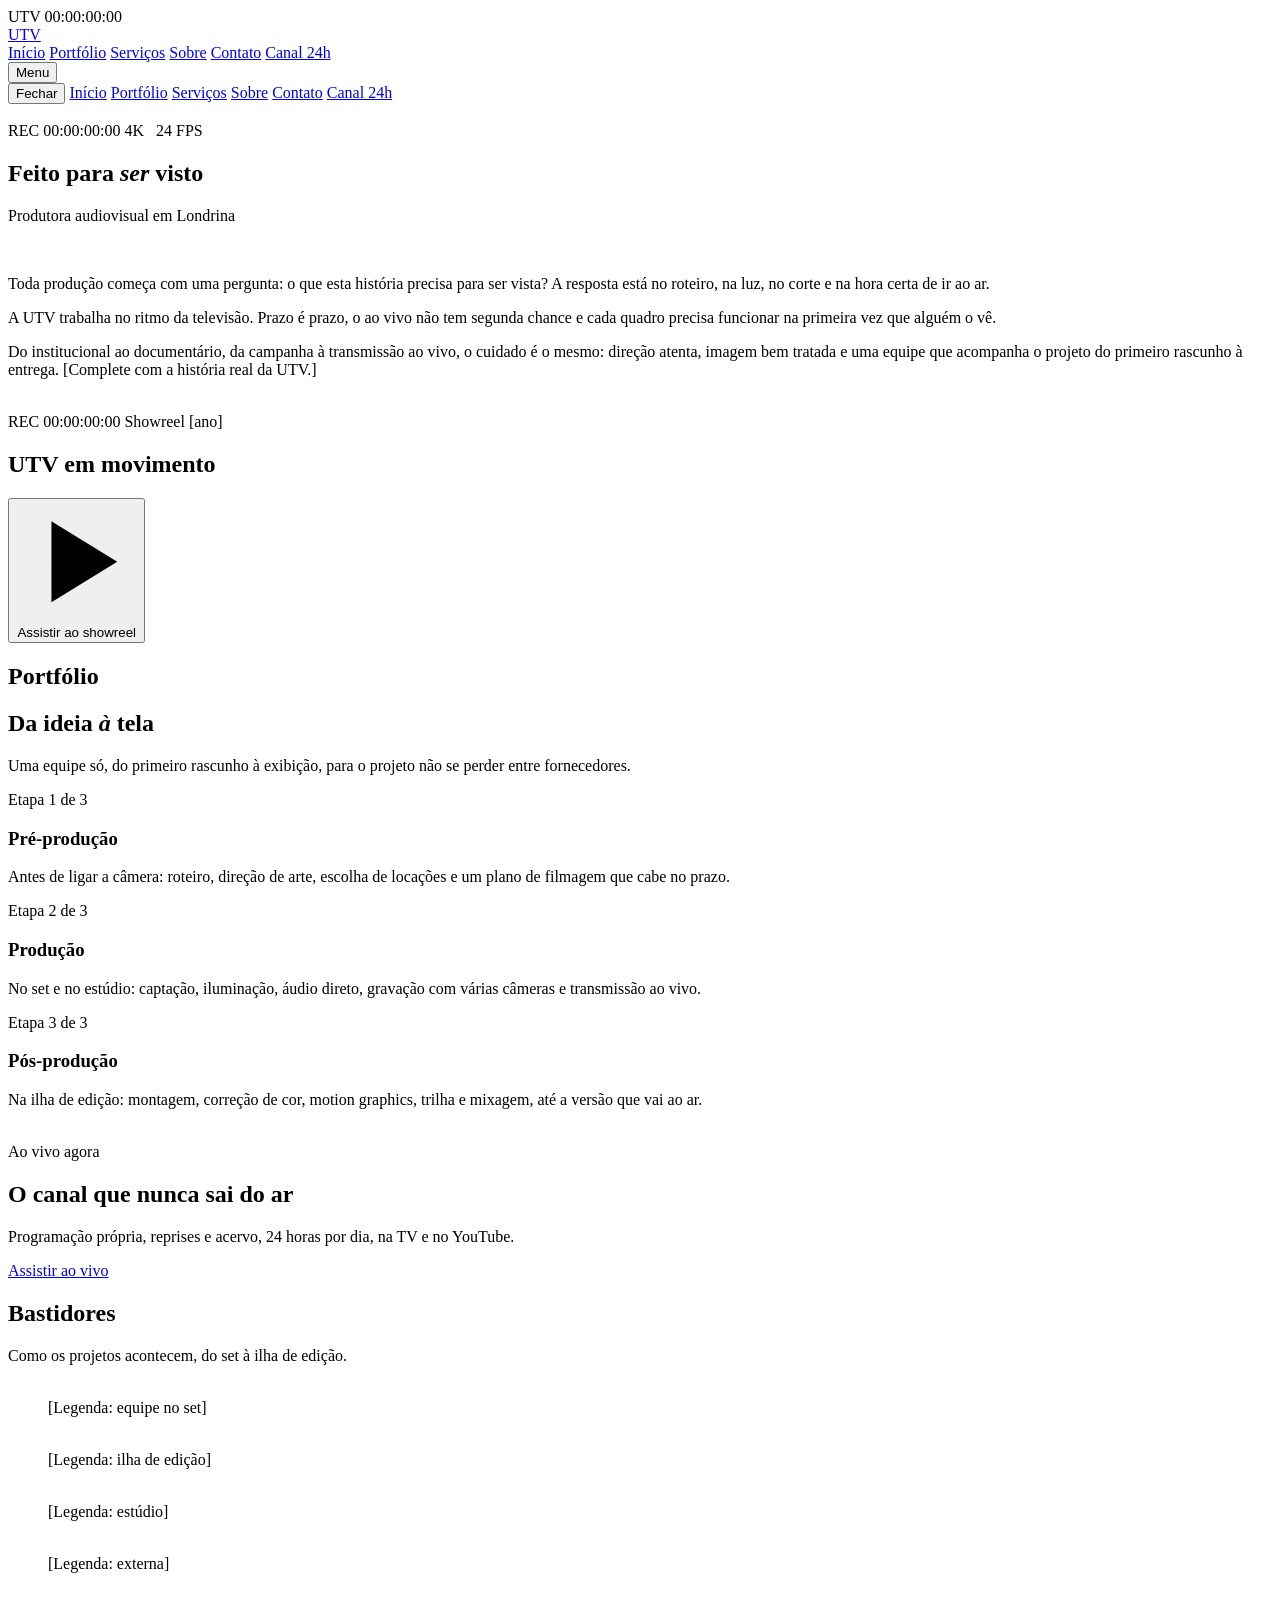
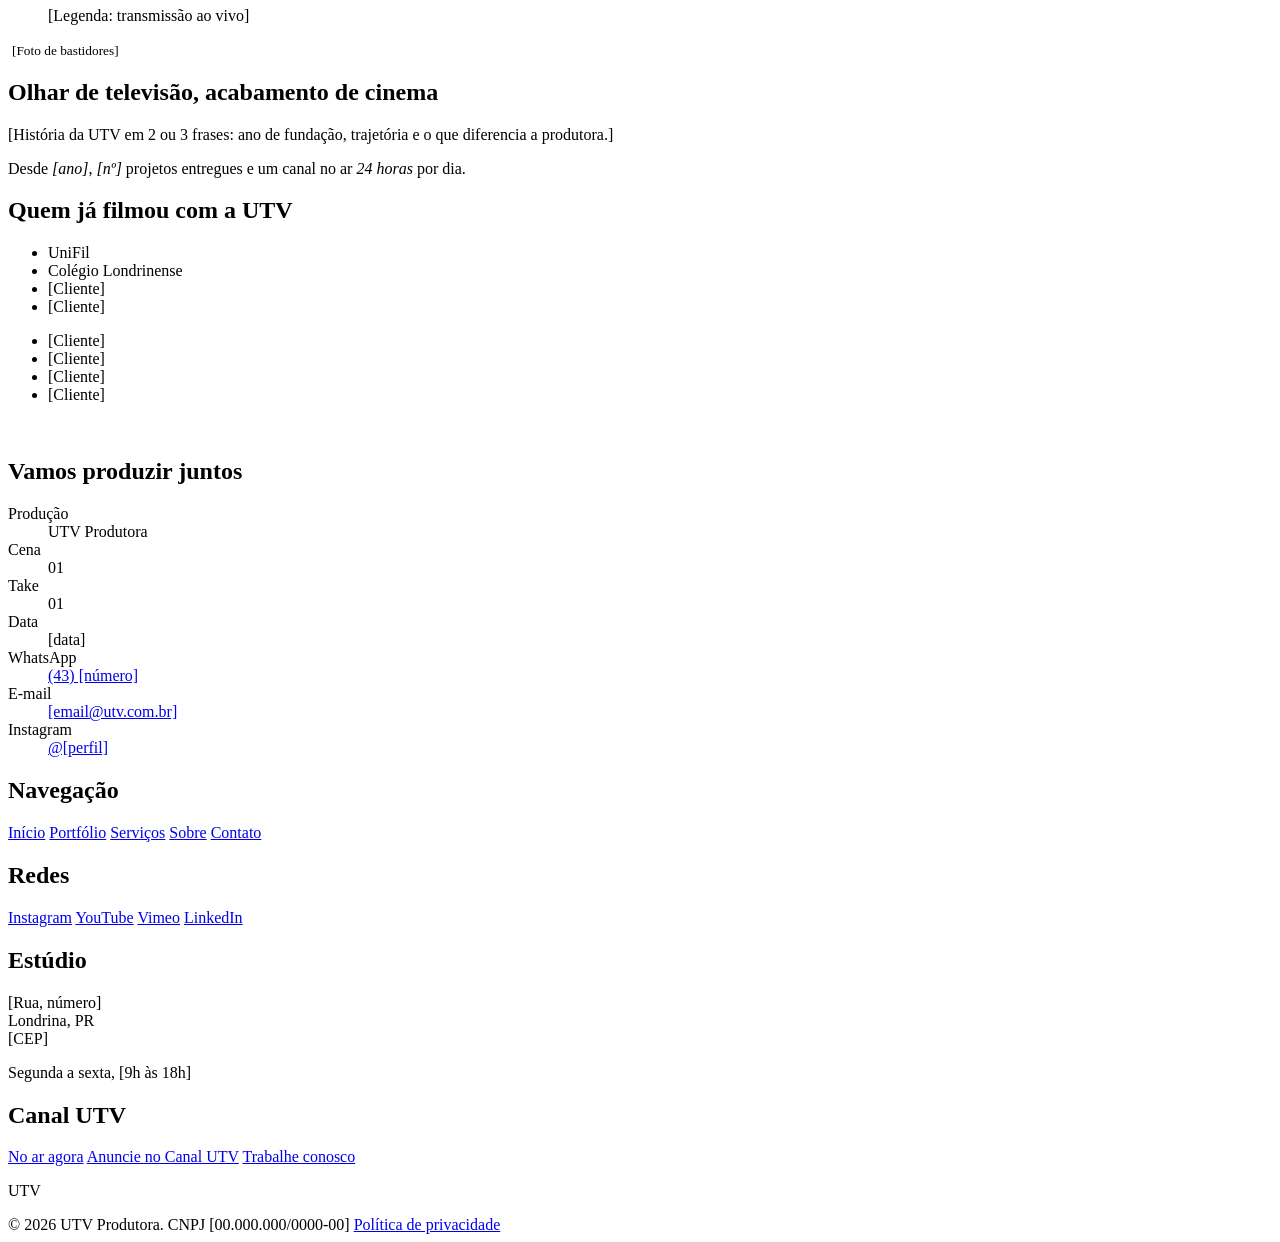
==== index.html @ 9a6ab613 "Add files via upload" ====
<!doctype html>
<html lang="pt-BR">
<head>
<meta charset="utf-8">
<meta name="viewport" content="width=device-width, initial-scale=1, viewport-fit=cover">
<title>UTV Produtora</title>
<meta name="claude:viewport-fit-sides" content="cover">
<meta name="description" content="UTV, produtora audiovisual de Londrina com canal próprio no ar 24 horas.">
<link rel="preconnect" href="https://fonts.googleapis.com">
<link rel="preconnect" href="https://fonts.gstatic.com" crossorigin>
<link rel="stylesheet" href="https://fonts.googleapis.com/css2?family=DM+Serif+Display:ital@0;1&amp;family=Instrument+Sans:wght@400;500;600&amp;display=swap">
<link rel="stylesheet" href="assets/css/site.css">
<script>document.documentElement.classList.add('js')</script>
</head>
<body class="page-home">

<div class="progress" aria-hidden="true"></div>

<div class="intro" aria-hidden="true">
  <span class="intro__logo">UTV</span>
  <span class="intro__tc">00:00:00:00</span>
</div>

<header class="nav">
  <div class="wrap nav__inner">
    <a class="nav__logo" href="#topo" aria-label="UTV, início">UTV</a>
    <nav class="nav__links" aria-label="Principal">
      <a href="#topo">Início</a>
      <a href="#portfolio">Portfólio</a>
      <a href="#servicos">Serviços</a>
      <a href="#sobre">Sobre</a>
      <a href="#contato">Contato</a>
      <a href="canal.html"><span class="live-dot"></span>Canal 24h</a>
    </nav>
    <button class="nav__toggle" type="button" aria-expanded="false" aria-controls="menu">Menu</button>
  </div>
</header>

<div class="menu" id="menu" aria-label="Menu">
  <button class="nav__toggle menu__close cta" type="button" style="display:inline-flex">Fechar</button>
  <a href="#topo">Início</a>
      <a href="#portfolio">Portfólio</a>
  <a href="#servicos">Serviços</a>
  <a href="#sobre">Sobre</a>
  <a href="#contato">Contato</a>
  <a href="canal.html">Canal 24h</a>
</div>

<main>

  <section id="topo" class="scene hero" data-nav="dark">
    <div class="scene__media" data-hero-media><img src="assets/img/contraluz.jpg" alt=""></div>
    <div class="scene__shade"></div>
    <div class="vf" aria-hidden="true">
      <span class="vf__tl"><span class="live-dot"></span>REC <span data-tc>00:00:00:00</span></span>
      <span class="vf__tr">4K &#160; 24 FPS</span>
    </div>
    <div class="hero__content" data-hero-content>
      <h1 class="display d-xl" data-hero-title>Feito para <em>ser</em> visto</h1>
      <span class="hero__rule" data-hero-rule aria-hidden="true"></span>
      <p class="hero__sub" data-intro-item>Produtora audiovisual em Londrina</p>
    </div>
  </section>

  <section id="manifesto" class="scene manifesto" data-nav="dark" aria-label="Manifesto">
    <div class="scene__media" data-parallax><img src="assets/img/estudio.jpg" alt=""></div>
    <div class="scene__shade"></div>
    <div class="wrap manifesto__grid">
      <p class="manifesto__lead" data-lines>Toda produção começa com uma pergunta: o que esta história precisa para ser vista? A resposta está no roteiro, na luz, no corte e na hora certa de ir ao ar.</p>
      <div class="manifesto__text">
        <span class="bar" data-bar aria-hidden="true"></span>
        <p data-lines>A UTV trabalha no ritmo da televisão. Prazo é prazo, o ao vivo não tem segunda chance e cada quadro precisa funcionar na primeira vez que alguém o vê.</p>
        <p data-lines>Do institucional ao documentário, da campanha à transmissão ao vivo, o cuidado é o mesmo: direção atenta, imagem bem tratada e uma equipe que acompanha o projeto do primeiro rascunho à entrega. [Complete com a história real da UTV.]</p>
      </div>
    </div>
  </section>

  <section id="showreel" class="scene reel" data-nav="dark" aria-label="Showreel">
    <div class="reel__frame" data-reel-frame><img src="assets/img/luz-quente.jpg" alt="" data-reel-img>
    <div class="vf" aria-hidden="true">
      <span class="vf__tl"><span class="live-dot"></span>REC <span data-tc>00:00:00:00</span></span>
      <span class="vf__tr">Showreel [ano]</span>
    </div>
    </div>
    <div class="reel__content" data-reel-content>
      <h2 class="wide"><b>UTV</b> <span data-reel-word>em movimento</span></h2>
      <button class="cta ul" type="button" data-video="showreel" data-title="Showreel UTV">
        <svg viewBox="0 0 24 24" aria-hidden="true"><path d="M7 4v16l13-8z" fill="currentColor"/></svg>
        Assistir ao showreel
      </button>
    </div>
  </section>

  <section id="portfolio" class="section" data-nav="light">
    <div class="wrap">
      <div class="portfolio__head">
        <h2 class="display d-l" data-chars>Portfólio</h2>
        <div class="filters" role="group" aria-label="Filtrar por categoria" data-filters></div>
      </div>
      <div class="works" data-works></div>
    </div>
  </section>

  <section id="servicos" class="section" data-nav="light">
    <div class="wrap services">
      <div class="services__intro">
        <h2 class="display d-m" data-lines>Da ideia <em>à</em> tela</h2>
        <p class="lede">Uma equipe só, do primeiro rascunho à exibição, para o projeto não se perder entre fornecedores.</p>
      </div>
      <div class="services__list" data-services>
        <span class="services__track" aria-hidden="true"><span class="services__fill" data-services-fill></span></span>
        <div data-service>
          <span class="step__count">Etapa 1 de 3</span>
          <h3>Pré-produção</h3>
          <p>Antes de ligar a câmera: roteiro, direção de arte, escolha de locações e um plano de filmagem que cabe no prazo.</p>
        </div>
        <div data-service>
          <span class="step__count">Etapa 2 de 3</span>
          <h3>Produção</h3>
          <p>No set e no estúdio: captação, iluminação, áudio direto, gravação com várias câmeras e transmissão ao vivo.</p>
        </div>
        <div data-service>
          <span class="step__count">Etapa 3 de 3</span>
          <h3>Pós-produção</h3>
          <p>Na ilha de edição: montagem, correção de cor, motion graphics, trilha e mixagem, até a versão que vai ao ar.</p>
        </div>
      </div>
    </div>
  </section>

  <section class="scene channel" data-nav="dark" aria-label="Canal UTV">
    <div class="scene__media" data-parallax><img src="assets/img/palco.jpg" alt=""></div>
    <div class="scene__shade"></div>
    <div class="wrap channel__content">
      <span class="status"><span class="live-dot"></span>Ao vivo agora</span>
      <h2 class="display d-l" data-lines>O canal que nunca sai do ar</h2>
      <p class="lede" data-fade>Programação própria, reprises e acervo, 24 horas por dia, na TV e no YouTube.</p>
      <a class="cta ul" href="canal.html" data-fade>Assistir ao vivo</a>
    </div>
  </section>

  <section class="backstage" data-nav="light" aria-labelledby="bastidores" data-backstage>
    <div class="backstage__viewport">
      <div class="backstage__track" data-backstage-track>
        <div class="backstage__intro">
          <h2 id="bastidores" class="display d-m">Bastidores</h2>
          <p class="lede">Como os projetos acontecem, do set à ilha de edição.</p>
        </div>
        <figure class="shot shot--a"><div class="shot__media"><img src="assets/img/janela.jpg" alt="" data-shot-img></div><figcaption>[Legenda: equipe no set]</figcaption></figure>
        <figure class="shot shot--b"><div class="shot__media"><img src="assets/img/ilha.jpg" alt="" data-shot-img></div><figcaption>[Legenda: ilha de edição]</figcaption></figure>
        <figure class="shot shot--c"><div class="shot__media"><img src="assets/img/palco.jpg" alt="" data-shot-img></div><figcaption>[Legenda: estúdio]</figcaption></figure>
        <figure class="shot shot--b"><div class="shot__media"><img src="assets/img/crepusculo.jpg" alt="" data-shot-img></div><figcaption>[Legenda: externa]</figcaption></figure>
        <figure class="shot shot--a"><div class="shot__media"><img src="assets/img/cidade.jpg" alt="" data-shot-img></div><figcaption>[Legenda: transmissão ao vivo]</figcaption></figure>
      </div>
    </div>
  </section>

  <section id="sobre" class="section" data-nav="light">
    <div class="wrap about">
      <div class="about__media" data-clip>
        <img src="assets/img/janela.jpg" alt="" data-inner-parallax>
        <small>[Foto de bastidores]</small>
      </div>
      <div class="about__text">
        <h2 class="display d-s" data-lines>Olhar de televisão, acabamento de cinema</h2>
        <p class="lede">[História da UTV em 2 ou 3 frases: ano de fundação, trajetória e o que diferencia a produtora.]</p>
        <p class="about__claim" data-lines>Desde <em>[ano]</em>, <em>[nº]</em> projetos entregues e um canal no ar <em>24 horas</em> por dia.</p>
      </div>
    </div>
  </section>

  <section class="clients" data-nav="light" aria-labelledby="clientes">
    <h2 id="clientes" class="wrap">Quem já filmou com a UTV</h2>
    <div class="marquee" data-marquee>
      <ul class="marquee__row" data-dir="-1">
        <li>UniFil</li><li>Colégio Londrinense</li><li class="tbd">[Cliente]</li><li class="tbd">[Cliente]</li>
      </ul>
      <ul class="marquee__row" data-dir="1">
        <li class="tbd">[Cliente]</li><li class="tbd">[Cliente]</li><li class="tbd">[Cliente]</li><li class="tbd">[Cliente]</li>
      </ul>
    </div>
  </section>

  <section id="contato" class="scene contact" data-nav="dark">
    <div class="scene__media" data-parallax><img src="assets/img/cidade.jpg" alt=""></div>
    <div class="scene__shade"></div>
    <div class="contact__content">
      <h2 class="wide"><b>Vamos</b> <span data-track>produzir juntos</span></h2>
      <div class="slate" data-slate>
        <div class="slate__sticks" aria-hidden="true">
          <span class="slate__stick slate__stick--top" data-slate-stick></span>
          <span class="slate__stick"></span>
        </div>
        <dl class="slate__grid">
          <div class="slate__cell slate__cell--full"><dt>Produção</dt><dd>UTV Produtora</dd></div>
          <div class="slate__cell"><dt>Cena</dt><dd>01</dd></div>
          <div class="slate__cell"><dt>Take</dt><dd>01</dd></div>
          <div class="slate__cell"><dt>Data</dt><dd data-today>[data]</dd></div>
          <div class="slate__cell slate__cell--full"><dt>WhatsApp</dt><dd><a class="ul" href="https://wa.me/5543000000000">(43) [número]</a></dd></div>
          <div class="slate__cell slate__cell--half"><dt>E-mail</dt><dd><a class="ul" href="mailto:contato@utv.com.br">[email@utv.com.br]</a></dd></div>
          <div class="slate__cell slate__cell--half"><dt>Instagram</dt><dd><a class="ul" href="https://instagram.com/">@[perfil]</a></dd></div>
        </dl>
      </div>
    </div>
  </section>

</main>

<footer class="footer" data-nav="dark">
  <div class="steps" aria-hidden="true"></div>
  <div class="wrap">
    <div class="footer__cols">
      <div class="footer__col">
        <h2>Navegação</h2>
        <a href="#topo">Início</a>
        <a href="#portfolio">Portfólio</a>
        <a href="#servicos">Serviços</a>
        <a href="#sobre">Sobre</a>
        <a href="#contato">Contato</a>
      </div>
      <div class="footer__col">
        <h2>Redes</h2>
        <a href="https://instagram.com/">Instagram</a>
        <a href="https://www.youtube.com/">YouTube</a>
        <a href="https://vimeo.com/">Vimeo</a>
        <a href="https://www.linkedin.com/">LinkedIn</a>
      </div>
      <div class="footer__col">
        <h2>Estúdio</h2>
        <p>[Rua, número]<br>Londrina, PR<br>[CEP]</p>
        <p>Segunda a sexta, [9h às 18h]</p>
      </div>
      <div class="footer__col">
        <h2>Canal UTV</h2>
        <a class="footer__air" href="canal.html"><span class="live-dot"></span>No ar agora</a>
        <a href="canal.html#onde">Anuncie no Canal UTV</a>
        <a href="#contato">Trabalhe conosco</a>
      </div>
    </div>
    <p class="footer__mark" aria-hidden="true">UTV</p>
    <div class="footer__base">
      <span>© 2026 UTV Produtora. CNPJ [00.000.000/0000-00]</span>
      <a class="ul" href="#">Política de privacidade</a>
    </div>
  </div>
</footer>

<dialog class="lightbox" data-lightbox aria-labelledby="lightbox-title">
  <div class="lightbox__inner">
    <div class="lightbox__head">
      <h2 class="lightbox__title" id="lightbox-title"></h2>
      <button class="cta ul" type="button" data-close>Fechar</button>
    </div>
    <div class="lightbox__screen" data-screen></div>
  </div>
</dialog>

<script src="assets/vendor/gsap.min.js"></script>
<script src="assets/vendor/ScrollTrigger.min.js"></script>
<script src="assets/vendor/SplitText.min.js"></script>
<script src="assets/vendor/Flip.min.js"></script>
<script src="assets/vendor/lenis.min.js"></script>
<script src="assets/js/conteudo.js"></script>
<script src="assets/js/site.js"></script>
</body>
</html>
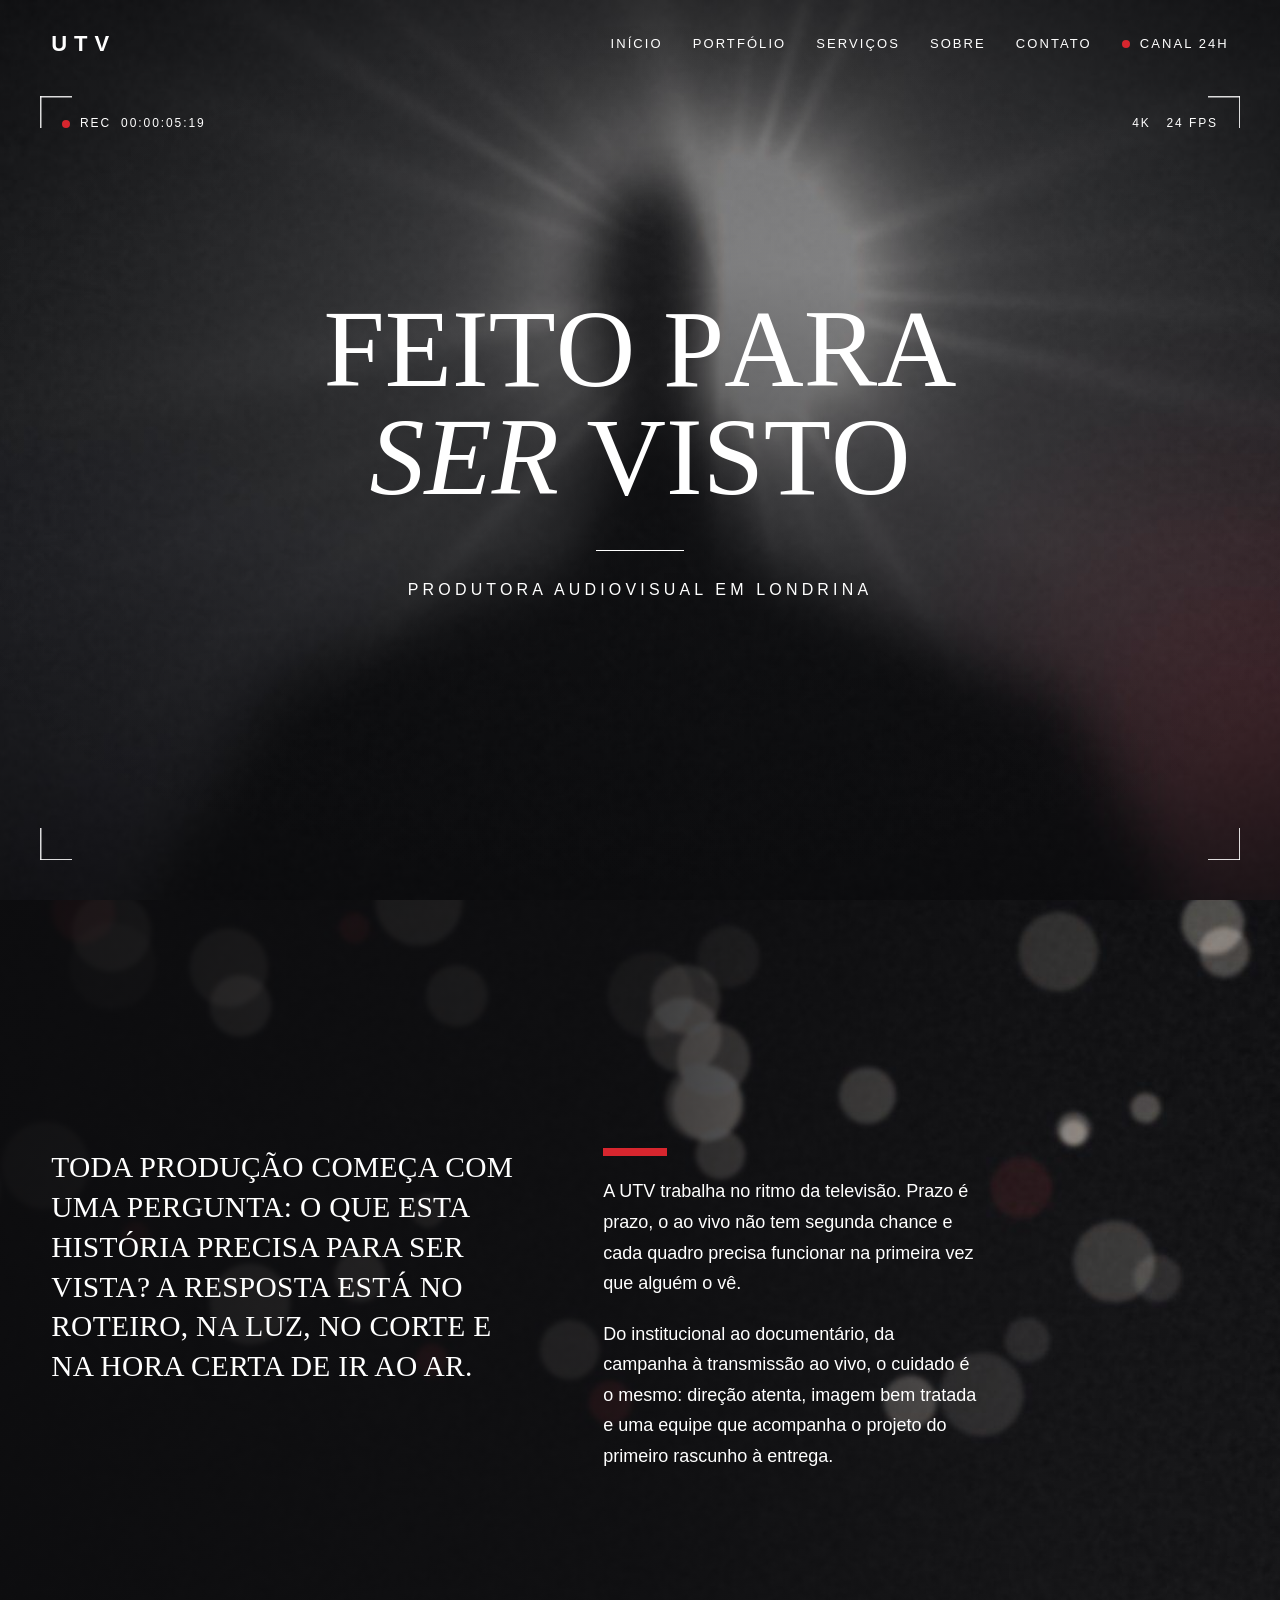
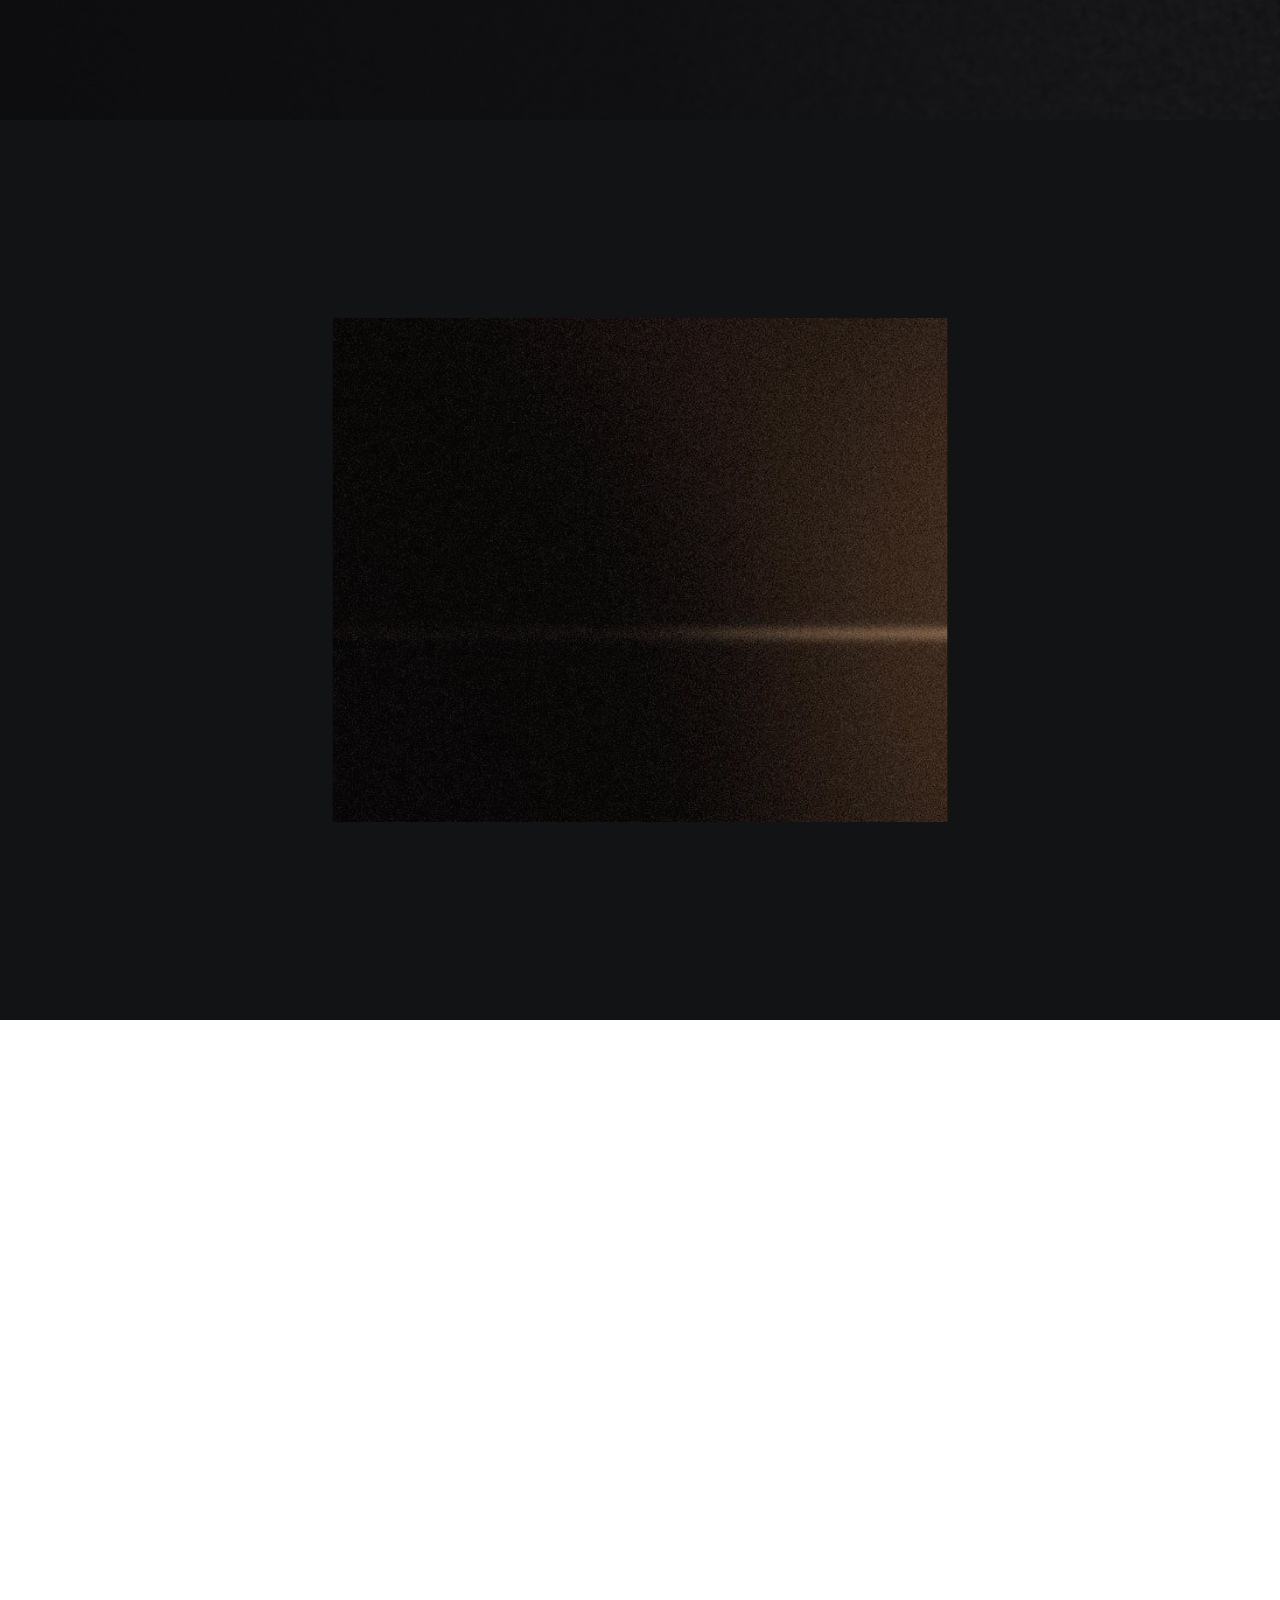
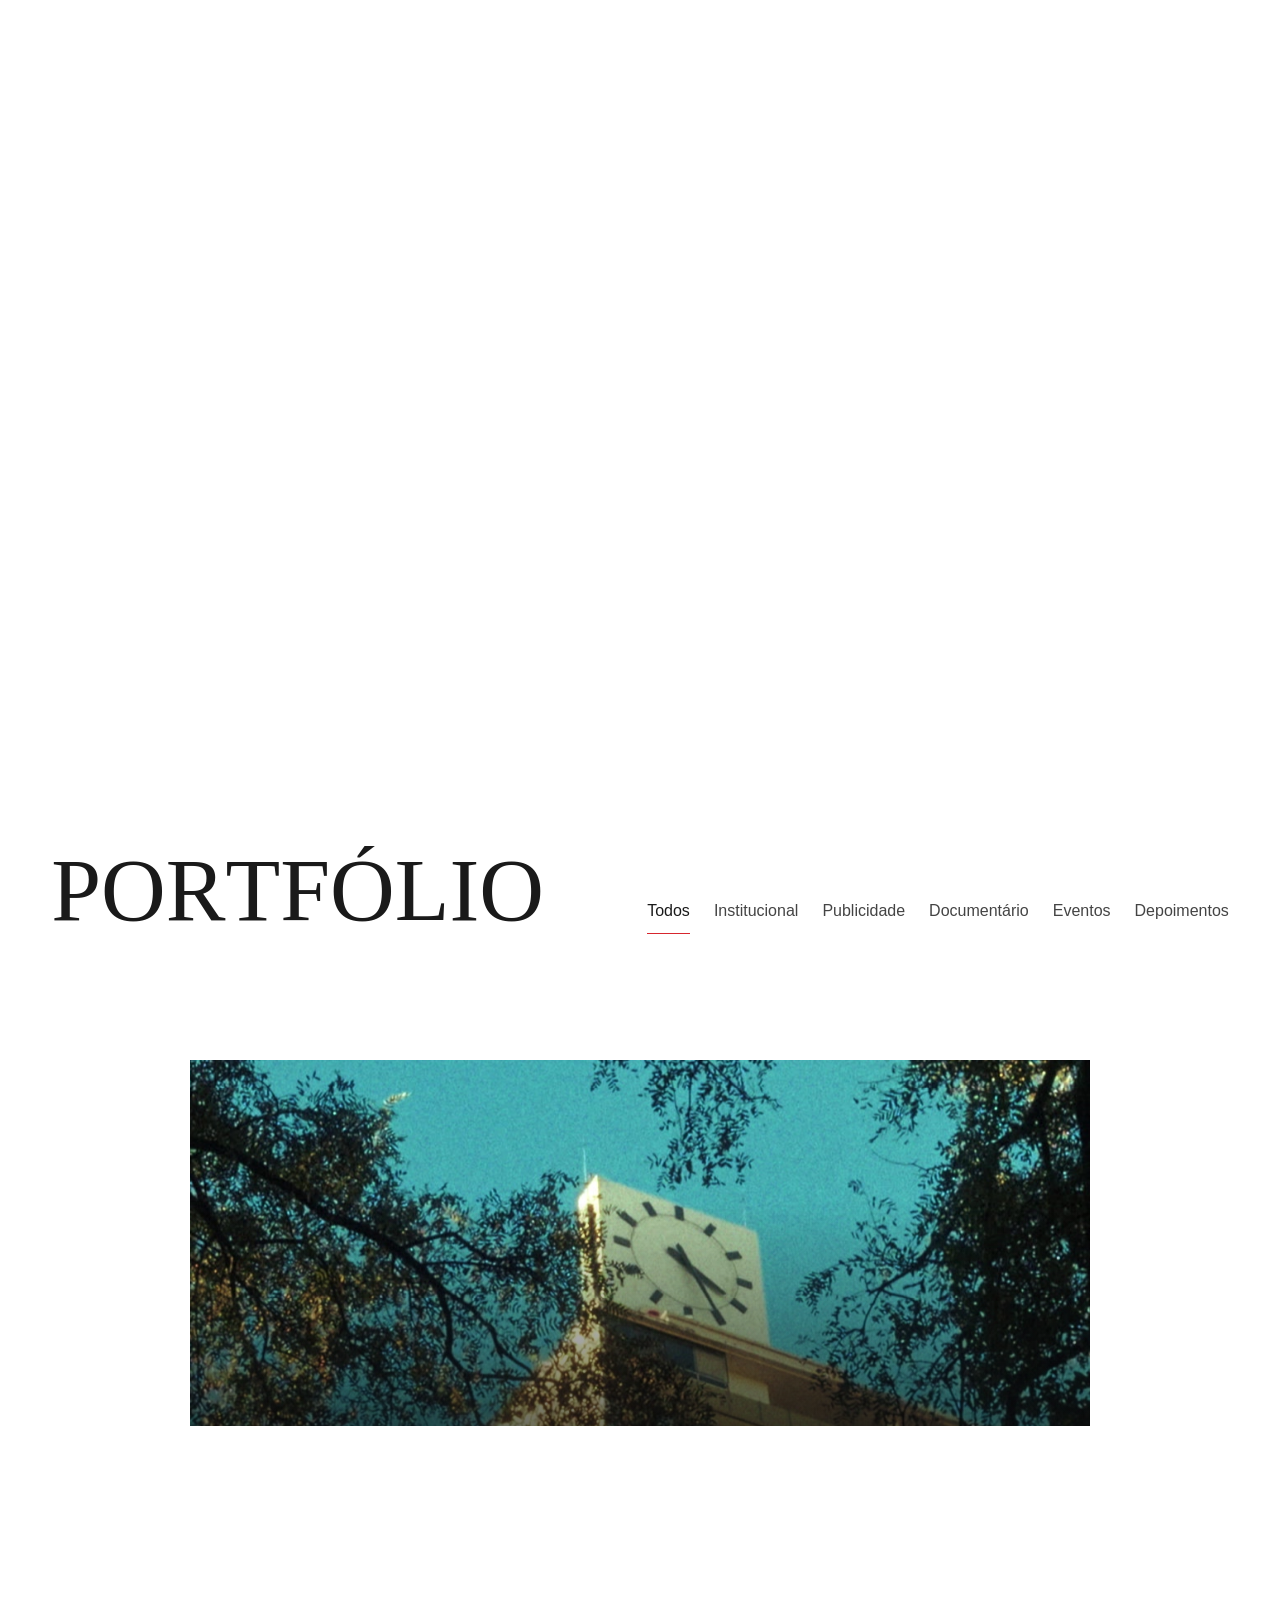
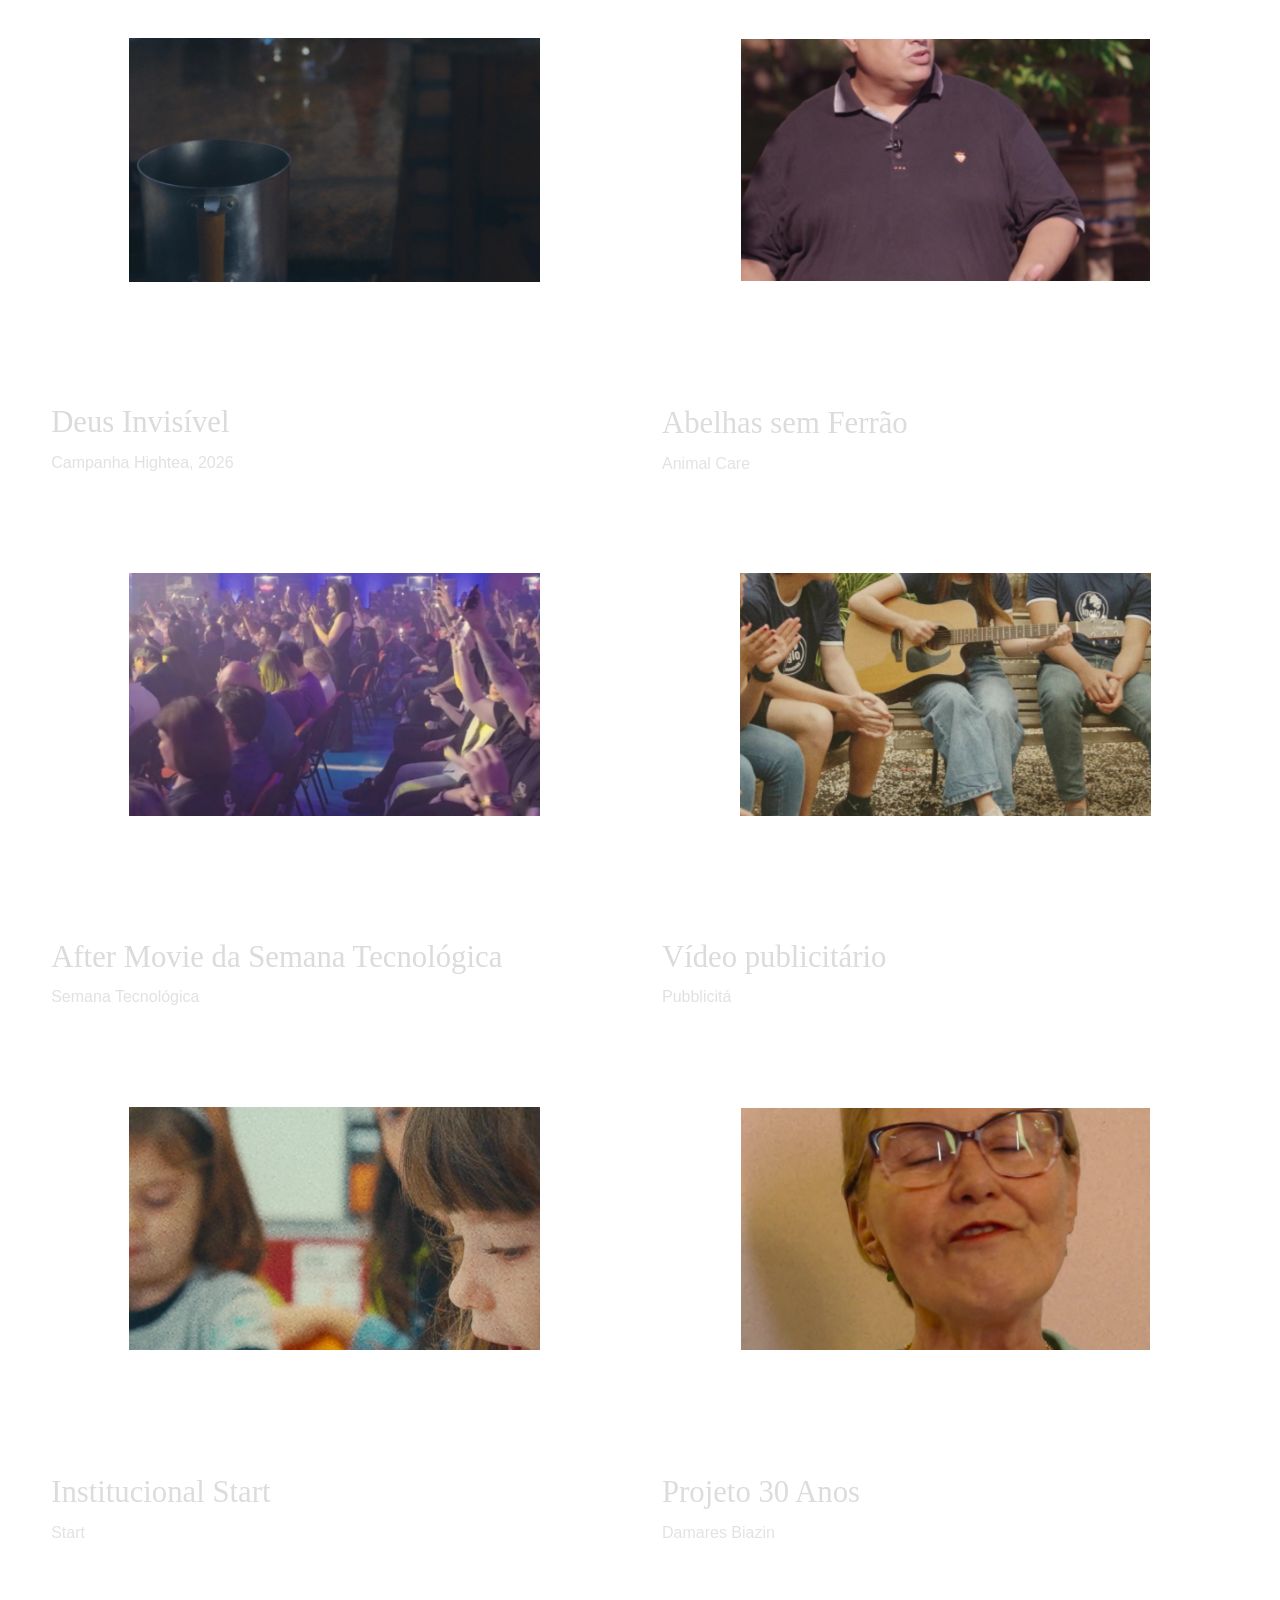
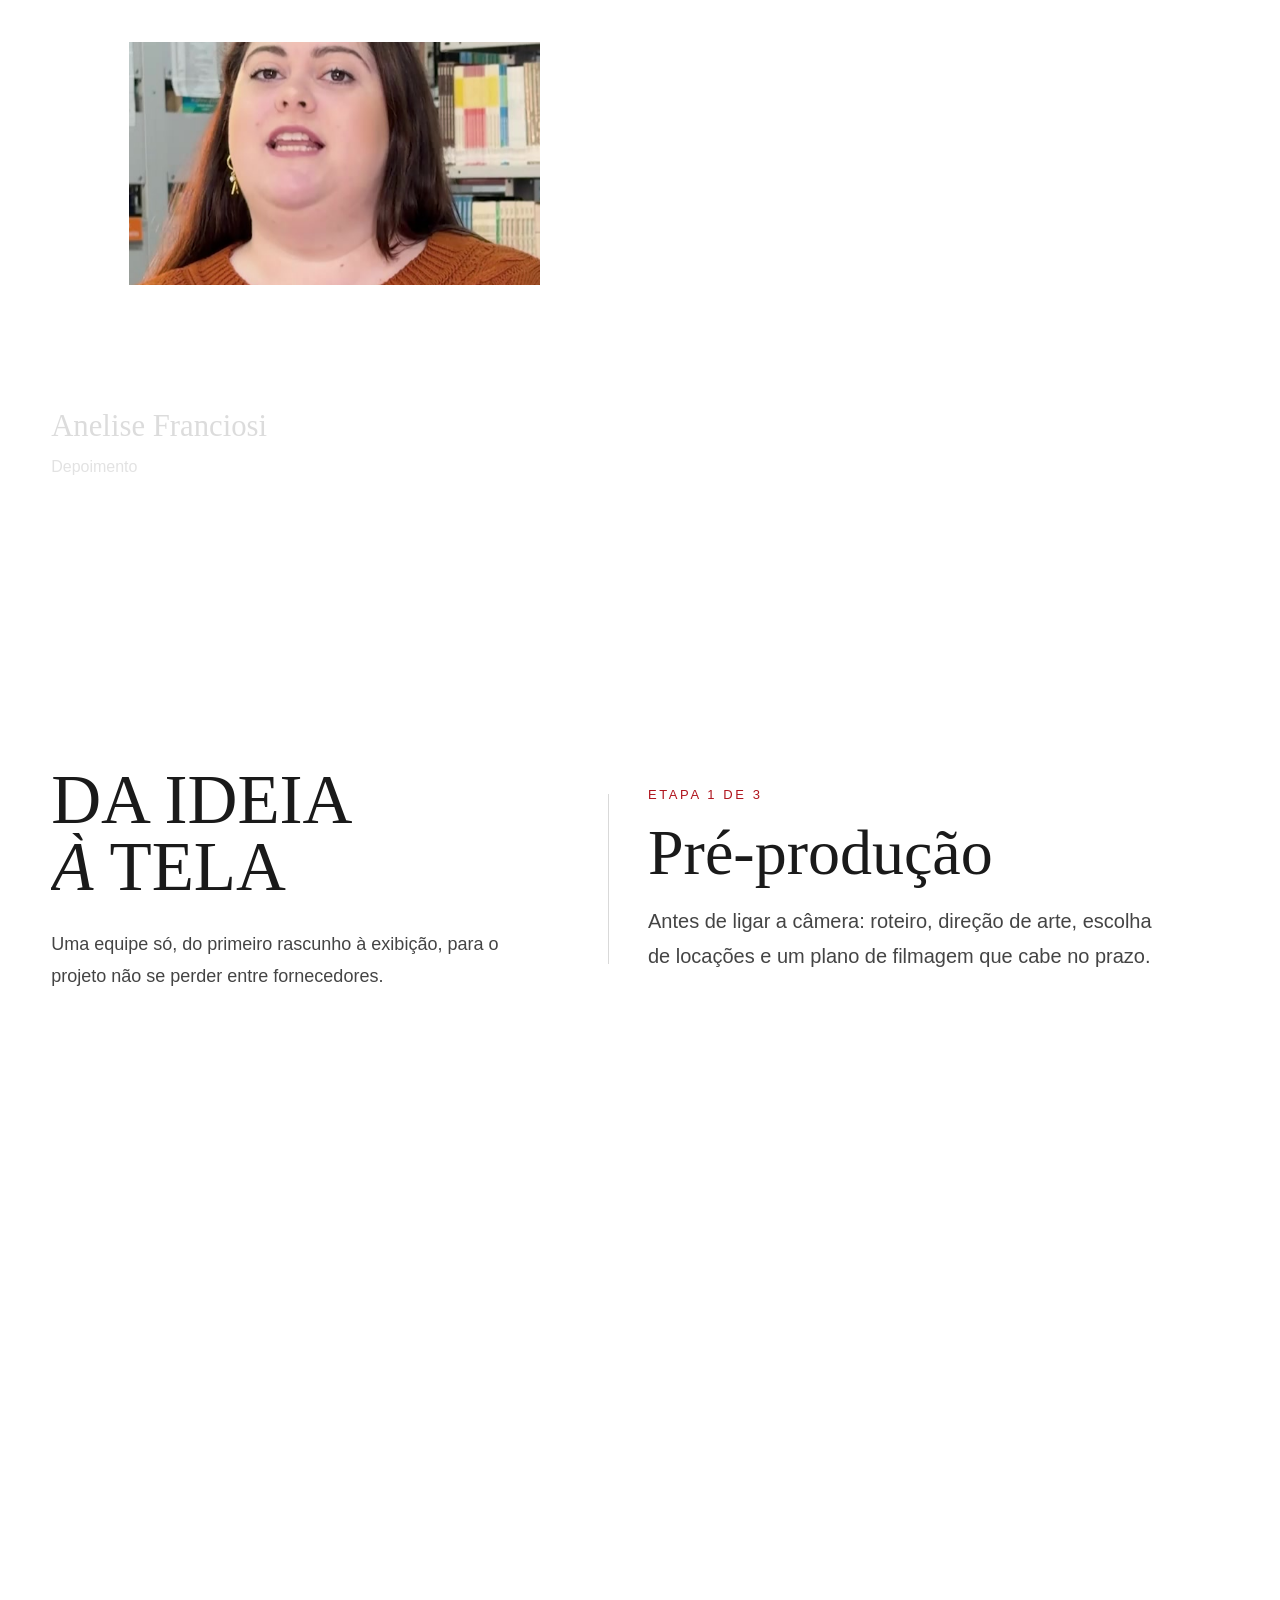
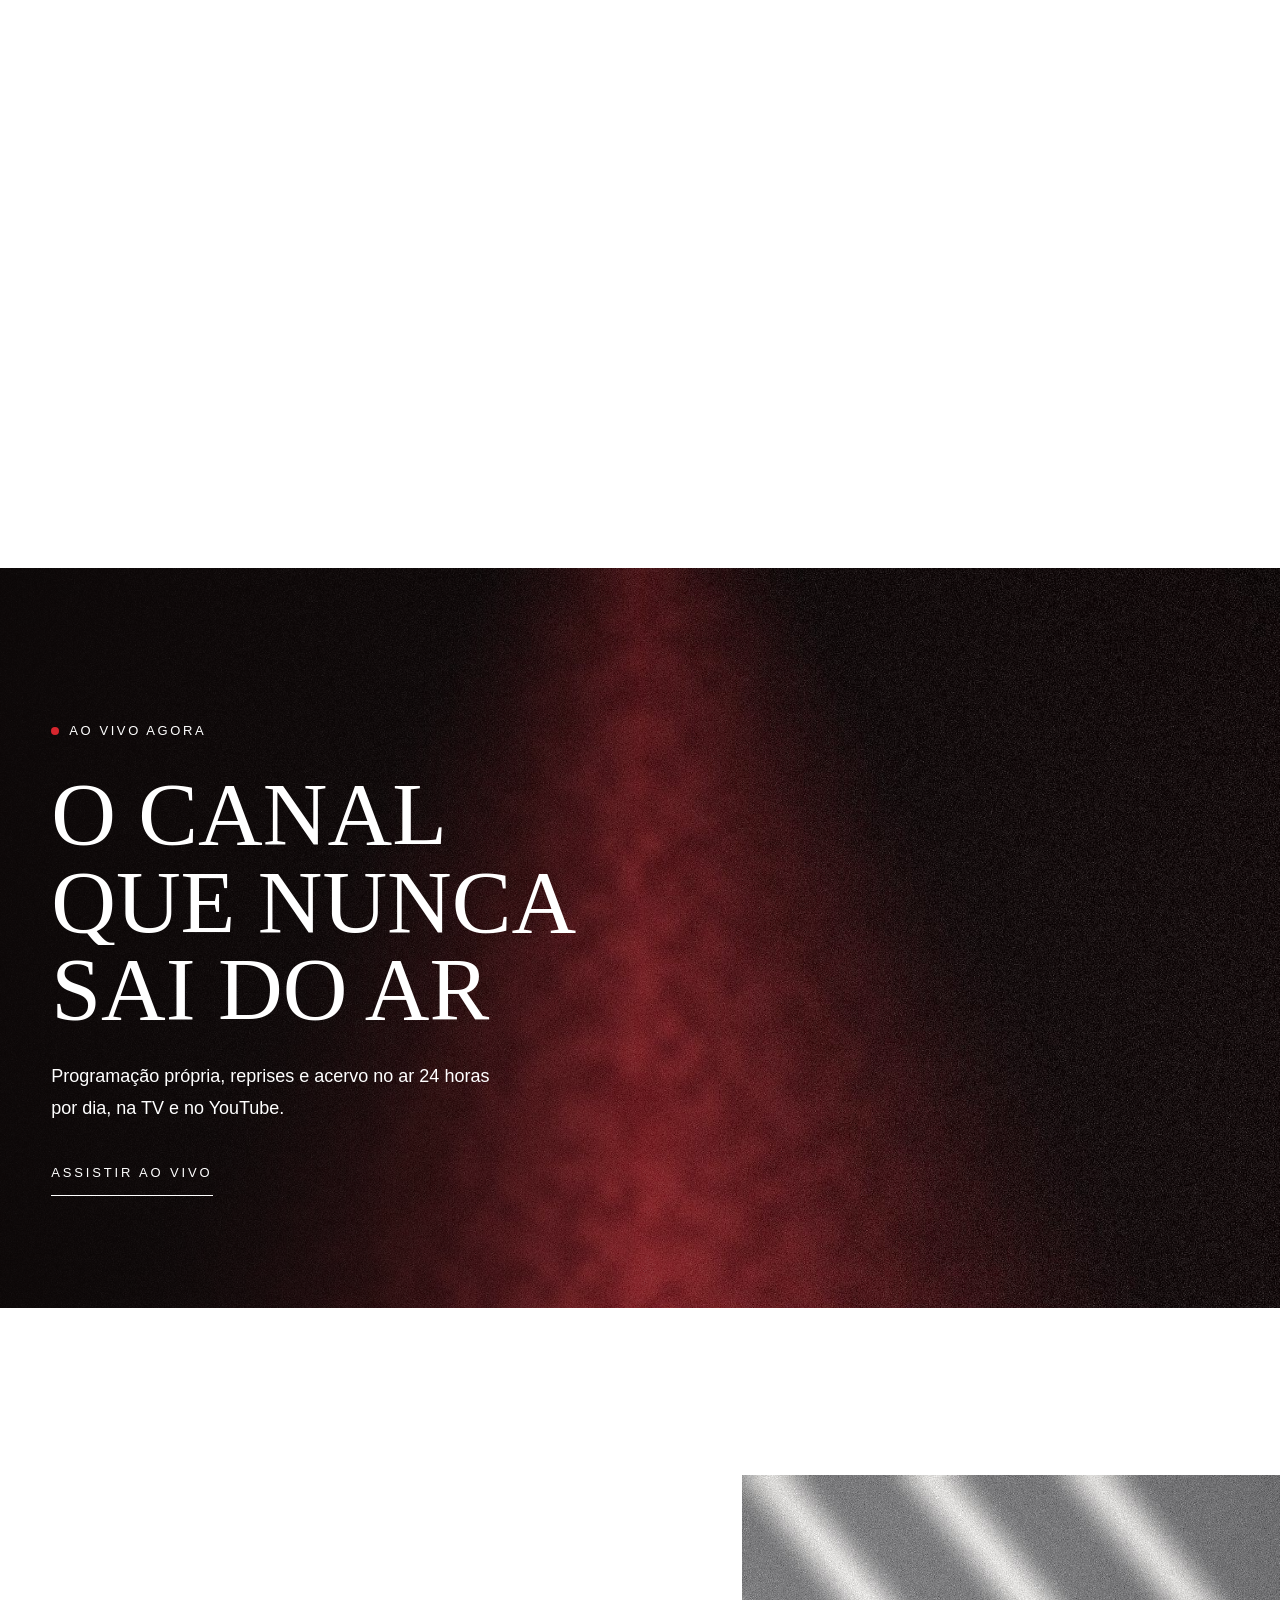
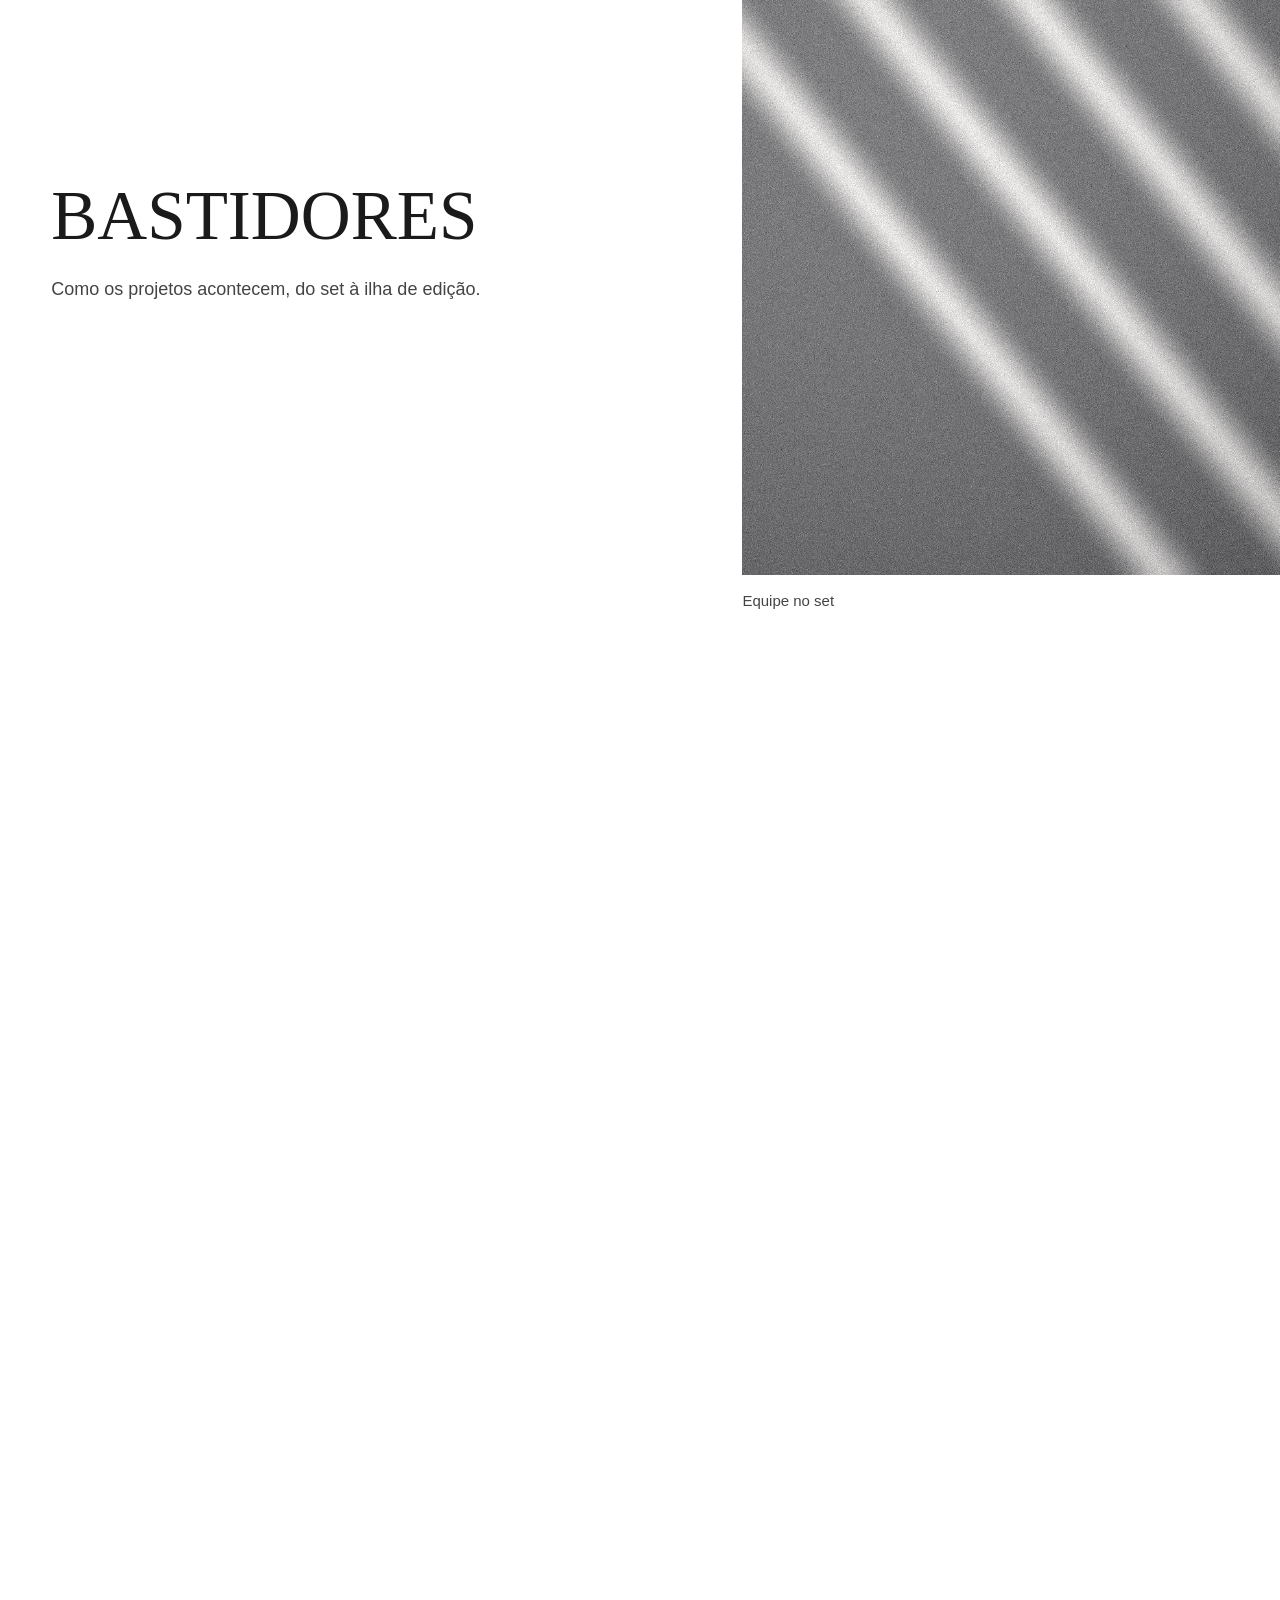
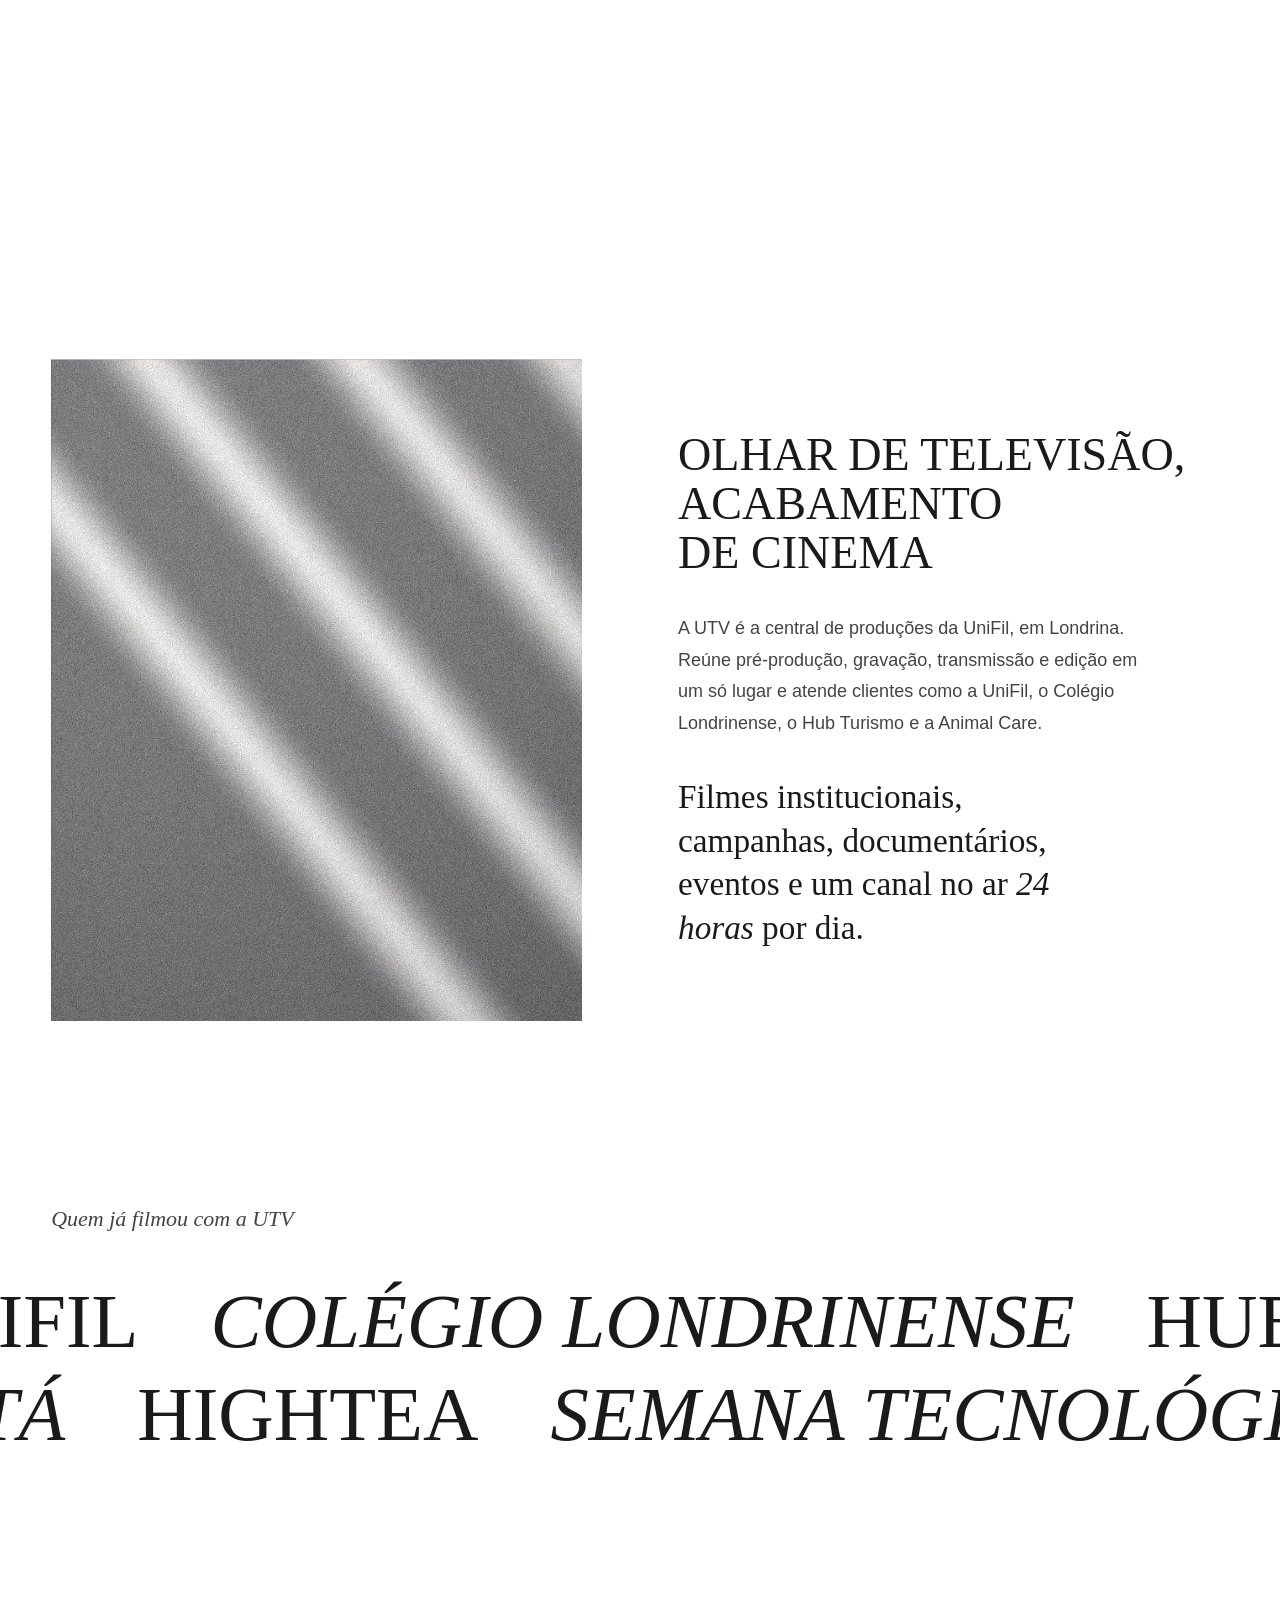
==== commit 6c2daedd: "Preenche conteúdo real da UTV, revisa textos e adiciona mídias do portfólio Portfólio com os trabalh" ====
--- a/index.html
+++ b/index.html
@@ -70,7 +70,7 @@
       <div class="manifesto__text">
         <span class="bar" data-bar aria-hidden="true"></span>
         <p data-lines>A UTV trabalha no ritmo da televisão. Prazo é prazo, o ao vivo não tem segunda chance e cada quadro precisa funcionar na primeira vez que alguém o vê.</p>
-        <p data-lines>Do institucional ao documentário, da campanha à transmissão ao vivo, o cuidado é o mesmo: direção atenta, imagem bem tratada e uma equipe que acompanha o projeto do primeiro rascunho à entrega. [Complete com a história real da UTV.]</p>
+        <p data-lines>Do institucional ao documentário, da campanha à transmissão ao vivo, o cuidado é o mesmo: direção atenta, imagem bem tratada e uma equipe que acompanha o projeto do primeiro rascunho à entrega.</p>
       </div>
     </div>
   </section>
@@ -79,7 +79,7 @@
     <div class="reel__frame" data-reel-frame><img src="assets/img/luz-quente.jpg" alt="" data-reel-img>
     <div class="vf" aria-hidden="true">
       <span class="vf__tl"><span class="live-dot"></span>REC <span data-tc>00:00:00:00</span></span>
-      <span class="vf__tr">Showreel [ano]</span>
+      <span class="vf__tr">Showreel UTV</span>
     </div>
     </div>
     <div class="reel__content" data-reel-content>
@@ -134,7 +134,7 @@
     <div class="wrap channel__content">
       <span class="status"><span class="live-dot"></span>Ao vivo agora</span>
       <h2 class="display d-l" data-lines>O canal que nunca sai do ar</h2>
-      <p class="lede" data-fade>Programação própria, reprises e acervo, 24 horas por dia, na TV e no YouTube.</p>
+      <p class="lede" data-fade>Programação própria, reprises e acervo no ar 24 horas por dia, na TV e no YouTube.</p>
       <a class="cta ul" href="canal.html" data-fade>Assistir ao vivo</a>
     </div>
   </section>
@@ -146,11 +146,11 @@
           <h2 id="bastidores" class="display d-m">Bastidores</h2>
           <p class="lede">Como os projetos acontecem, do set à ilha de edição.</p>
         </div>
-        <figure class="shot shot--a"><div class="shot__media"><img src="assets/img/janela.jpg" alt="" data-shot-img></div><figcaption>[Legenda: equipe no set]</figcaption></figure>
-        <figure class="shot shot--b"><div class="shot__media"><img src="assets/img/ilha.jpg" alt="" data-shot-img></div><figcaption>[Legenda: ilha de edição]</figcaption></figure>
-        <figure class="shot shot--c"><div class="shot__media"><img src="assets/img/palco.jpg" alt="" data-shot-img></div><figcaption>[Legenda: estúdio]</figcaption></figure>
-        <figure class="shot shot--b"><div class="shot__media"><img src="assets/img/crepusculo.jpg" alt="" data-shot-img></div><figcaption>[Legenda: externa]</figcaption></figure>
-        <figure class="shot shot--a"><div class="shot__media"><img src="assets/img/cidade.jpg" alt="" data-shot-img></div><figcaption>[Legenda: transmissão ao vivo]</figcaption></figure>
+        <figure class="shot shot--a"><div class="shot__media"><img src="assets/img/janela.jpg" alt="" data-shot-img></div><figcaption>Equipe no set</figcaption></figure>
+        <figure class="shot shot--b"><div class="shot__media"><img src="assets/img/ilha.jpg" alt="" data-shot-img></div><figcaption>Ilha de edição</figcaption></figure>
+        <figure class="shot shot--c"><div class="shot__media"><img src="assets/img/palco.jpg" alt="" data-shot-img></div><figcaption>Estúdio</figcaption></figure>
+        <figure class="shot shot--b"><div class="shot__media"><img src="assets/img/crepusculo.jpg" alt="" data-shot-img></div><figcaption>Externa</figcaption></figure>
+        <figure class="shot shot--a"><div class="shot__media"><img src="assets/img/cidade.jpg" alt="" data-shot-img></div><figcaption>Transmissão ao vivo</figcaption></figure>
       </div>
     </div>
   </section>
@@ -159,12 +159,11 @@
     <div class="wrap about">
       <div class="about__media" data-clip>
         <img src="assets/img/janela.jpg" alt="" data-inner-parallax>
-        <small>[Foto de bastidores]</small>
       </div>
       <div class="about__text">
         <h2 class="display d-s" data-lines>Olhar de televisão, acabamento de cinema</h2>
-        <p class="lede">[História da UTV em 2 ou 3 frases: ano de fundação, trajetória e o que diferencia a produtora.]</p>
-        <p class="about__claim" data-lines>Desde <em>[ano]</em>, <em>[nº]</em> projetos entregues e um canal no ar <em>24 horas</em> por dia.</p>
+        <p class="lede">A UTV é a central de produções da UniFil, em Londrina. Reúne pré-produção, gravação, transmissão e edição em um só lugar e atende clientes como a UniFil, o Colégio Londrinense, o Hub Turismo e a Animal Care.</p>
+        <p class="about__claim" data-lines>Filmes institucionais, campanhas, documentários, eventos e um canal no ar <em>24 horas</em> por dia.</p>
       </div>
     </div>
   </section>
@@ -173,10 +172,10 @@
     <h2 id="clientes" class="wrap">Quem já filmou com a UTV</h2>
     <div class="marquee" data-marquee>
       <ul class="marquee__row" data-dir="-1">
-        <li>UniFil</li><li>Colégio Londrinense</li><li class="tbd">[Cliente]</li><li class="tbd">[Cliente]</li>
+        <li>UniFil</li><li>Colégio Londrinense</li><li>Hub Turismo</li><li>Animal Care</li>
       </ul>
       <ul class="marquee__row" data-dir="1">
-        <li class="tbd">[Cliente]</li><li class="tbd">[Cliente]</li><li class="tbd">[Cliente]</li><li class="tbd">[Cliente]</li>
+        <li>Hightea</li><li>Semana Tecnológica</li><li>Start</li><li>Pubblicitá</li>
       </ul>
     </div>
   </section>
@@ -196,9 +195,9 @@
           <div class="slate__cell"><dt>Cena</dt><dd>01</dd></div>
           <div class="slate__cell"><dt>Take</dt><dd>01</dd></div>
           <div class="slate__cell"><dt>Data</dt><dd data-today>[data]</dd></div>
-          <div class="slate__cell slate__cell--full"><dt>WhatsApp</dt><dd><a class="ul" href="https://wa.me/5543000000000">(43) [número]</a></dd></div>
-          <div class="slate__cell slate__cell--half"><dt>E-mail</dt><dd><a class="ul" href="mailto:contato@utv.com.br">[email@utv.com.br]</a></dd></div>
-          <div class="slate__cell slate__cell--half"><dt>Instagram</dt><dd><a class="ul" href="https://instagram.com/">@[perfil]</a></dd></div>
+          <div class="slate__cell slate__cell--full"><dt>WhatsApp</dt><dd><a class="ul" href="https://wa.me/5543991267102">(43) 99126-7102</a></dd></div>
+          <div class="slate__cell slate__cell--half"><dt>Telefone</dt><dd><a class="ul" href="tel:+554333757218">(43) 3375-7218</a></dd></div>
+          <div class="slate__cell slate__cell--half"><dt>Site</dt><dd><a class="ul" href="https://www.utv.tv.br">utv.tv.br</a></dd></div>
         </dl>
       </div>
     </div>
@@ -219,16 +218,15 @@
         <a href="#contato">Contato</a>
       </div>
       <div class="footer__col">
-        <h2>Redes</h2>
-        <a href="https://instagram.com/">Instagram</a>
-        <a href="https://www.youtube.com/">YouTube</a>
-        <a href="https://vimeo.com/">Vimeo</a>
-        <a href="https://www.linkedin.com/">LinkedIn</a>
+        <h2>Na web</h2>
+        <a href="https://www.utv.tv.br">utv.tv.br</a>
+        <a href="https://www.unifil.br">unifil.br</a>
+        <a href="https://www.colegiolondrinense.com.br">Colégio Londrinense</a>
       </div>
       <div class="footer__col">
         <h2>Estúdio</h2>
-        <p>[Rua, número]<br>Londrina, PR<br>[CEP]</p>
-        <p>Segunda a sexta, [9h às 18h]</p>
+        <p>Rua Vila Lobos, 260<br>Londrina, PR</p>
+        <p>Gisely Siena Leite<br>Gestora da Central de Produções</p>
       </div>
       <div class="footer__col">
         <h2>Canal UTV</h2>
@@ -239,7 +237,7 @@
     </div>
     <p class="footer__mark" aria-hidden="true">UTV</p>
     <div class="footer__base">
-      <span>© 2026 UTV Produtora. CNPJ [00.000.000/0000-00]</span>
+      <span>© 2026 UTV Produtora, central de produções da UniFil</span>
       <a class="ul" href="#">Política de privacidade</a>
     </div>
   </div>
@@ -255,12 +253,12 @@
   </div>
 </dialog>
 
-<script src="assets/vendor/gsap.min.js"></script>
-<script src="assets/vendor/ScrollTrigger.min.js"></script>
-<script src="assets/vendor/SplitText.min.js"></script>
-<script src="assets/vendor/Flip.min.js"></script>
-<script src="assets/vendor/lenis.min.js"></script>
-<script src="assets/js/conteudo.js"></script>
-<script src="assets/js/site.js"></script>
+<script src="assets/vendor/gsap.min.js" defer></script>
+<script src="assets/vendor/ScrollTrigger.min.js" defer></script>
+<script src="assets/vendor/SplitText.min.js" defer></script>
+<script src="assets/vendor/Flip.min.js" defer></script>
+<script src="assets/vendor/lenis.min.js" defer></script>
+<script src="assets/js/conteudo.js" defer></script>
+<script src="assets/js/site.js" defer></script>
 </body>
 </html>
--- a/assets/css/site.css
+++ b/assets/css/site.css
@@ -0,0 +1,479 @@
+/* UTV Produtora
+   Layout: páginas de cinema em tela cheia (imagem escura, texto branco) alternadas com
+   páginas brancas editoriais. Serifada DM Serif Display em caixa-alta para títulos, Instrument Sans para texto.
+   Para trocar a paleta, mude só as variáveis abaixo. */
+:root {
+  --paper: #FFFFFF;
+  --ink: #1A1A1A;
+  --stone: #444444;
+  --mist: #C9C9C9;
+  --line: #D9D9D9;
+  --night: #121315;
+  --on-dark: #FFFFFF;
+  --red: #D7262E;
+  --red-text: #B0141D;
+
+  --serif: 'DM Serif Display', 'Bodoni 72', Didot, Georgia, serif;
+  --sans: 'Instrument Sans', 'Helvetica Neue', Arial, system-ui, sans-serif;
+
+  --gutter: max(20px, 4vw);
+  --ease: cubic-bezier(.2, .7, .1, 1);
+  color-scheme: light;
+}
+
+*, *::before, *::after { box-sizing: border-box; }
+html { -webkit-font-smoothing: antialiased; -moz-osx-font-smoothing: grayscale; }
+html.lenis, html.lenis body { height: auto; }
+.lenis.lenis-smooth { scroll-behavior: auto !important; }
+.lenis.lenis-stopped { overflow: hidden; }
+/* Sem barra de rolagem: a linha vermelha do topo mostra o progresso */
+html, body, * { scrollbar-width: none; -ms-overflow-style: none; }
+html::-webkit-scrollbar, body::-webkit-scrollbar, *::-webkit-scrollbar { display: none; width: 0; height: 0; }
+body {
+  margin: 0;
+  background: var(--paper);
+  color: var(--ink);
+  font-family: var(--sans);
+  font-size: 18px;
+  font-weight: 400;
+  line-height: 1.65;
+  overflow-x: hidden;
+}
+img { display: block; max-width: 100%; }
+a { color: inherit; text-decoration: none; }
+button { font: inherit; color: inherit; }
+h1, h2, h3 { text-wrap: balance; }
+p { text-wrap: pretty; }
+:focus-visible { outline: 2px solid var(--red); outline-offset: 4px; }
+.sr-only { position: absolute; width: 1px; height: 1px; overflow: hidden; clip: rect(0 0 0 0); white-space: nowrap; }
+
+.wrap {
+  width: 100%;
+  max-width: 1360px;
+  margin-inline: auto;
+  padding-left: max(var(--gutter), env(safe-area-inset-left, 0px));
+  padding-right: max(var(--gutter), env(safe-area-inset-right, 0px));
+}
+
+/* Tipografia */
+.display {
+  margin: 0;
+  font-family: var(--serif);
+  font-weight: 400;
+  line-height: .98;
+  letter-spacing: 0;
+  text-transform: uppercase;
+}
+.display em, .soft { font-weight: 400; font-style: italic; }
+.d-xl { font-size: clamp(46px, 8.6vw, 132px); }
+.d-l { font-size: clamp(46px, 7vw, 104px); }
+.d-m { font-size: clamp(38px, 5.4vw, 84px); }
+.d-s { font-size: clamp(32px, 3.6vw, 54px); line-height: 1.06; }
+.wide {
+  margin: 0;
+  display: flex; flex-wrap: wrap; align-items: baseline; justify-content: center;
+  gap: 6px 22px;
+  text-transform: uppercase;
+}
+.wide b {
+  font-weight: 600; font-size: clamp(34px, 5vw, 76px); line-height: 1.05; letter-spacing: .06em;
+  padding-bottom: 6px; border-bottom: 7px solid var(--red);
+}
+.wide span { font-weight: 400; font-size: clamp(34px, 5vw, 76px); line-height: 1.05; letter-spacing: .12em; }
+.lede { margin: 0; max-width: 46ch; font-size: 18px; line-height: 1.75; color: var(--stone); }
+.scene .lede { color: #FFFFFF; }
+.bar { display: block; width: 64px; height: 8px; background: var(--red); transform-origin: 0 50%; }
+
+/* Links com fio que se apaga ao passar o mouse */
+.ul {
+  background-image: linear-gradient(currentColor, currentColor);
+  background-repeat: no-repeat; background-position: 0 100%; background-size: 100% 1px;
+  transition: background-size .6s var(--ease);
+  padding-bottom: 3px;
+}
+.ul:hover { background-size: 0 1px; background-position: 100% 100%; }
+.cta {
+  display: inline-flex; align-items: center; gap: 12px; min-height: 44px;
+  border: 0; background-color: transparent; cursor: pointer;
+  font-size: 13px; font-weight: 500; letter-spacing: .22em; text-transform: uppercase;
+}
+.cta svg { width: 11px; height: 11px; flex: none; }
+.live-dot { width: 8px; height: 8px; border-radius: 50%; background: var(--red); flex: none; animation: pulse 1.6s ease-in-out infinite; }
+@keyframes pulse { 50% { opacity: .3; } }
+
+/* Barra de progresso */
+.progress {
+  position: fixed; top: 0; left: 0; right: 0; z-index: 50; height: 2px;
+  background: var(--red); transform-origin: 0 50%; transform: scaleX(0);
+}
+
+/* Abertura */
+.intro { display: none; }
+.js .intro {
+  position: fixed; inset: 0; z-index: 70; background: var(--night); color: var(--on-dark);
+  display: flex; flex-direction: column; align-items: center; justify-content: center; gap: 22px;
+  animation: introFail 0s 4s forwards;
+}
+.intro__logo { font-size: clamp(40px, 7vw, 72px); font-weight: 600; letter-spacing: .4em; padding-left: .4em; }
+.intro__tc { font-size: 13px; letter-spacing: .3em; font-variant-numeric: tabular-nums; }
+@keyframes introFail { to { visibility: hidden; opacity: 0; } }
+
+/* Navegação */
+.nav {
+  position: fixed; top: 0; left: 0; right: 0; z-index: 40;
+  color: var(--on-dark);
+  transition: transform .7s var(--ease), color .35s ease;
+}
+.nav.is-hidden { transform: translateY(-110%); }
+.nav.on-light { color: var(--ink); }
+/* Fundo desfocado quando o menu aparece sobre o conteúdo */
+.nav::before {
+  content: ""; position: absolute; inset: 0; pointer-events: none; opacity: 0;
+  background: rgba(18, 19, 21, .58);
+  -webkit-backdrop-filter: blur(18px) saturate(140%); backdrop-filter: blur(18px) saturate(140%);
+  border-bottom: 1px solid rgba(255, 255, 255, .1);
+  transition: opacity .45s ease, background-color .35s ease, border-color .35s ease;
+}
+.nav.is-scrolled::before { opacity: 1; }
+.nav.on-light::before { background: rgba(255, 255, 255, .78); border-bottom-color: rgba(26, 26, 26, .08); }
+@supports not ((backdrop-filter: blur(1px)) or (-webkit-backdrop-filter: blur(1px))) {
+  .nav::before { background: rgba(18, 19, 21, .92); }
+  .nav.on-light::before { background: rgba(255, 255, 255, .96); }
+}
+.nav__inner { position: relative; }
+.nav__inner {
+  display: flex; align-items: center; justify-content: space-between; gap: 12px 32px;
+  padding-top: calc(16px + env(safe-area-inset-top, 0px)); padding-bottom: 16px;
+}
+.nav__logo { font-weight: 600; font-size: 22px; letter-spacing: .32em; padding: 10px 0; }
+.nav__links { display: flex; align-items: center; gap: 0 30px; font-size: 13px; font-weight: 500; letter-spacing: .16em; text-transform: uppercase; }
+.nav__links a { display: inline-flex; align-items: center; gap: 10px; padding: 14px 0; }
+.nav__links a[aria-current="page"] { background-image: linear-gradient(currentColor, currentColor); background-repeat: no-repeat; background-position: 0 calc(100% - 10px); background-size: 100% 1px; }
+.nav__toggle {
+  display: none; min-height: 44px; padding: 0; border: 0; background: none; cursor: pointer;
+  font-size: 13px; font-weight: 500; letter-spacing: .16em; text-transform: uppercase;
+}
+.menu {
+  position: fixed; inset: 0; z-index: 45; background: var(--night); color: var(--on-dark);
+  display: flex; flex-direction: column; justify-content: center; gap: 8px;
+  padding: 96px max(var(--gutter), env(safe-area-inset-left, 0px)) 48px;
+  visibility: hidden; clip-path: inset(0 0 100% 0);
+  transition: clip-path .8s var(--ease), visibility 0s .8s;
+}
+.menu.is-open { visibility: visible; clip-path: inset(0 0 0 0); transition: clip-path .8s var(--ease), visibility 0s; }
+.menu a {
+  font-family: var(--serif); font-weight: 400; font-size: clamp(36px, 11vw, 64px); line-height: 1.15; text-transform: uppercase;
+  opacity: 0; transform: translateY(30px); transition: opacity .6s ease, transform .8s var(--ease);
+}
+.menu.is-open a { opacity: 1; transform: none; }
+.menu.is-open a:nth-child(2) { transition-delay: .06s; }
+.menu.is-open a:nth-child(3) { transition-delay: .12s; }
+.menu.is-open a:nth-child(4) { transition-delay: .18s; }
+.menu.is-open a:nth-child(5) { transition-delay: .24s; }
+.menu.is-open a:nth-child(6) { transition-delay: .30s; }
+.menu.is-open a:nth-child(7) { transition-delay: .36s; }
+.menu__close { position: absolute; top: calc(16px + env(safe-area-inset-top, 0px)); right: max(var(--gutter), env(safe-area-inset-right, 0px)); }
+@media (max-width: 860px) {
+  .nav__links { display: none; }
+  .nav__toggle { display: inline-flex; align-items: center; }
+}
+
+/* Seções de cinema */
+.scene { position: relative; overflow: hidden; background: var(--night); color: var(--on-dark); }
+.scene__media { position: absolute; inset: -12% 0; }
+.scene__media img { width: 100%; height: 100%; object-fit: cover; }
+.scene__shade { position: absolute; inset: 0; pointer-events: none; }
+
+/* Abertura da home */
+.hero { min-height: max(640px, 100svh); display: flex; flex-direction: column; }
+.hero .scene__media { inset: 0; }
+.hero .scene__media img { object-position: 55% 30%; }
+.hero .scene__shade { background: radial-gradient(ellipse 60% 50% at 50% 52%, rgba(10,10,12,.55) 0%, rgba(10,10,12,0) 100%), linear-gradient(180deg, rgba(10,10,12,.6) 0%, rgba(10,10,12,.3) 30%, rgba(10,10,12,.3) 60%, rgba(10,10,12,.75) 100%); }
+.hero__content {
+  position: relative; z-index: 2; flex: 1 1 auto;
+  display: flex; flex-direction: column; align-items: center; justify-content: center; text-align: center;
+  padding: 140px max(24px, env(safe-area-inset-left, 0px)) 140px;
+}
+.hero__content .display { max-width: 12ch; }
+.hero__rule { display: block; width: 88px; height: 1px; margin: 38px 0 26px; background: currentColor; }
+.hero__sub { margin: 0; font-size: clamp(13px, 1.3vw, 16px); font-weight: 500; letter-spacing: .26em; text-transform: uppercase; }
+
+/* Manifesto */
+.manifesto { min-height: 820px; display: flex; align-items: center; }
+.manifesto .scene__media img { object-position: 70% 40%; }
+.manifesto .scene__shade { background: linear-gradient(90deg, rgba(12,12,14,.93) 0%, rgba(12,12,14,.8) 50%, rgba(12,12,14,.2) 100%); }
+.manifesto__grid { position: relative; z-index: 2; display: flex; flex-wrap: wrap; gap: 44px 72px; align-items: flex-start; padding-block: clamp(96px, 11vw, 150px); }
+.manifesto__lead {
+  flex: 1 1 340px; max-width: 480px; margin: 0;
+  font-family: var(--serif); font-weight: 400; font-size: clamp(24px, 2.3vw, 32px); line-height: 1.35; letter-spacing: .01em; text-transform: uppercase;
+}
+.manifesto__text { flex: 1 1 300px; max-width: 380px; display: flex; flex-direction: column; gap: 20px; }
+.manifesto__text p { margin: 0; font-size: 18px; line-height: 1.7; }
+
+/* Showreel (fixado durante a rolagem) */
+.reel { height: max(560px, 100svh); }
+.reel__frame { position: absolute; inset: 0; overflow: hidden; }
+.reel__frame img { position: absolute; inset: 0; width: 100%; height: 100%; object-fit: cover; }
+.reel__frame::after { content: ""; position: absolute; inset: 0; background: rgba(10,8,8,.45); }
+.reel__content { position: absolute; inset: 0; z-index: 2; display: flex; flex-direction: column; align-items: center; justify-content: center; gap: 48px; padding: 24px; text-align: center; }
+
+/* Portfólio */
+.section { padding-block: clamp(112px, 13vw, 200px) 0; }
+.portfolio__head { display: flex; flex-wrap: wrap; justify-content: space-between; align-items: flex-end; gap: 28px 40px; margin-bottom: 56px; }
+.filters { display: flex; flex-wrap: wrap; gap: 0 24px; }
+.filters button {
+  min-height: 44px; padding: 0; border: 0; border-bottom: 1px solid transparent; background: none; cursor: pointer;
+  font-size: 16px; font-weight: 400; color: var(--stone); transition: color .3s ease, border-color .3s ease;
+}
+.filters button[aria-pressed="true"] { color: var(--ink); border-bottom-color: var(--red); }
+.works { display: grid; grid-template-columns: repeat(2, minmax(0, 1fr)); gap: 88px 44px; }
+.work {
+  display: flex; flex-direction: column; gap: 22px; padding: 0; border: 0; background: none; text-align: left; cursor: pointer; min-width: 0;
+}
+.work[hidden] { display: none !important; }
+/* Cartões que entram num filtro: sobem com fade, um depois do outro */
+@keyframes work-in { from { opacity: 0; transform: translateY(40px); } to { opacity: 1; transform: none; } }
+.work.is-entering { animation: work-in .8s var(--ease) both; animation-delay: var(--d, 0s); }
+.work__media { position: relative; display: block; width: 100%; aspect-ratio: 16 / 10; overflow: hidden; background: var(--night); }
+.work__media img { position: absolute; inset: 0; width: 100%; height: 100%; object-fit: cover; transition: filter .6s ease; }
+.work:hover .work__media img { filter: brightness(.75); }
+.work__title { font-family: var(--serif); font-weight: 400; font-size: clamp(26px, 2.4vw, 34px); line-height: 1.1; }
+.work__info { margin-top: -12px; font-size: 16px; color: var(--stone); }
+.work.is-feature { grid-column: 1 / -1; position: relative; color: var(--on-dark); }
+.work.is-feature .work__media { aspect-ratio: 21 / 9; min-height: 340px; }
+.work.is-feature .work__media::after { content: ""; position: absolute; inset: 0; background: linear-gradient(0deg, rgba(10,10,12,.78) 0%, rgba(10,10,12,0) 58%); }
+.work.is-feature .work__meta { position: absolute; left: clamp(20px, 4vw, 48px); right: clamp(20px, 4vw, 48px); bottom: clamp(20px, 4vw, 44px); z-index: 1; display: flex; flex-direction: column; gap: 10px; }
+.work.is-feature .work__title { font-weight: 400; font-size: clamp(30px, 4vw, 60px); line-height: 1; text-transform: uppercase; }
+.work.is-feature .work__info { margin: 0; color: #FFFFFF; font-size: 17px; }
+.work__meta { display: flex; flex-direction: column; gap: 22px; }
+@media (max-width: 760px) { .works { grid-template-columns: minmax(0, 1fr); gap: 64px; } }
+
+/* Serviços */
+.services { display: flex; flex-wrap: wrap; align-items: flex-start; gap: 56px 96px; }
+.services__intro { flex: 1 1 360px; display: flex; flex-direction: column; gap: 28px; }
+.services__list { flex: 1 1 520px; position: relative; display: flex; flex-direction: column; gap: clamp(80px, 9vw, 136px); padding-left: 40px; }
+.services__track { position: absolute; left: 0; top: 10px; bottom: 10px; width: 1px; background: var(--line); }
+.services__fill { position: absolute; inset: 0; background: var(--red); transform-origin: 50% 0; transform: scaleY(0); }
+.services__list h3 { margin: 0 0 18px; font-family: var(--serif); font-weight: 400; font-size: clamp(34px, 3.4vw, 50px); line-height: 1.05; }
+.services__list p { margin: 0; max-width: 46ch; font-size: 18px; line-height: 1.75; color: var(--stone); }
+.no-motion .services__fill { transform: scaleY(1); }
+.step__count { display: block; margin-bottom: 14px; font-size: 13px; font-weight: 500; letter-spacing: .2em; text-transform: uppercase; color: var(--red-text); }
+/* Com animação: as etapas ocupam o mesmo lugar e trocam uma por vez durante a rolagem */
+.services.is-staged { align-items: center; min-height: min(560px, 80svh); }
+.services__list.is-staged { display: grid; gap: 0; }
+.services__list.is-staged > [data-service] { grid-area: 1 / 1; }
+.services__list.is-staged h3 { font-size: clamp(44px, 5vw, 76px); }
+.services__list.is-staged p { font-size: 20px; }
+
+/* Canal (faixa da home) */
+.channel { min-height: 740px; margin-top: clamp(136px, 14vw, 220px); display: flex; align-items: flex-end; }
+.channel .scene__media img { object-position: 50% 30%; }
+.channel .scene__shade { background: linear-gradient(90deg, rgba(12,8,8,.86) 0%, rgba(12,8,8,.35) 62%, rgba(12,8,8,.1) 100%); }
+.channel__content { position: relative; z-index: 2; display: flex; flex-direction: column; gap: 28px; padding-block: 120px clamp(72px, 9vw, 112px); }
+.channel__content .display { max-width: 13ch; }
+.channel__content .cta { align-self: flex-start; }
+.status { display: inline-flex; align-items: center; gap: 10px; font-size: 13px; font-weight: 500; letter-spacing: .2em; text-transform: uppercase; }
+
+/* Bastidores (rolagem horizontal) */
+.backstage { padding-block: clamp(120px, 13vw, 200px) 0; }
+.backstage__viewport { overflow-x: auto; }
+.backstage.is-pinned .backstage__viewport { overflow: hidden; }
+.backstage__track {
+  display: flex; align-items: flex-end; gap: clamp(28px, 4vw, 56px); width: max-content;
+  padding-left: max(var(--gutter), env(safe-area-inset-left, 0px)); padding-right: max(var(--gutter), env(safe-area-inset-right, 0px));
+}
+.backstage__intro { width: min(86vw, 640px); display: flex; flex-direction: column; gap: 24px; align-self: center; }
+.shot { margin: 0; display: flex; flex-direction: column; gap: 14px; }
+.shot__media { position: relative; overflow: hidden; background: var(--night); }
+.shot__media img { width: 120%; max-width: none; height: 100%; object-fit: cover; margin-left: -10%; }
+.shot figcaption { font-size: 15px; color: var(--stone); }
+.shot--a .shot__media { width: min(82vw, 560px); aspect-ratio: 4 / 5; }
+.shot--b .shot__media { width: min(86vw, 760px); aspect-ratio: 16 / 10; }
+.shot--c .shot__media { width: min(70vw, 420px); aspect-ratio: 3 / 4; }
+
+/* Sobre */
+.about { display: flex; flex-wrap: wrap; gap: 56px 96px; align-items: center; }
+.about__media { flex: 1 1 420px; position: relative; aspect-ratio: 4 / 5; max-height: 760px; overflow: hidden; background: var(--night); max-width: 100%; }
+.about__media img { position: absolute; left: 0; top: -10%; width: 100%; height: 120%; object-fit: cover; }
+.about__media small { position: absolute; left: 20px; bottom: 18px; font-size: 13px; color: #FFFFFF; }
+.about__text { flex: 1 1 440px; display: flex; flex-direction: column; gap: 36px; min-width: 0; }
+.about__claim { margin: 0; max-width: 24ch; font-family: var(--serif); font-weight: 400; font-size: clamp(26px, 2.6vw, 38px); line-height: 1.3; }
+
+/* Clientes */
+.clients { padding-block: clamp(136px, 14vw, 220px) clamp(120px, 13vw, 200px); overflow: hidden; }
+.clients h2 { margin: 0 0 44px; font-family: var(--serif); font-weight: 400; font-style: italic; font-size: 22px; color: var(--stone); }
+.marquee { display: flex; flex-direction: column; gap: 10px; }
+.marquee__row {
+  display: flex; flex-wrap: wrap; gap: 10px 72px; margin: 0; padding: 0 max(var(--gutter), env(safe-area-inset-left, 0px)); list-style: none;
+  font-family: var(--serif); font-weight: 400; font-size: clamp(40px, 6vw, 96px); line-height: 1.08; text-transform: uppercase; white-space: nowrap;
+}
+.is-moving .marquee__row { flex-wrap: nowrap; width: max-content; padding: 0; }
+.marquee__row li:nth-child(even) { font-weight: 400; font-style: italic; }
+.marquee__row .tbd { color: #8A8A8A; }
+
+/* Contato */
+.contact { min-height: 900px; display: flex; flex-direction: column; }
+.contact .scene__media img { object-position: 50% 80%; }
+.contact .scene__shade { background: linear-gradient(180deg, rgba(14,15,18,.82) 0%, rgba(14,15,18,.45) 60%, rgba(14,15,18,.78) 100%); }
+.contact__content { position: relative; z-index: 2; flex: 1 1 auto; display: flex; flex-direction: column; align-items: center; justify-content: center; gap: 56px; padding: 140px 24px 88px; text-align: center; }
+.contact__links { display: flex; flex-direction: column; align-items: center; gap: 18px; font-size: clamp(20px, 2vw, 26px); }
+.contact__links a { padding: 6px 0; }
+/* Rodapé completo */
+.footer { position: relative; background: var(--night); color: var(--on-dark); overflow: hidden; }
+.footer > .wrap { padding-top: clamp(72px, 8vw, 112px); }
+.footer__cols { display: grid; grid-template-columns: repeat(auto-fit, minmax(min(100%, 200px), 1fr)); gap: 40px; }
+.footer__col { display: flex; flex-direction: column; align-items: flex-start; min-width: 0; }
+.footer__col h2 { margin: 0 0 14px; font-family: var(--sans); font-size: 12px; font-weight: 500; letter-spacing: .18em; text-transform: uppercase; color: #BDBDBD; }
+.footer__col a { padding: 6px 0; font-size: 17px; transition: color .25s ease; }
+.footer__col a:hover { color: #FF6A70; }
+.footer__col p { margin: 6px 0 10px; font-size: 17px; line-height: 1.6; color: #E6E6E6; }
+.footer__air { display: inline-flex; align-items: center; gap: 10px; }
+.footer__mark { margin: clamp(56px, 7vw, 96px) 0 0; font-family: var(--serif); font-weight: 400; font-size: clamp(140px, 32vw, 500px); line-height: .78; letter-spacing: -.02em; color: #26272B; user-select: none; }
+.footer__base { display: flex; flex-wrap: wrap; justify-content: space-between; gap: 12px 24px; padding-block: 22px calc(22px + env(safe-area-inset-bottom, 0px)); border-top: 1px solid rgba(255,255,255,.14); font-size: 14px; color: #D9D9D9; }
+
+/* Janela de vídeo */
+.lightbox { width: 100%; max-width: none; height: 100%; max-height: none; margin: 0; padding: 0; border: 0; background: rgba(12,12,14,.96); color: var(--on-dark); }
+.lightbox::backdrop { background: transparent; }
+.lightbox[open] { display: flex; align-items: center; justify-content: center; }
+.lightbox__inner { width: min(1120px, calc(100% - 40px)); display: flex; flex-direction: column; gap: 20px; }
+.lightbox__head { display: flex; justify-content: space-between; align-items: center; gap: 16px; }
+.lightbox__title { margin: 0; font-family: var(--serif); font-weight: 400; font-size: clamp(20px, 2.4vw, 28px); text-transform: uppercase; }
+.lightbox__screen { position: relative; aspect-ratio: 16 / 9; background: #000000; display: flex; align-items: center; justify-content: center; max-width: 100%; }
+.lightbox__screen iframe, .player iframe { position: absolute; inset: 0; width: 100%; height: 100%; border: 0; }
+.lightbox__screen video { width: 100%; height: 100%; object-fit: contain; background: #000000; }
+.placeholder { padding: 24px; font-size: 15px; color: #C4C4C4; text-align: center; }
+
+/* Visor de câmera: marcas de enquadramento, REC e timecode */
+.vf {
+  --vf-c: rgba(255, 255, 255, .85);
+  position: absolute; z-index: 1; pointer-events: none;
+  inset: calc(96px + env(safe-area-inset-top, 0px)) max(40px, env(safe-area-inset-right, 0px)) 40px max(40px, env(safe-area-inset-left, 0px));
+  background:
+    linear-gradient(var(--vf-c), var(--vf-c)) top left / 32px 1.5px,
+    linear-gradient(var(--vf-c), var(--vf-c)) top left / 1.5px 32px,
+    linear-gradient(var(--vf-c), var(--vf-c)) top right / 32px 1.5px,
+    linear-gradient(var(--vf-c), var(--vf-c)) top right / 1.5px 32px,
+    linear-gradient(var(--vf-c), var(--vf-c)) bottom left / 32px 1.5px,
+    linear-gradient(var(--vf-c), var(--vf-c)) bottom left / 1.5px 32px,
+    linear-gradient(var(--vf-c), var(--vf-c)) bottom right / 32px 1.5px,
+    linear-gradient(var(--vf-c), var(--vf-c)) bottom right / 1.5px 32px;
+  background-repeat: no-repeat;
+  color: #FFFFFF; font-size: 12px; font-weight: 500; letter-spacing: .16em; text-transform: uppercase;
+  font-variant-numeric: tabular-nums;
+}
+.vf__tl, .vf__tr { position: absolute; top: 18px; display: inline-flex; align-items: center; gap: 10px; }
+.vf__tl { left: 22px; }
+.vf__tr { right: 22px; }
+.player .vf { inset: 20px; }
+@media (max-width: 640px) {
+  .vf { inset: calc(84px + env(safe-area-inset-top, 0px)) 16px 20px; font-size: 11px; }
+  .vf__tl { left: 14px; } .vf__tr { right: 14px; } .vf__tl, .vf__tr { top: 12px; }
+  .player .vf { inset: 10px; }
+}
+
+/* Marcas de enquadramento ao passar o mouse nos trabalhos */
+.work__media::before {
+  content: ""; position: absolute; inset: 16px; z-index: 1; opacity: 0; transform: scale(1.04);
+  transition: opacity .4s ease, transform .6s var(--ease);
+  background:
+    linear-gradient(#FFFFFF, #FFFFFF) top left / 26px 1.5px, linear-gradient(#FFFFFF, #FFFFFF) top left / 1.5px 26px,
+    linear-gradient(#FFFFFF, #FFFFFF) top right / 26px 1.5px, linear-gradient(#FFFFFF, #FFFFFF) top right / 1.5px 26px,
+    linear-gradient(#FFFFFF, #FFFFFF) bottom left / 26px 1.5px, linear-gradient(#FFFFFF, #FFFFFF) bottom left / 1.5px 26px,
+    linear-gradient(#FFFFFF, #FFFFFF) bottom right / 26px 1.5px, linear-gradient(#FFFFFF, #FFFFFF) bottom right / 1.5px 26px;
+  background-repeat: no-repeat;
+}
+.work:hover .work__media::before, .work:focus-visible .work__media::before { opacity: 1; transform: none; }
+
+/* Claquete do contato */
+.slate { width: min(620px, 100%); margin-top: clamp(56px, 7vw, 96px); text-align: left; color: #FFFFFF; filter: drop-shadow(0 30px 60px rgba(0,0,0,.45)); }
+.slate__sticks { position: relative; height: 92px; }
+.slate__stick {
+  position: absolute; left: 0; right: 0; height: 40px;
+  background: repeating-linear-gradient(-60deg, #F2F2F2 0 30px, #161616 30px 60px);
+  border: 2px solid #F2F2F2;
+}
+.slate__stick:not(.slate__stick--top) { bottom: 0; }
+.slate__stick--top { top: 6px; transform-origin: 0 100%; transform: rotate(0deg); }
+.slate__grid {
+  margin: 0; display: grid; grid-template-columns: repeat(6, minmax(0, 1fr));
+  background: #161616; border: 2px solid #F2F2F2; border-top: 0;
+}
+.slate__cell { grid-column: span 2; display: flex; flex-direction: column; gap: 6px; padding: 16px 18px 18px; border-top: 1px solid rgba(242,242,242,.4); border-left: 1px solid rgba(242,242,242,.4); min-width: 0; }
+.slate__cell:first-child, .slate__cell--full { border-left: 0; }
+.slate__cell:nth-child(2) { border-left: 0; }
+.slate__cell--full { grid-column: 1 / -1; }
+.slate__cell--half { grid-column: span 3; }
+.slate__cell--half + .slate__cell--half { border-left: 1px solid rgba(242,242,242,.4); }
+.slate__cell--half:not(.slate__cell--half + .slate__cell--half) { border-left: 0; }
+.slate dt { font-size: 11px; font-weight: 500; letter-spacing: .22em; text-transform: uppercase; color: #BDBDBD; }
+.slate dd { margin: 0; font-family: var(--serif); font-size: clamp(20px, 2vw, 26px); line-height: 1.2; overflow-wrap: anywhere; }
+.slate dd a { font-family: var(--sans); font-size: clamp(16px, 1.5vw, 19px); }
+@media (max-width: 560px) {
+  .slate__cell, .slate__cell--half { grid-column: span 3; }
+  .slate__cell--full { grid-column: 1 / -1; }
+  .slate__cell:nth-child(2), .slate__cell:nth-child(4) { border-left: 0; }
+  .slate__cell--half { grid-column: 1 / -1; border-left: 0 !important; }
+}
+
+/* Escala de cinza de calibração */
+.steps {
+  height: 6px;
+  background: linear-gradient(90deg,
+    #FFFFFF 0 10%, #E3E3E3 10% 20%, #C6C6C6 20% 30%, #AAAAAA 30% 40%, #8E8E8E 40% 50%,
+    #717171 50% 60%, #555555 60% 70%, #393939 70% 80%, #1C1C1C 80% 90%, var(--red) 90% 100%);
+}
+
+/* Página do canal */
+.ch-hero { padding-bottom: clamp(72px, 9vw, 120px); }
+.ch-hero .scene__media img { opacity: .35; }
+.ch-hero .scene__shade { background: linear-gradient(180deg, rgba(14,14,16,.6) 0%, rgba(14,14,16,.9) 70%, rgba(14,14,16,1) 100%); }
+.ch-hero__inner { position: relative; z-index: 2; padding-top: clamp(140px, 16vw, 200px); }
+.ch-hero__head { display: flex; flex-wrap: wrap; justify-content: space-between; align-items: flex-end; gap: 20px 40px; margin-bottom: 40px; }
+.player { position: relative; aspect-ratio: 16 / 9; background: #000000; display: flex; align-items: center; justify-content: center; max-width: 100%; }
+.ch-hero__note { margin: 24px 0 0; font-size: 16px; }
+
+.timeline__scroller { overflow-x: auto; }
+.timeline { position: relative; min-width: 880px; padding-top: 52px; }
+.timeline__scale { position: relative; }
+.timeline__hours { display: grid; grid-template-columns: repeat(4, minmax(0, 1fr)); font-size: 13px; color: var(--stone); padding-bottom: 12px; }
+.timeline__hours span:last-child { display: flex; justify-content: space-between; }
+.timeline__rule { position: relative; height: 1px; background: var(--line); transform-origin: 0 50%; }
+/* Parte do dia que já passou: traço mais grosso em tinta, como a régua de uma ilha de edição */
+.timeline__elapsed { position: absolute; left: 0; top: -1px; width: 0; height: 3px; background: var(--ink); }
+.timeline ol { list-style: none; margin: 0; padding: 0; display: grid; grid-template-columns: repeat(4, minmax(0, 1fr)); gap: 32px; }
+.timeline li { display: flex; flex-direction: column; gap: 12px; padding-top: 32px; }
+.timeline .when { font-family: var(--serif); font-style: italic; font-size: 20px; color: var(--stone); }
+.timeline .what { font-family: var(--serif); font-weight: 400; font-size: 28px; line-height: 1.15; }
+.timeline .more { font-size: 16px; line-height: 1.6; color: var(--stone); }
+/* Cabeçote de reprodução: marca a hora atual só sobre a régua */
+.timeline__now { position: absolute; top: 2px; bottom: -6px; left: 0; width: 0; }
+.timeline__now::before { content: ""; position: absolute; left: -.5px; top: 0; bottom: 6px; width: 1px; background: var(--red); }
+.timeline__now::after {
+  content: ""; position: absolute; left: -6px; bottom: 0; width: 12px; height: 12px; border-radius: 50%;
+  background: var(--red); box-shadow: 0 0 0 5px rgba(215, 38, 46, .16);
+}
+.timeline__tag {
+  position: absolute; bottom: calc(100% + 6px); left: 0; transform: translateX(-50%);
+  padding: 4px 10px; background: var(--red); color: #FFFFFF; white-space: nowrap;
+  font-size: 12px; font-weight: 500; letter-spacing: .12em; text-transform: uppercase; font-variant-numeric: tabular-nums;
+}
+.timeline__tag.is-start { transform: none; }
+.timeline__tag.is-end { transform: translateX(-100%); }
+.timeline li.is-now .when { color: var(--red-text); display: inline-flex; align-items: center; gap: 8px; }
+.timeline li.is-now .when::before { content: ""; width: 7px; height: 7px; border-radius: 50%; background: var(--red); animation: pulse 1.6s ease-in-out infinite; }
+
+.reprise { display: flex; flex-wrap: wrap; gap: 48px 80px; align-items: center; }
+.reprise__text { flex: 1 1 340px; display: flex; flex-direction: column; gap: 26px; min-width: 0; }
+.reprise__screen { flex: 1.6 1 520px; position: relative; aspect-ratio: 16 / 9; overflow: hidden; background: var(--night); color: var(--on-dark); display: flex; align-items: center; justify-content: center; max-width: 100%; }
+.reprise__screen img { position: absolute; inset: 0; width: 100%; height: 100%; object-fit: cover; opacity: .75; }
+.reprise__screen .placeholder { position: relative; color: #FFFFFF; }
+.where h2 { margin: 0 0 32px; font-family: var(--serif); font-weight: 400; font-style: italic; font-size: 22px; color: var(--stone); }
+.where p { margin: 0; max-width: 30ch; font-family: var(--serif); font-weight: 400; font-size: clamp(30px, 3.6vw, 54px); line-height: 1.3; }
+
+/* SplitText: máscaras de linha */
+.line-mask { overflow: clip; padding-bottom: .06em; margin-bottom: -.06em; }
+
+@media (prefers-reduced-motion: reduce) {
+  .live-dot { animation: none; }
+  .js .intro { display: none; }
+}
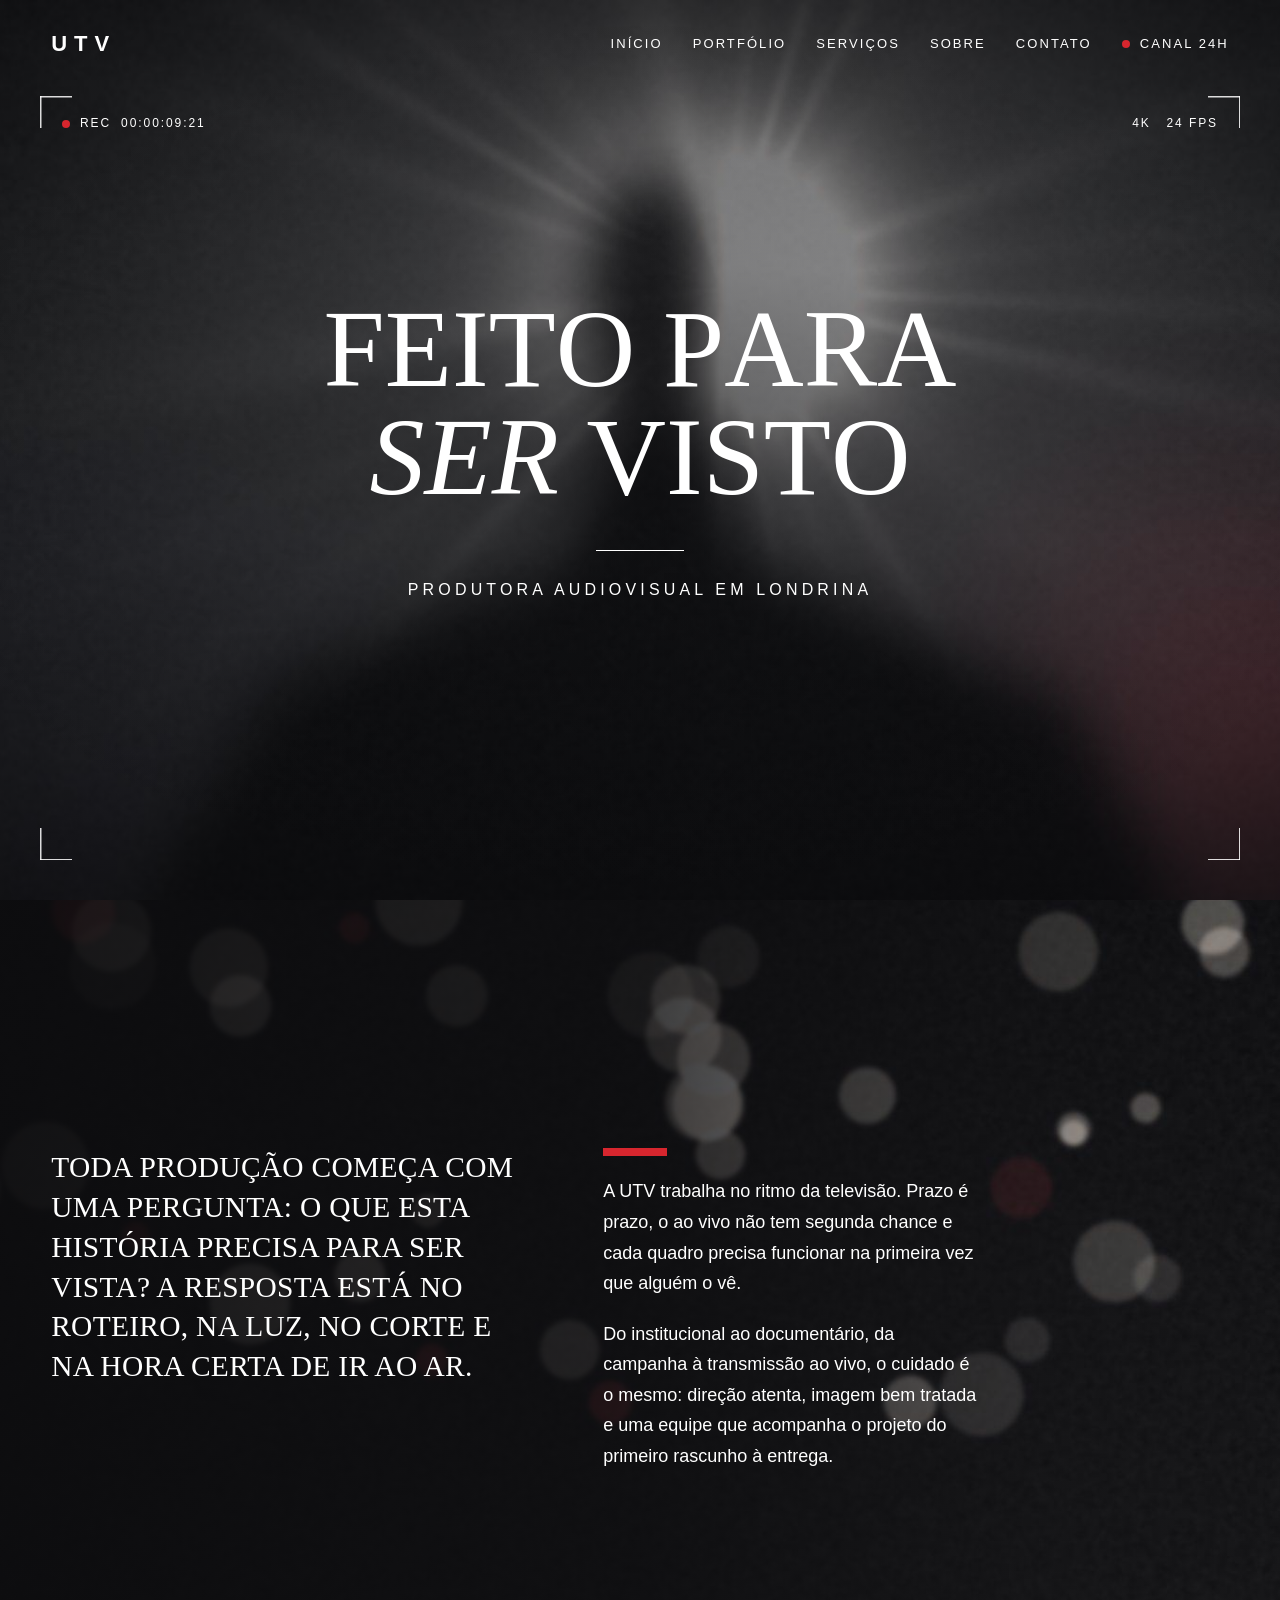
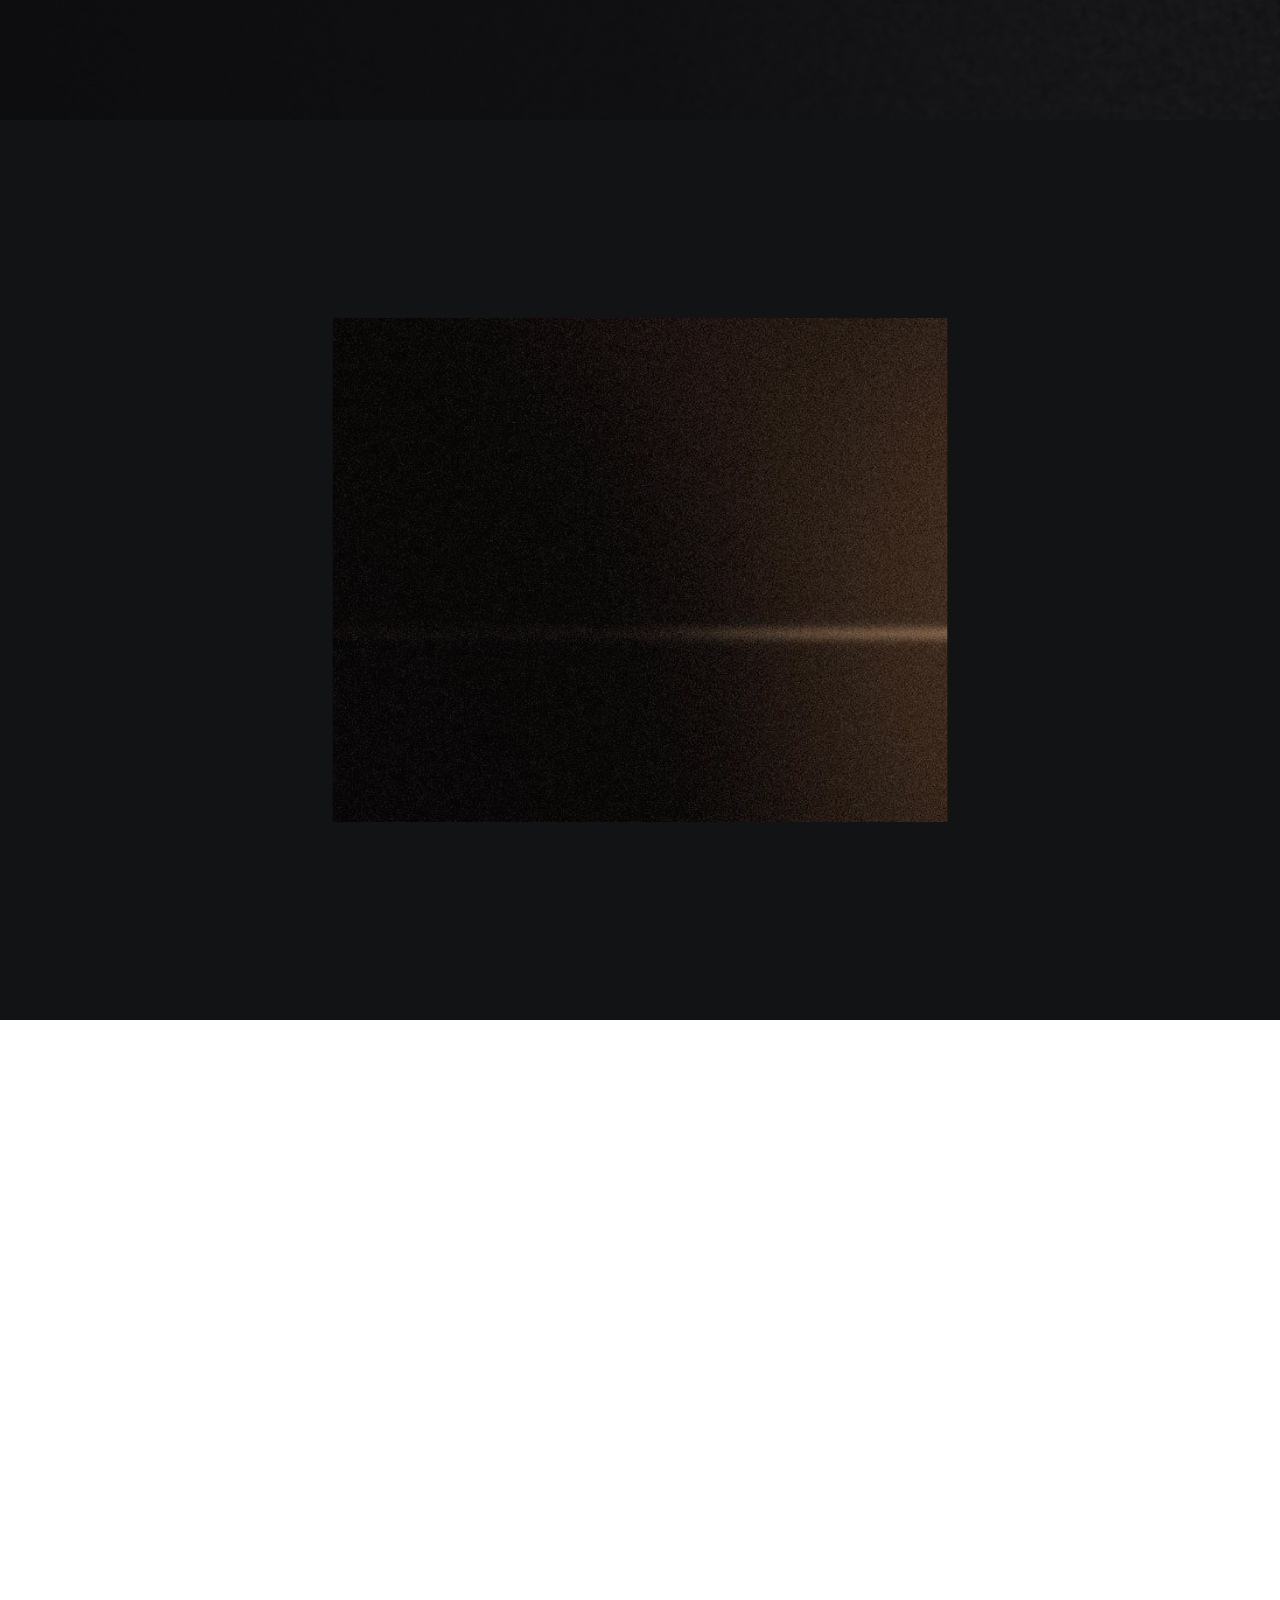
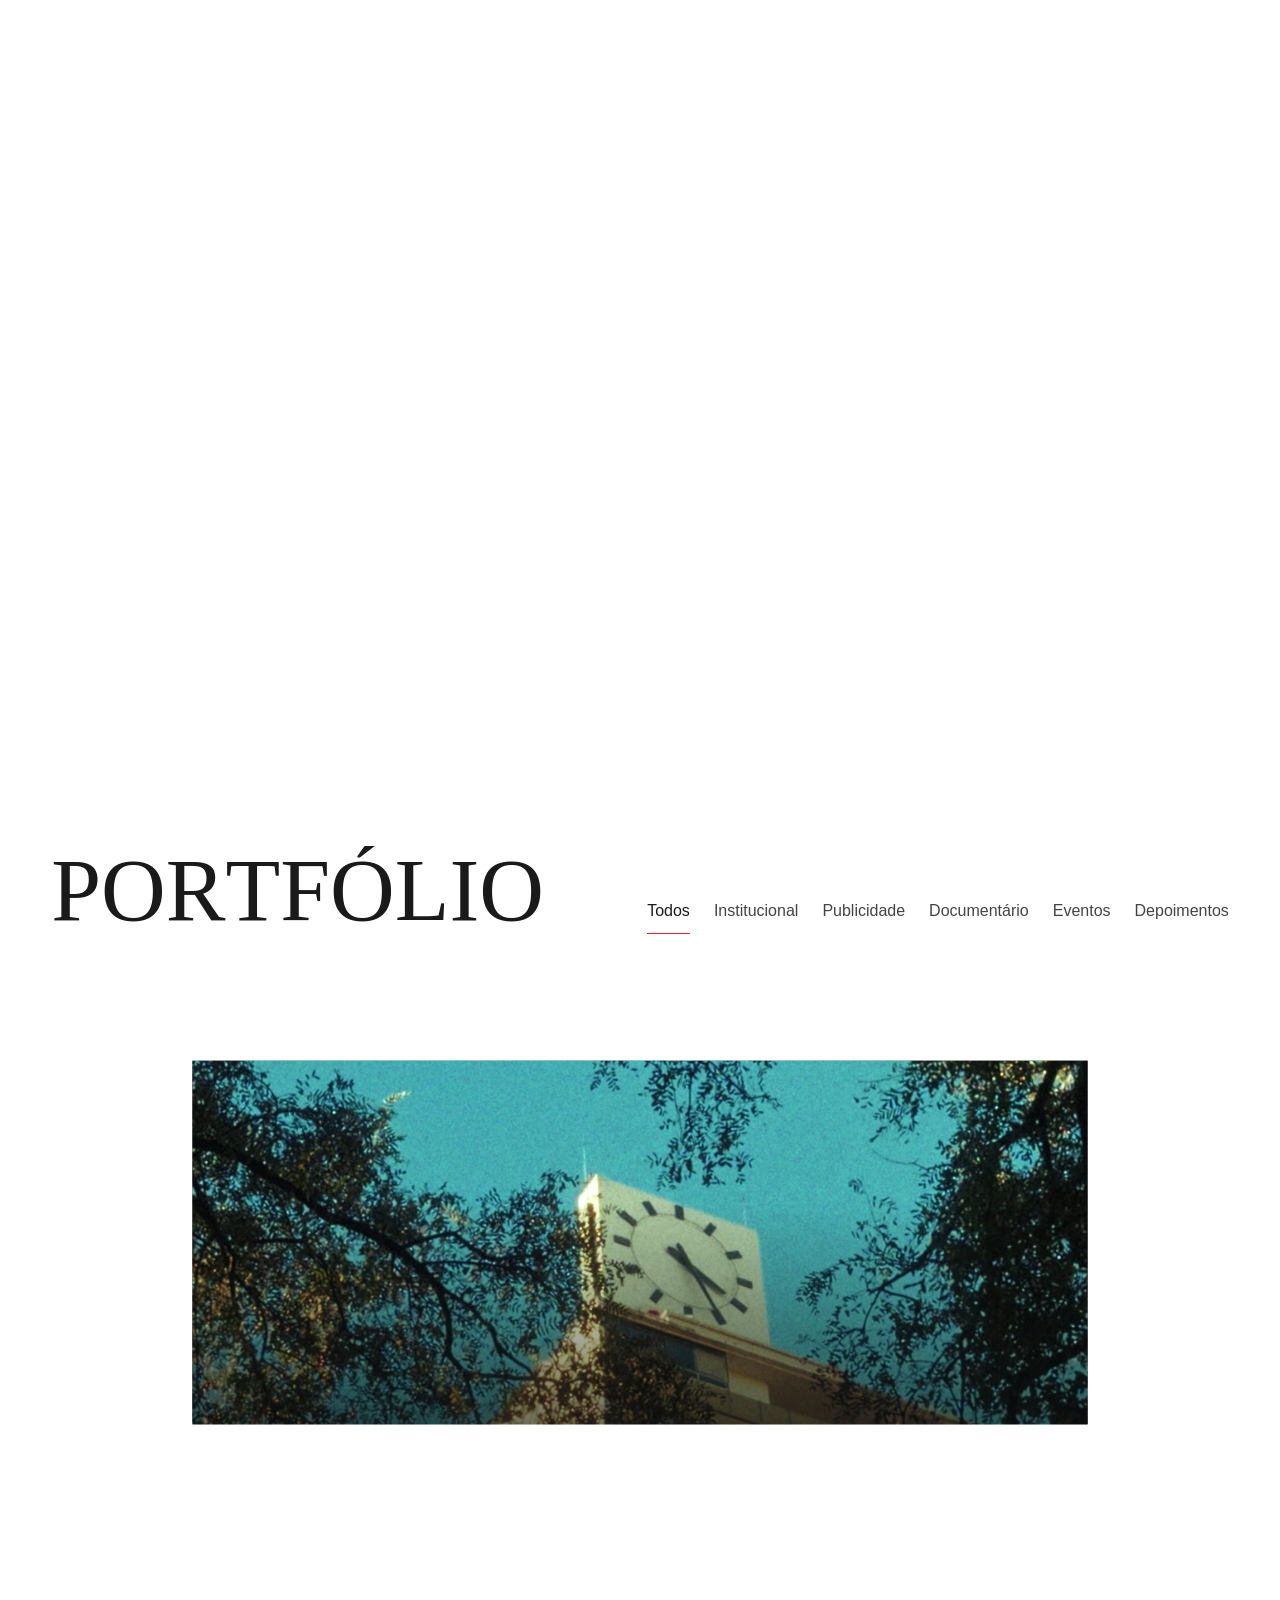
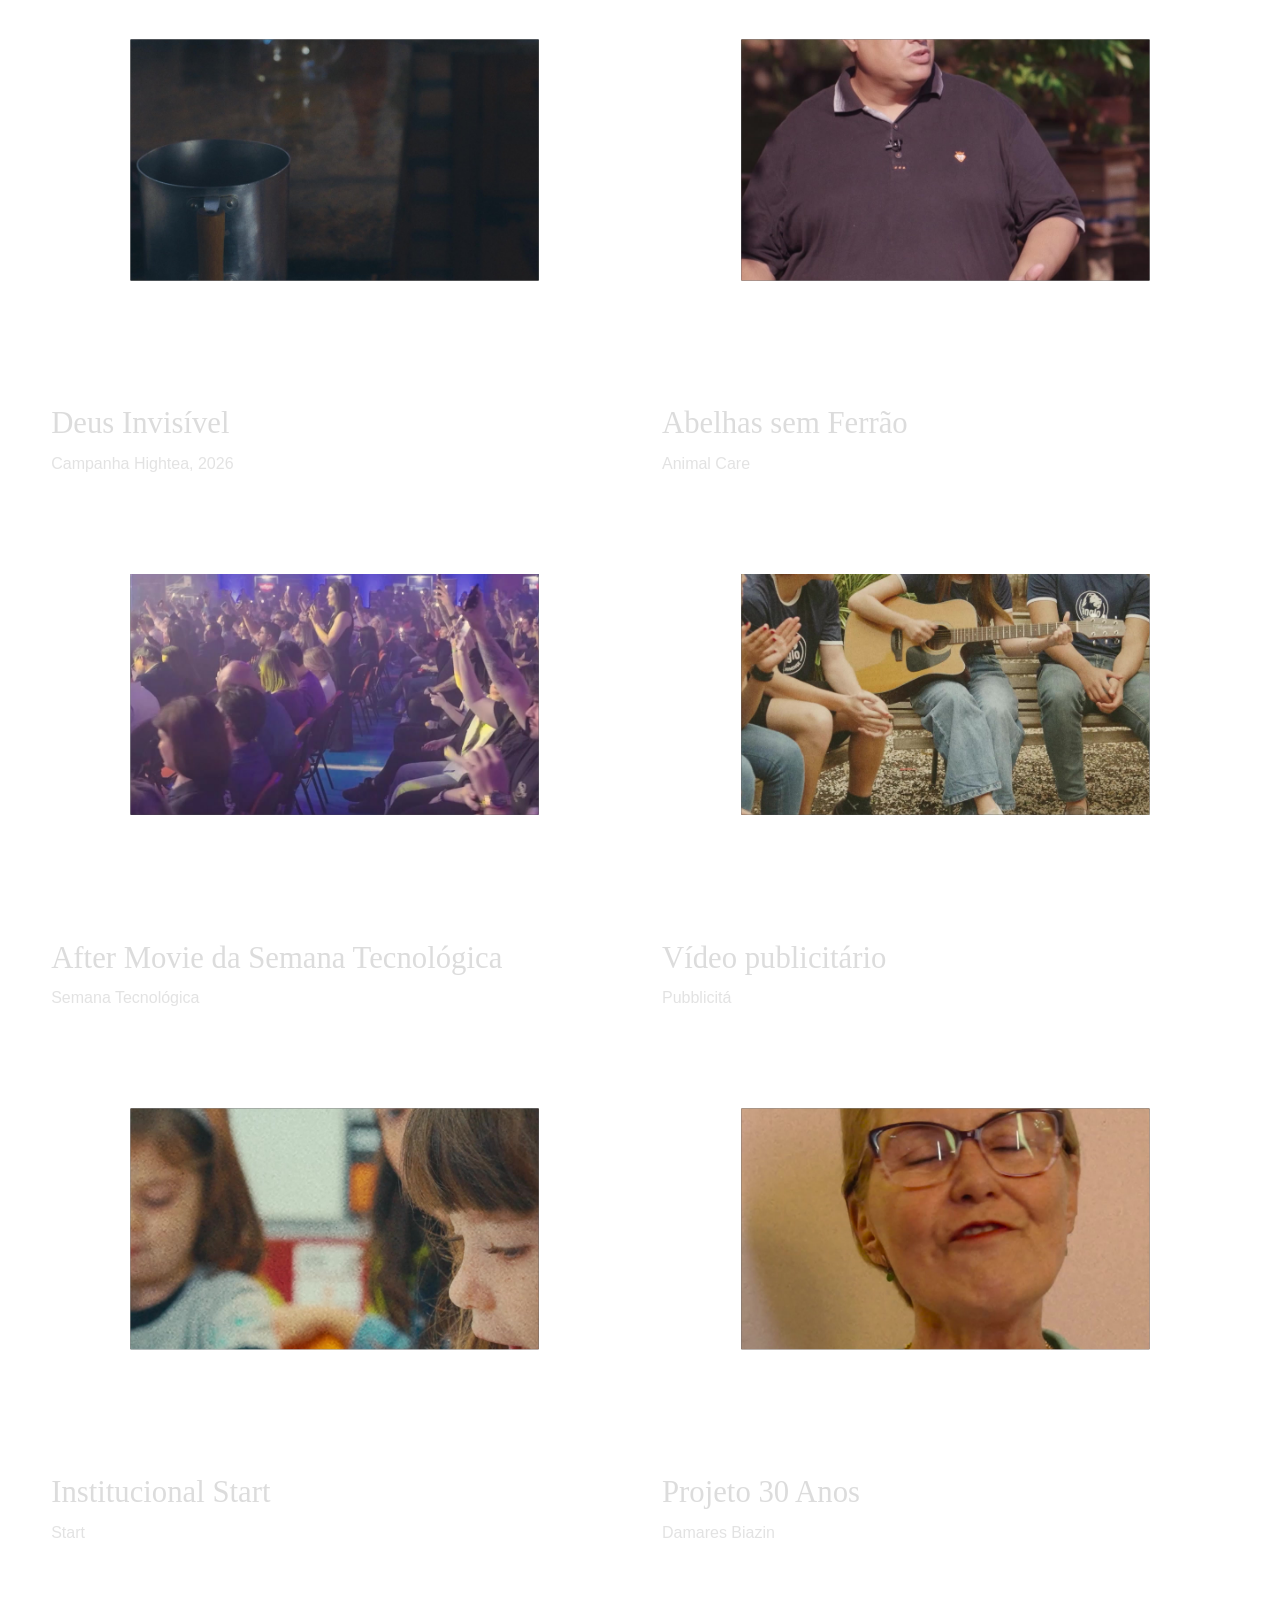
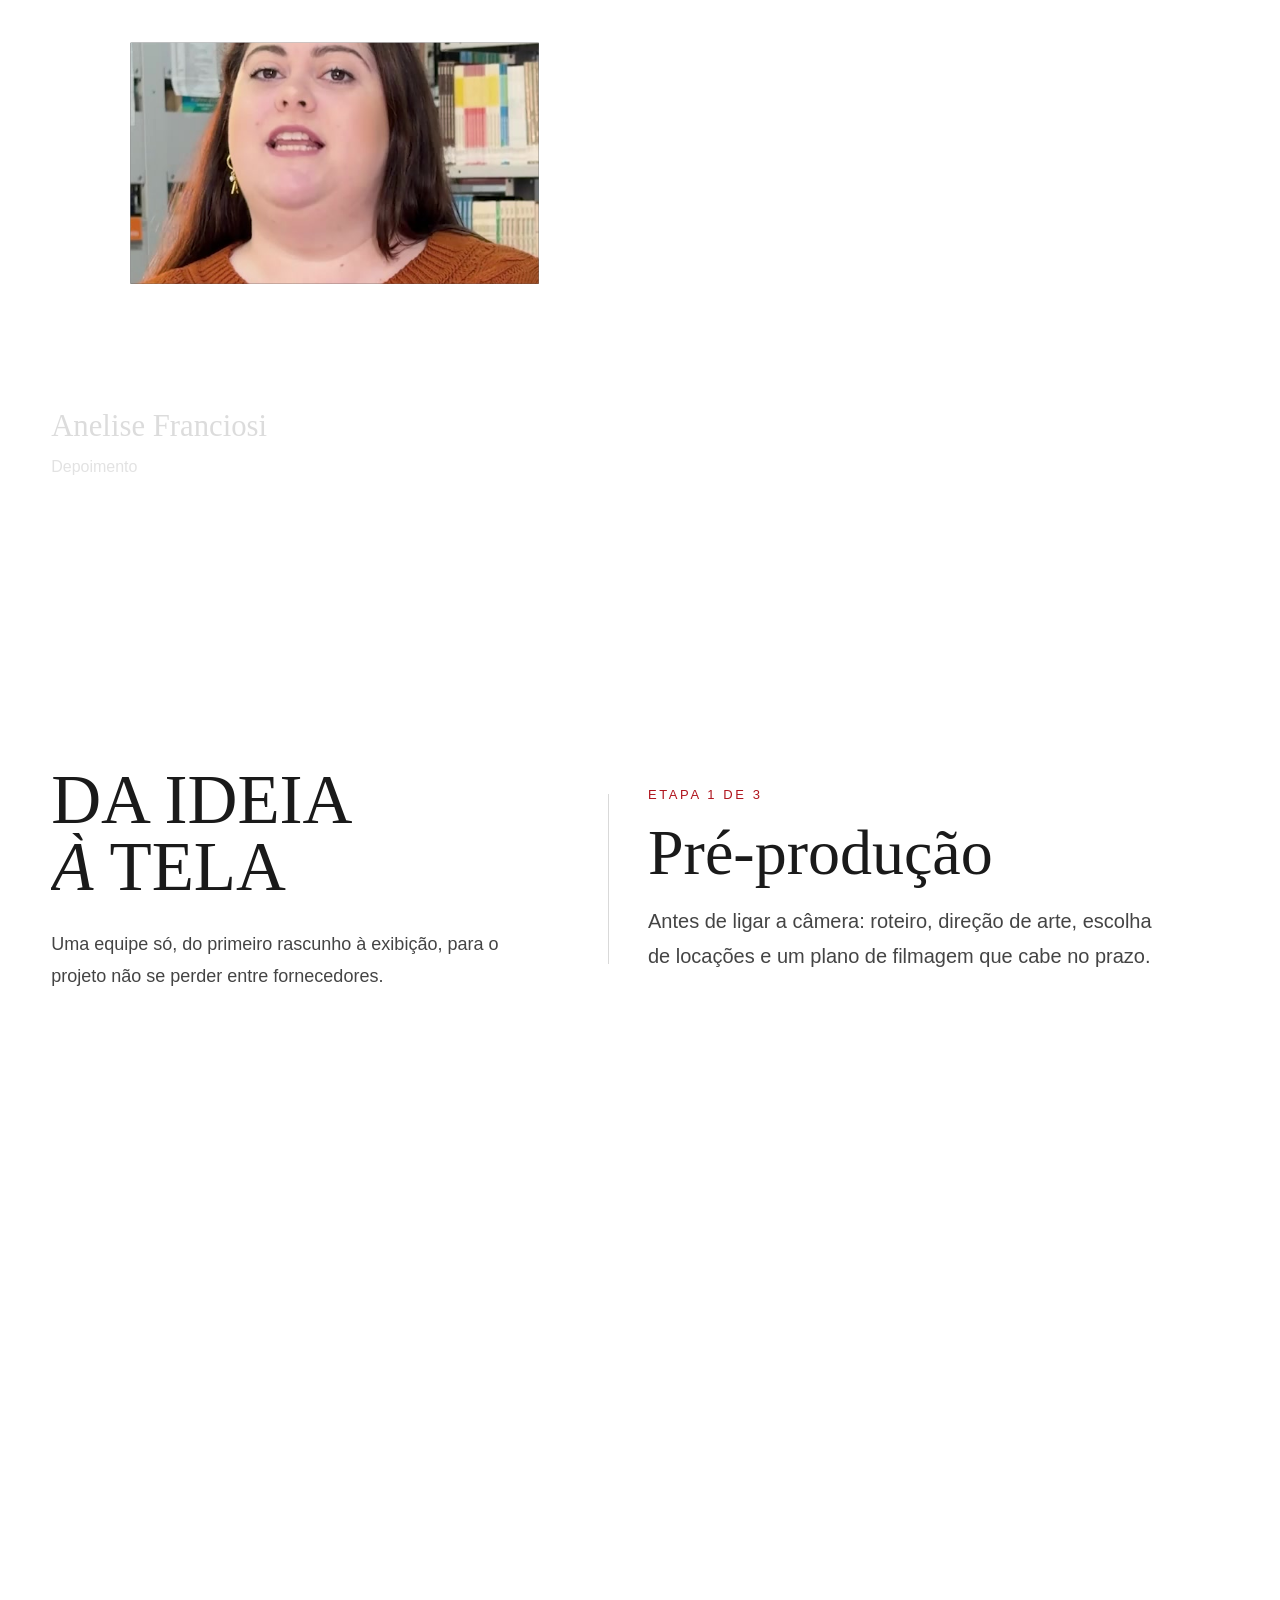
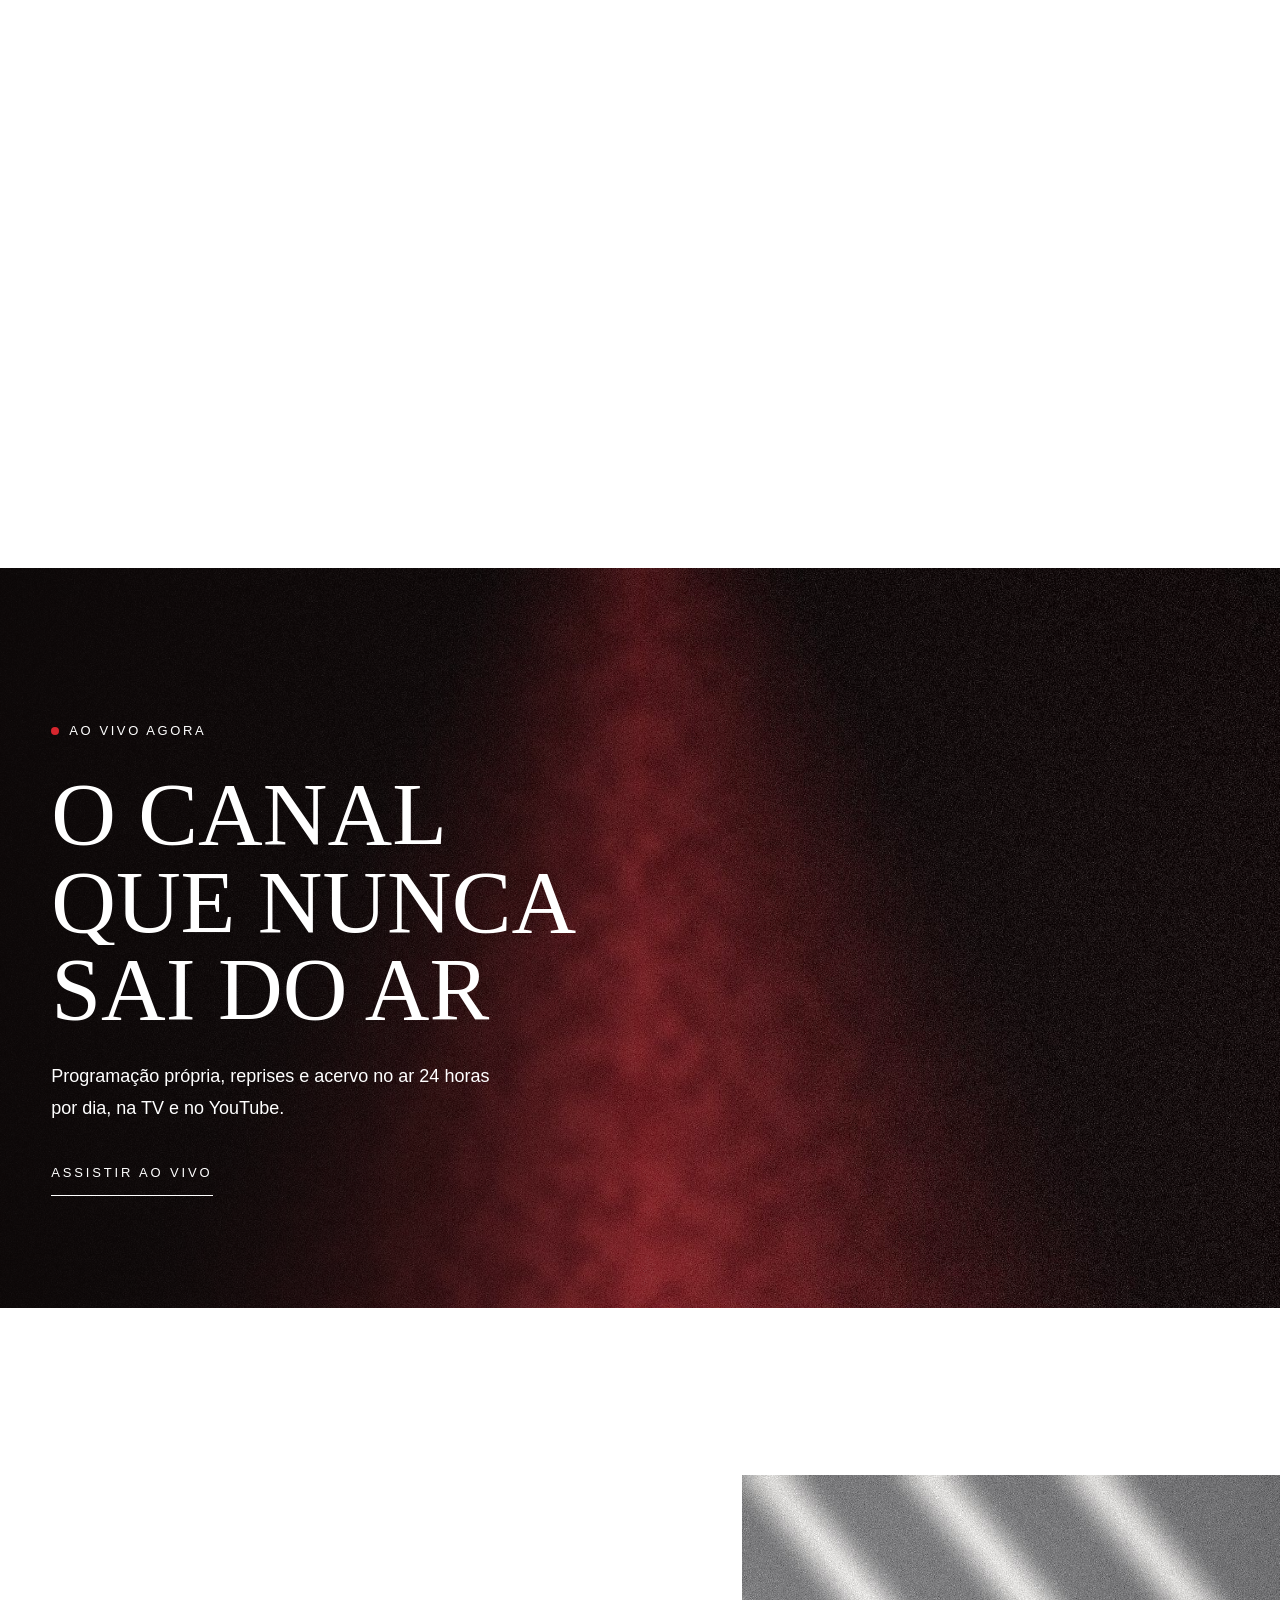
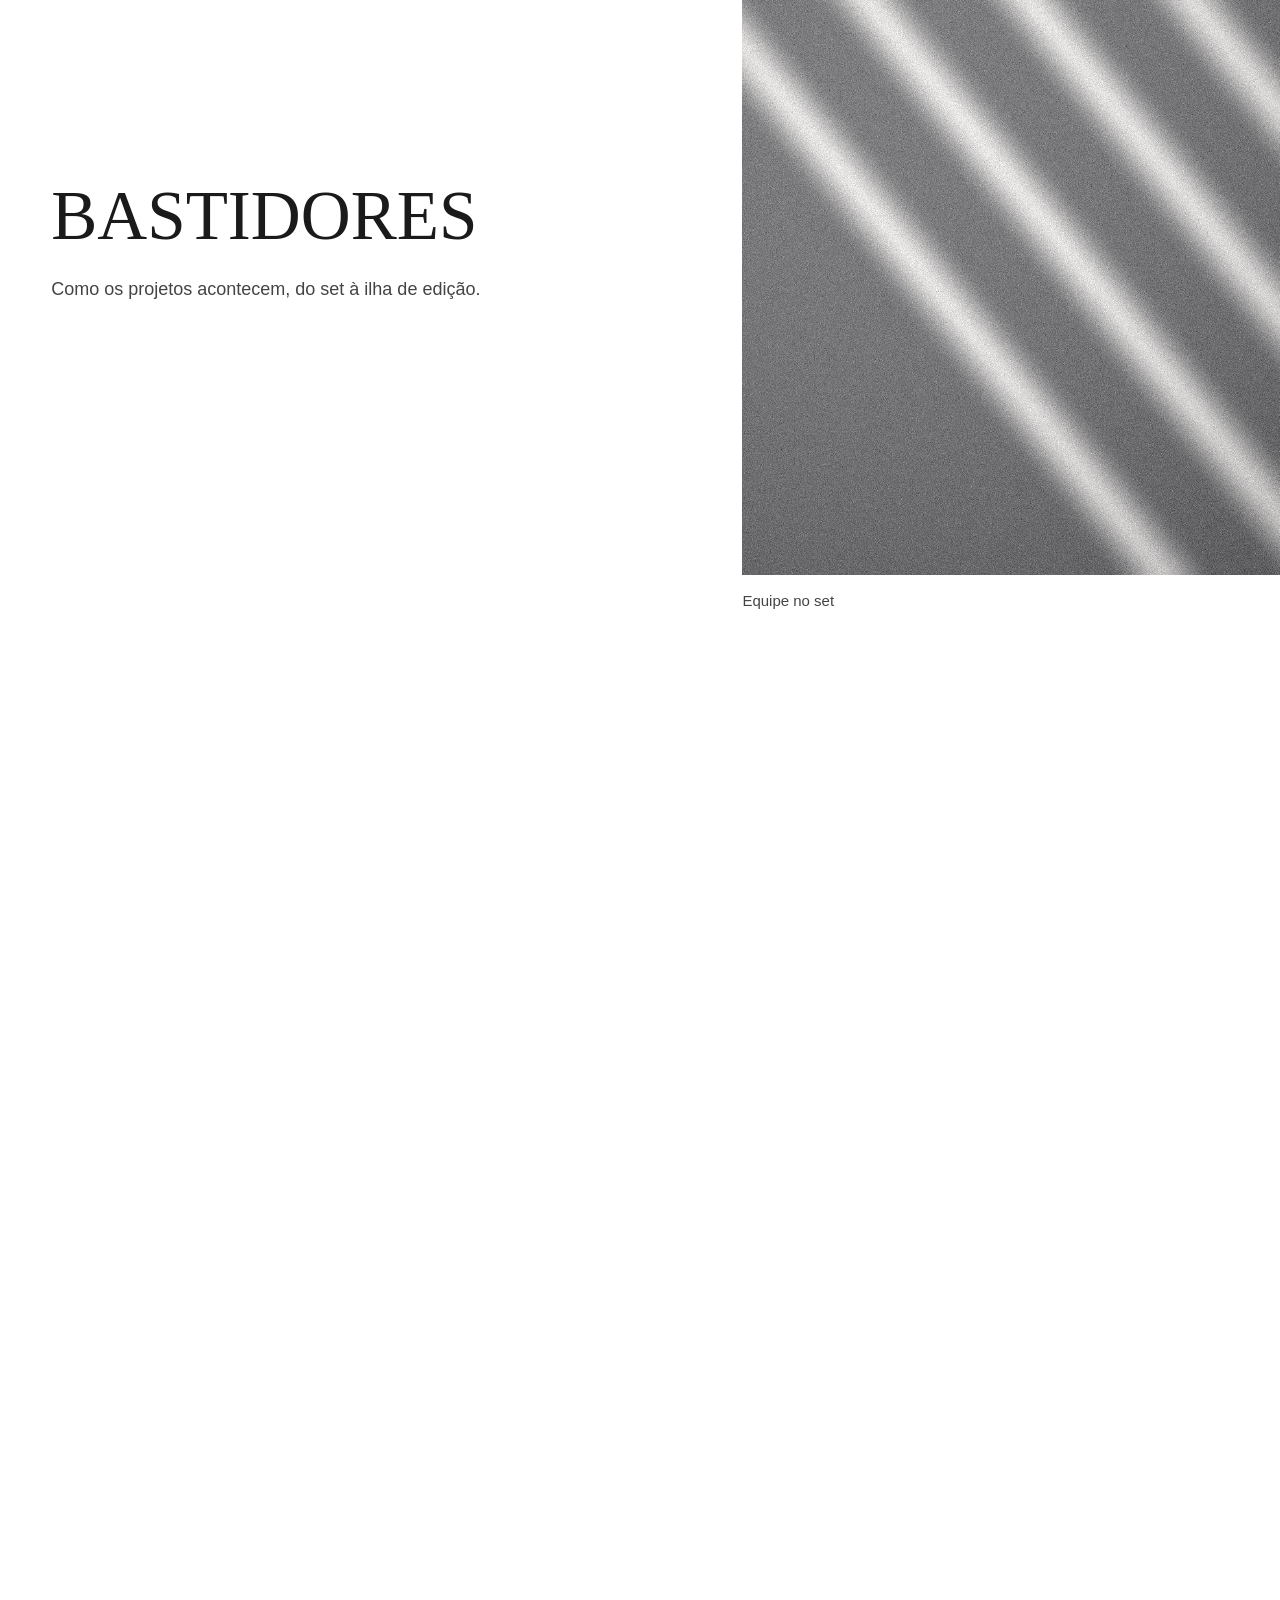
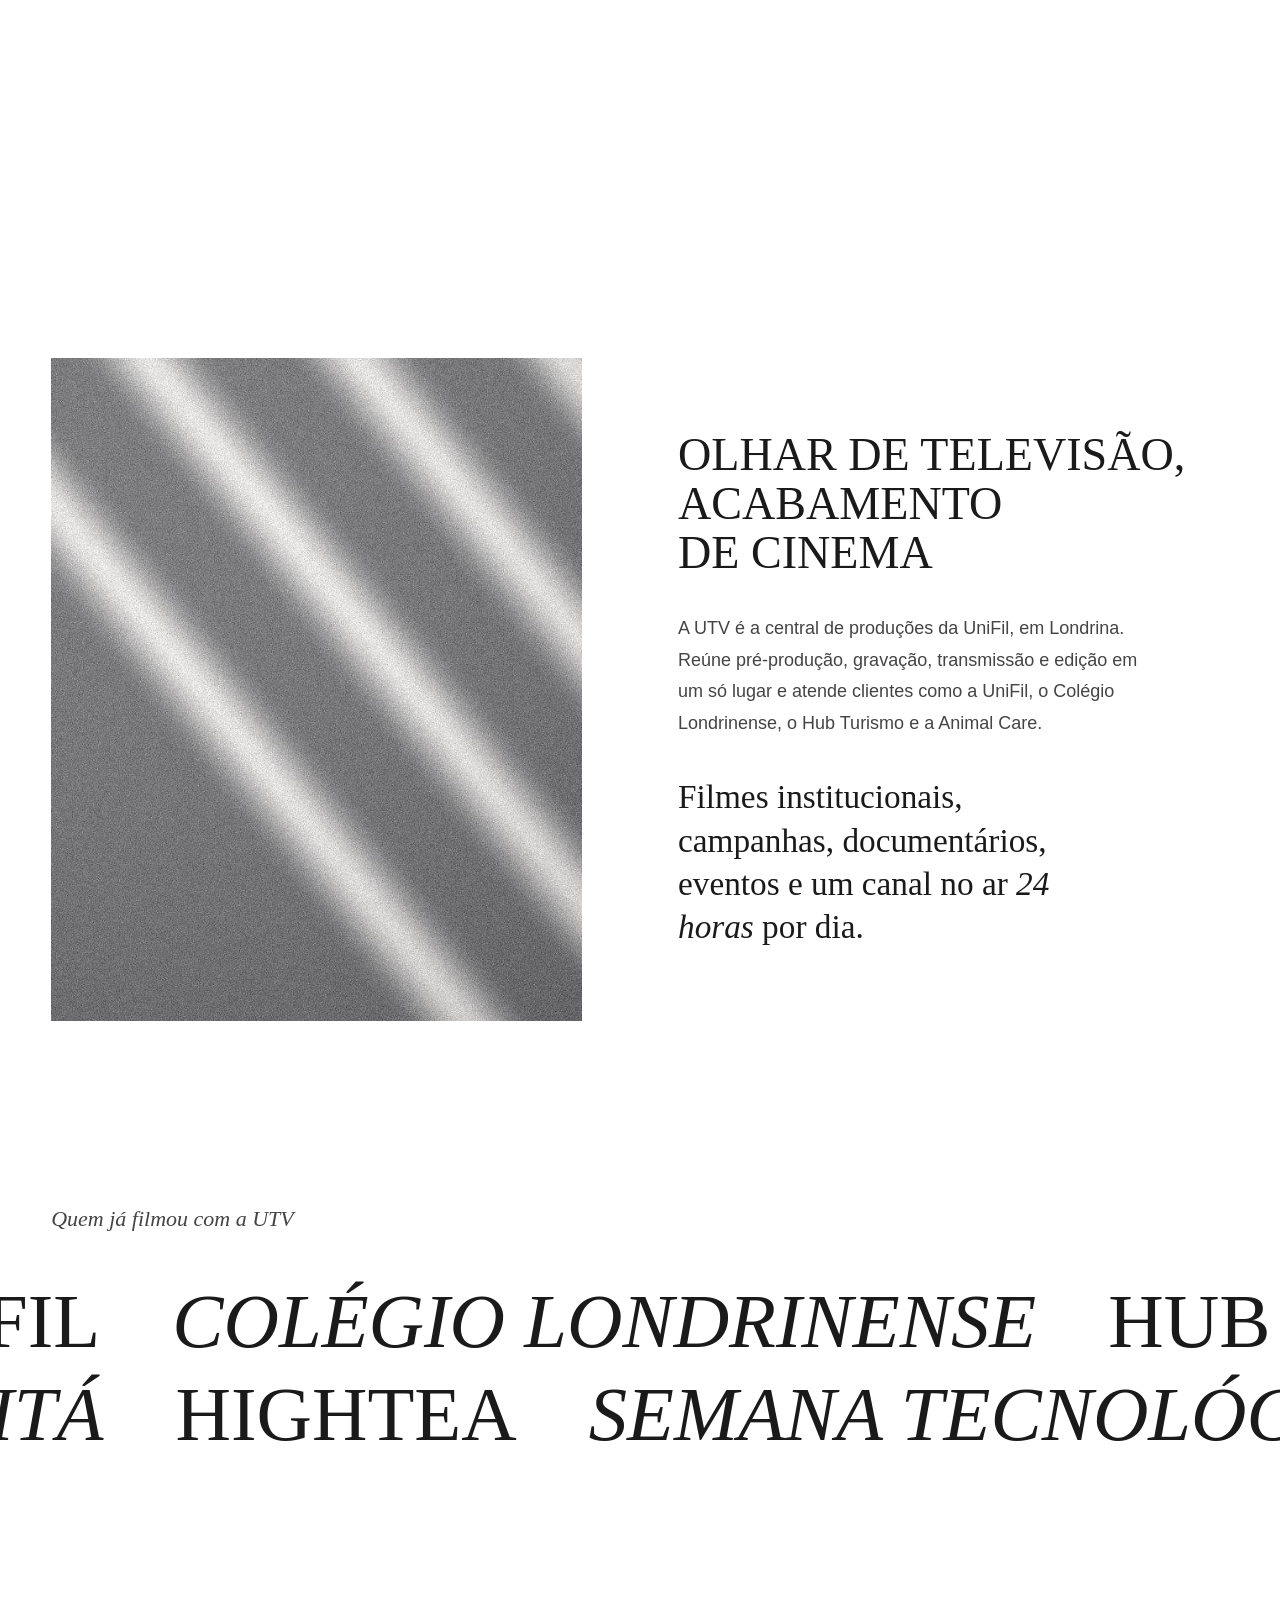
==== commit 10e65900: "Remove defer dos scripts" ====
--- a/index.html
+++ b/index.html
@@ -253,12 +253,12 @@
   </div>
 </dialog>
 
-<script src="assets/vendor/gsap.min.js" defer></script>
-<script src="assets/vendor/ScrollTrigger.min.js" defer></script>
-<script src="assets/vendor/SplitText.min.js" defer></script>
-<script src="assets/vendor/Flip.min.js" defer></script>
-<script src="assets/vendor/lenis.min.js" defer></script>
-<script src="assets/js/conteudo.js" defer></script>
-<script src="assets/js/site.js" defer></script>
+<script src="assets/vendor/gsap.min.js"></script>
+<script src="assets/vendor/ScrollTrigger.min.js"></script>
+<script src="assets/vendor/SplitText.min.js"></script>
+<script src="assets/vendor/Flip.min.js"></script>
+<script src="assets/vendor/lenis.min.js"></script>
+<script src="assets/js/conteudo.js"></script>
+<script src="assets/js/site.js"></script>
 </body>
 </html>
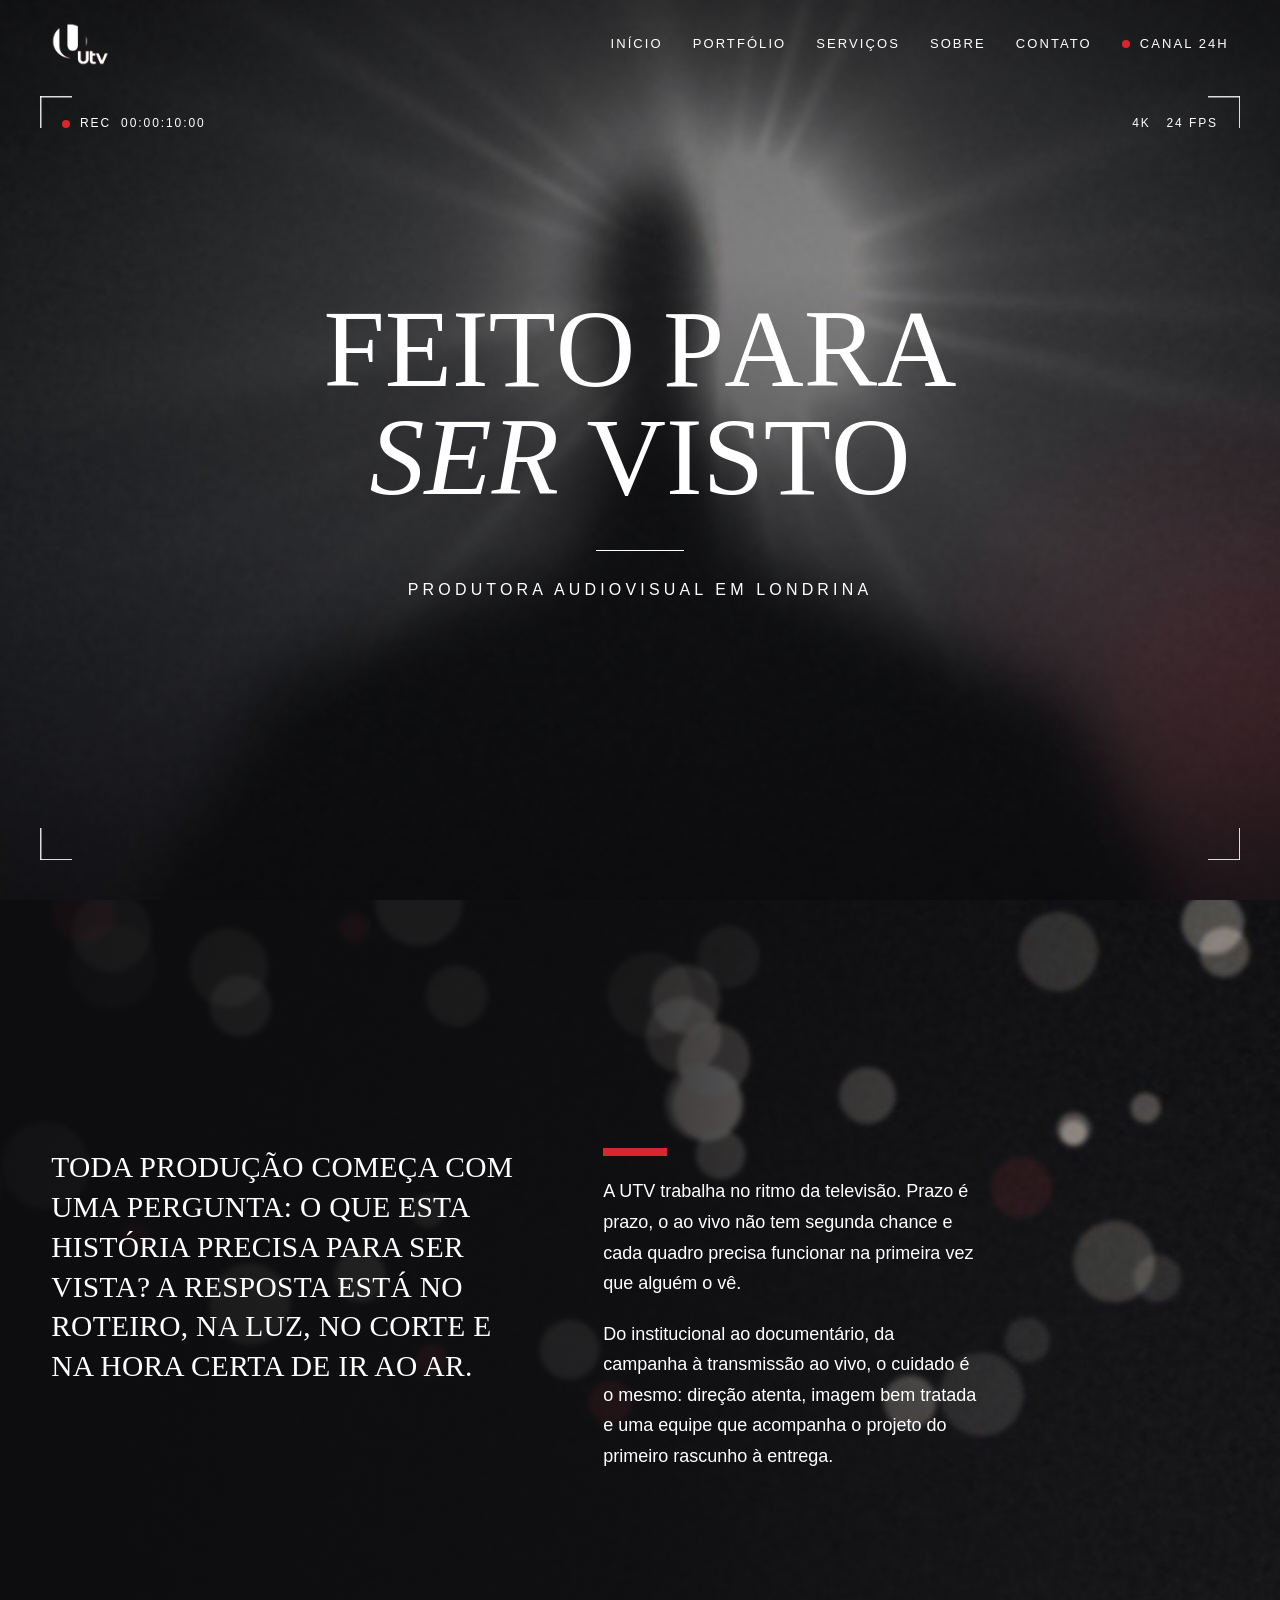
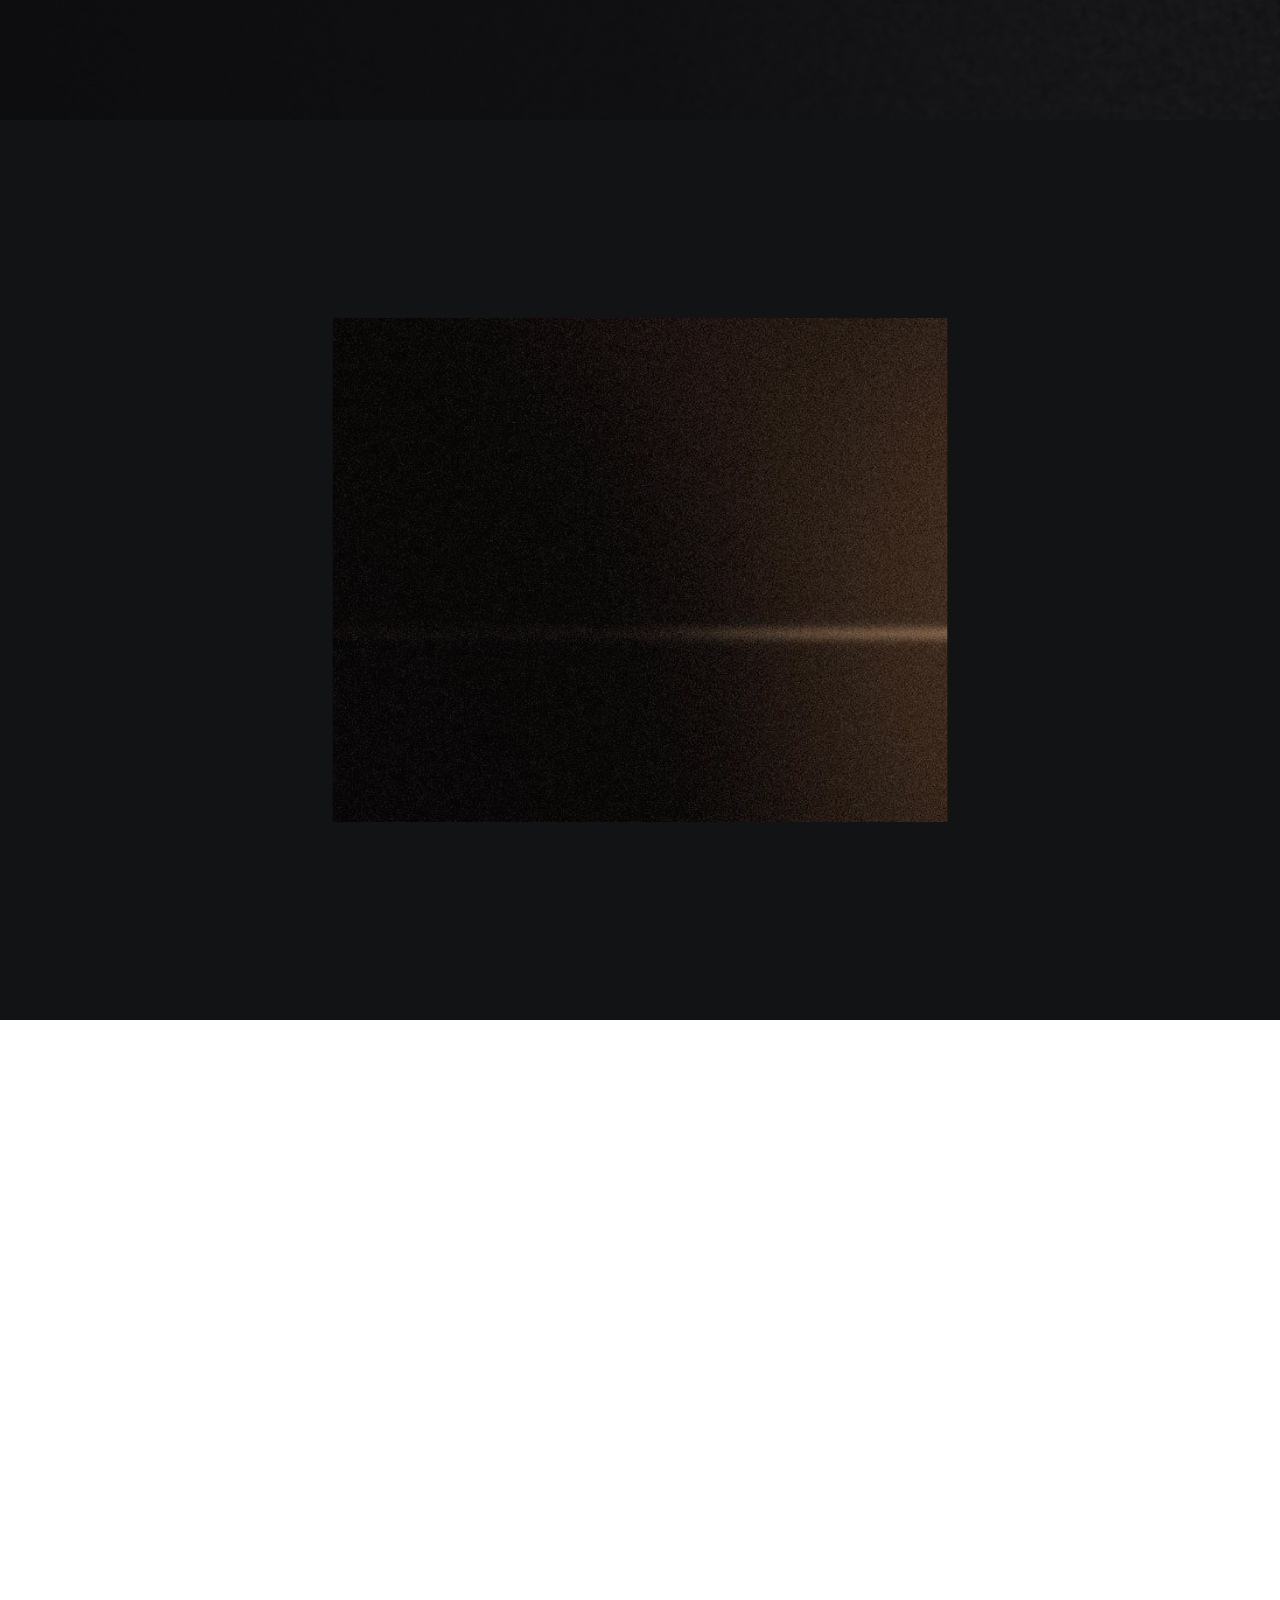
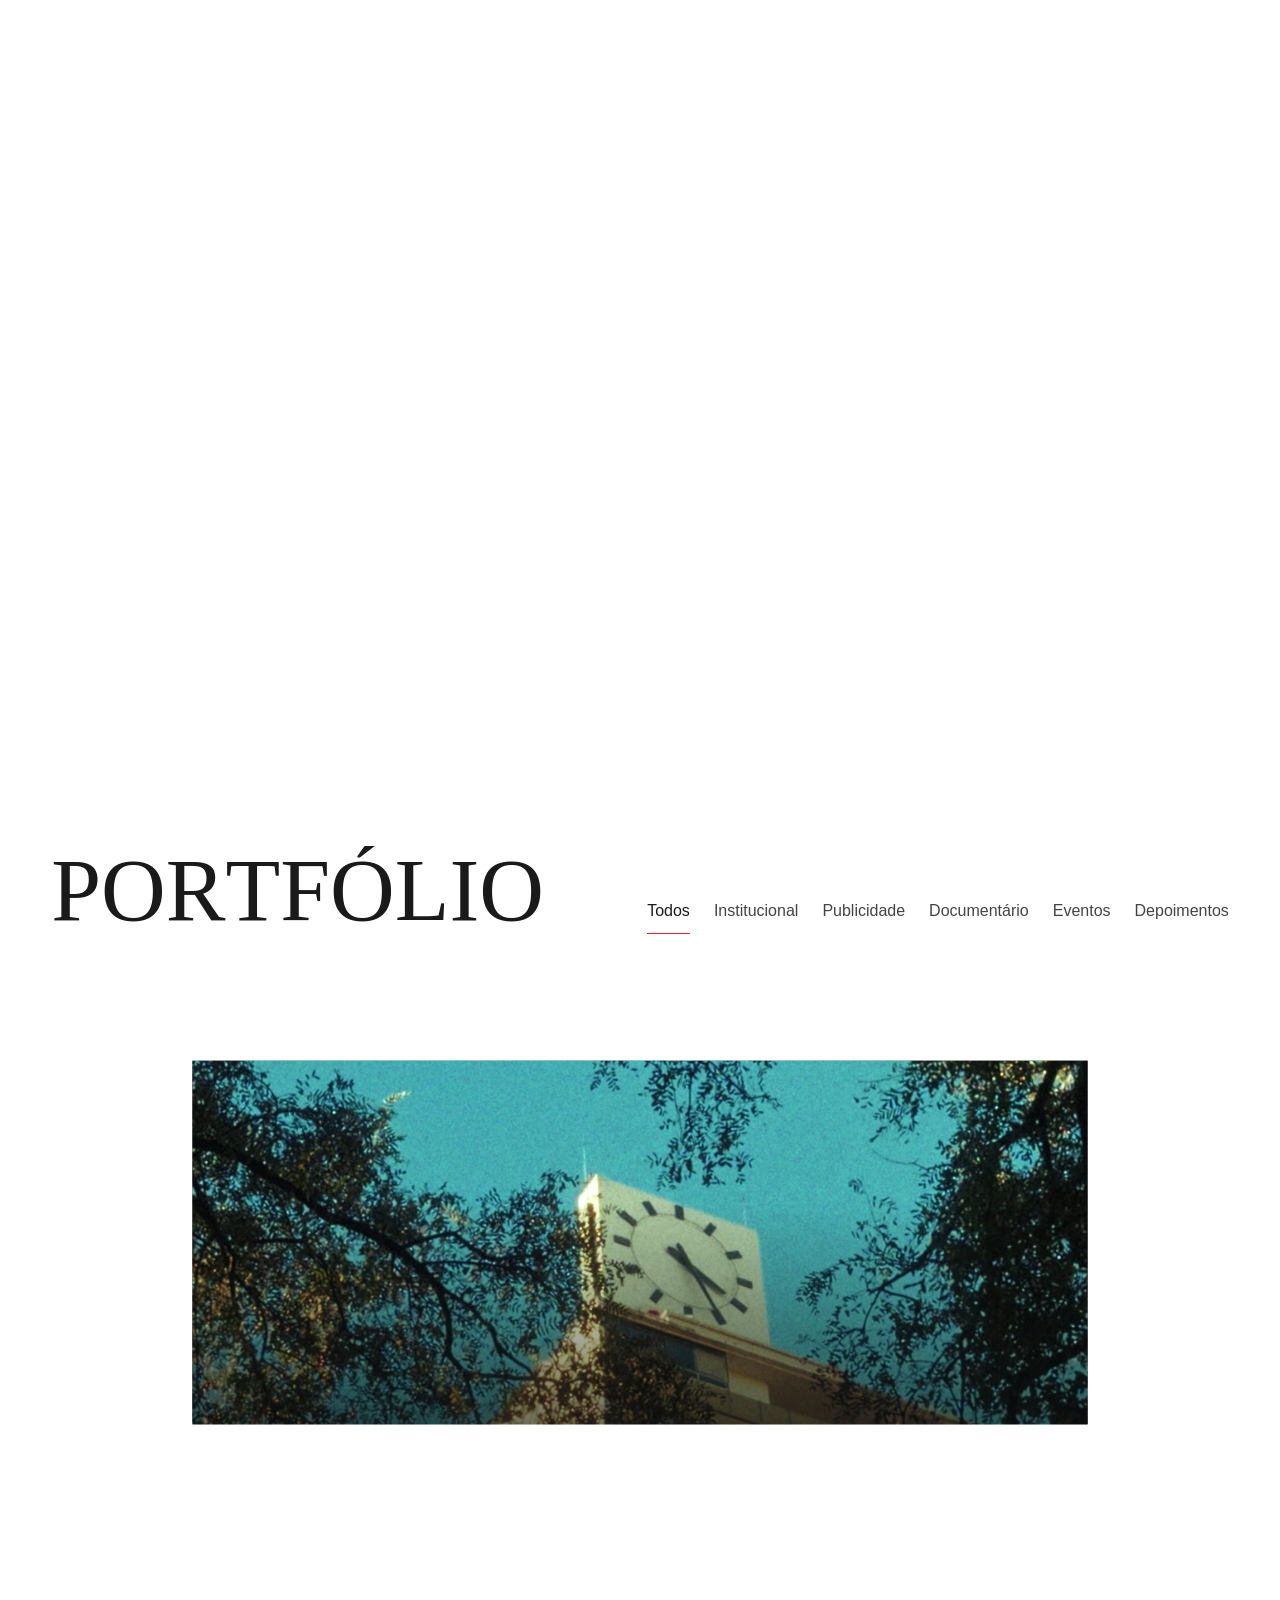
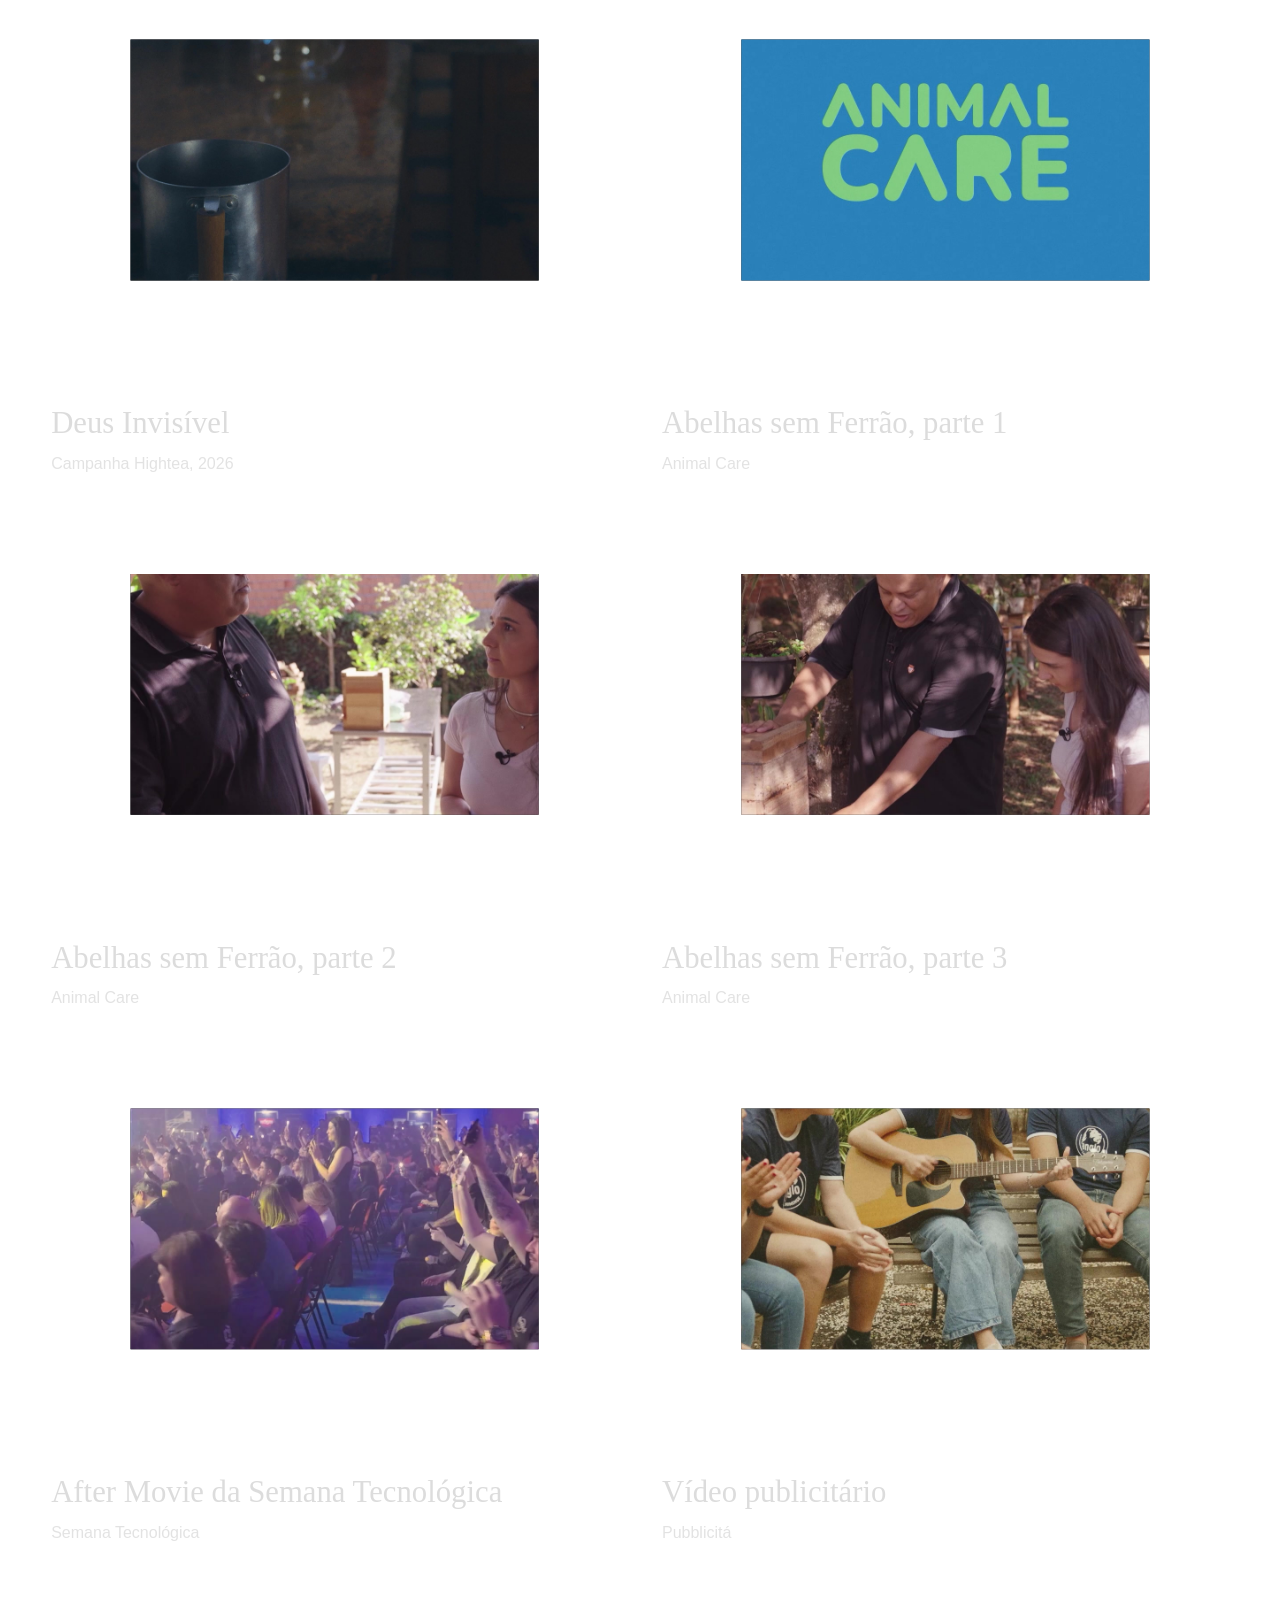
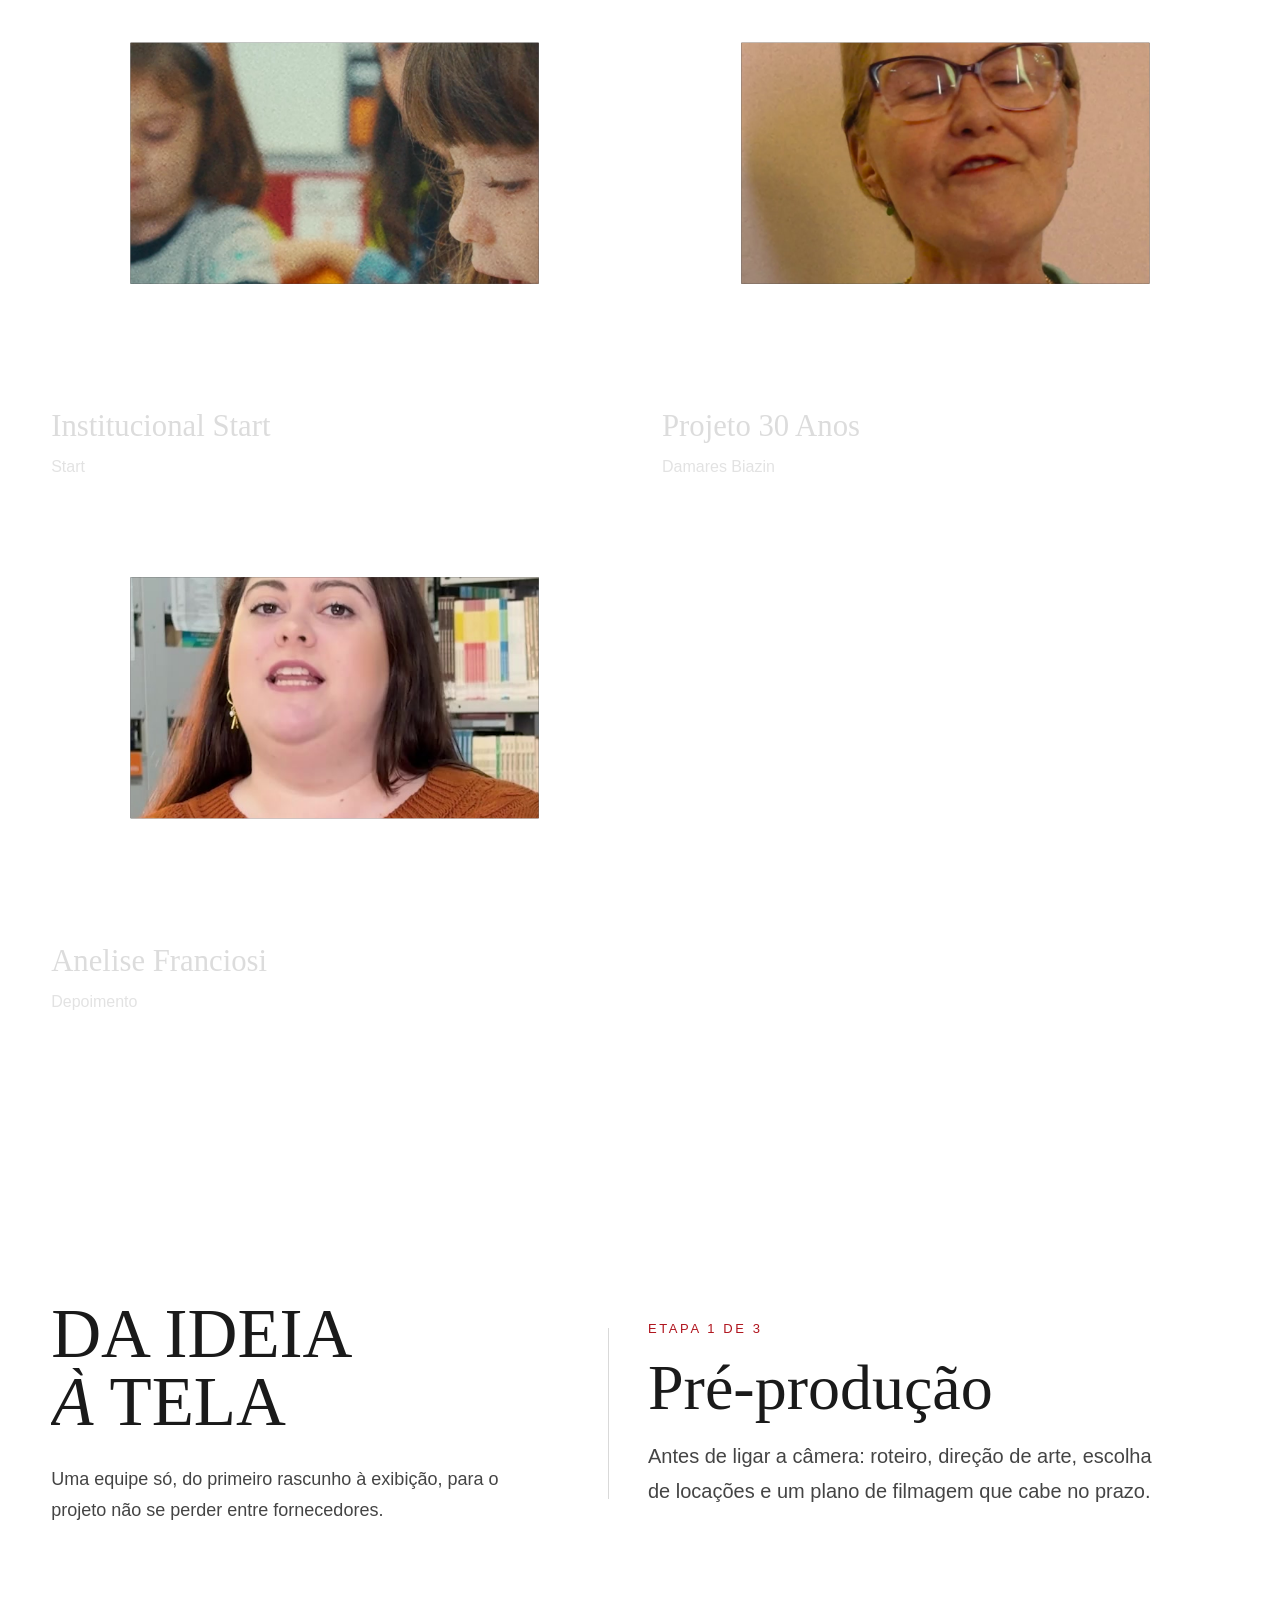
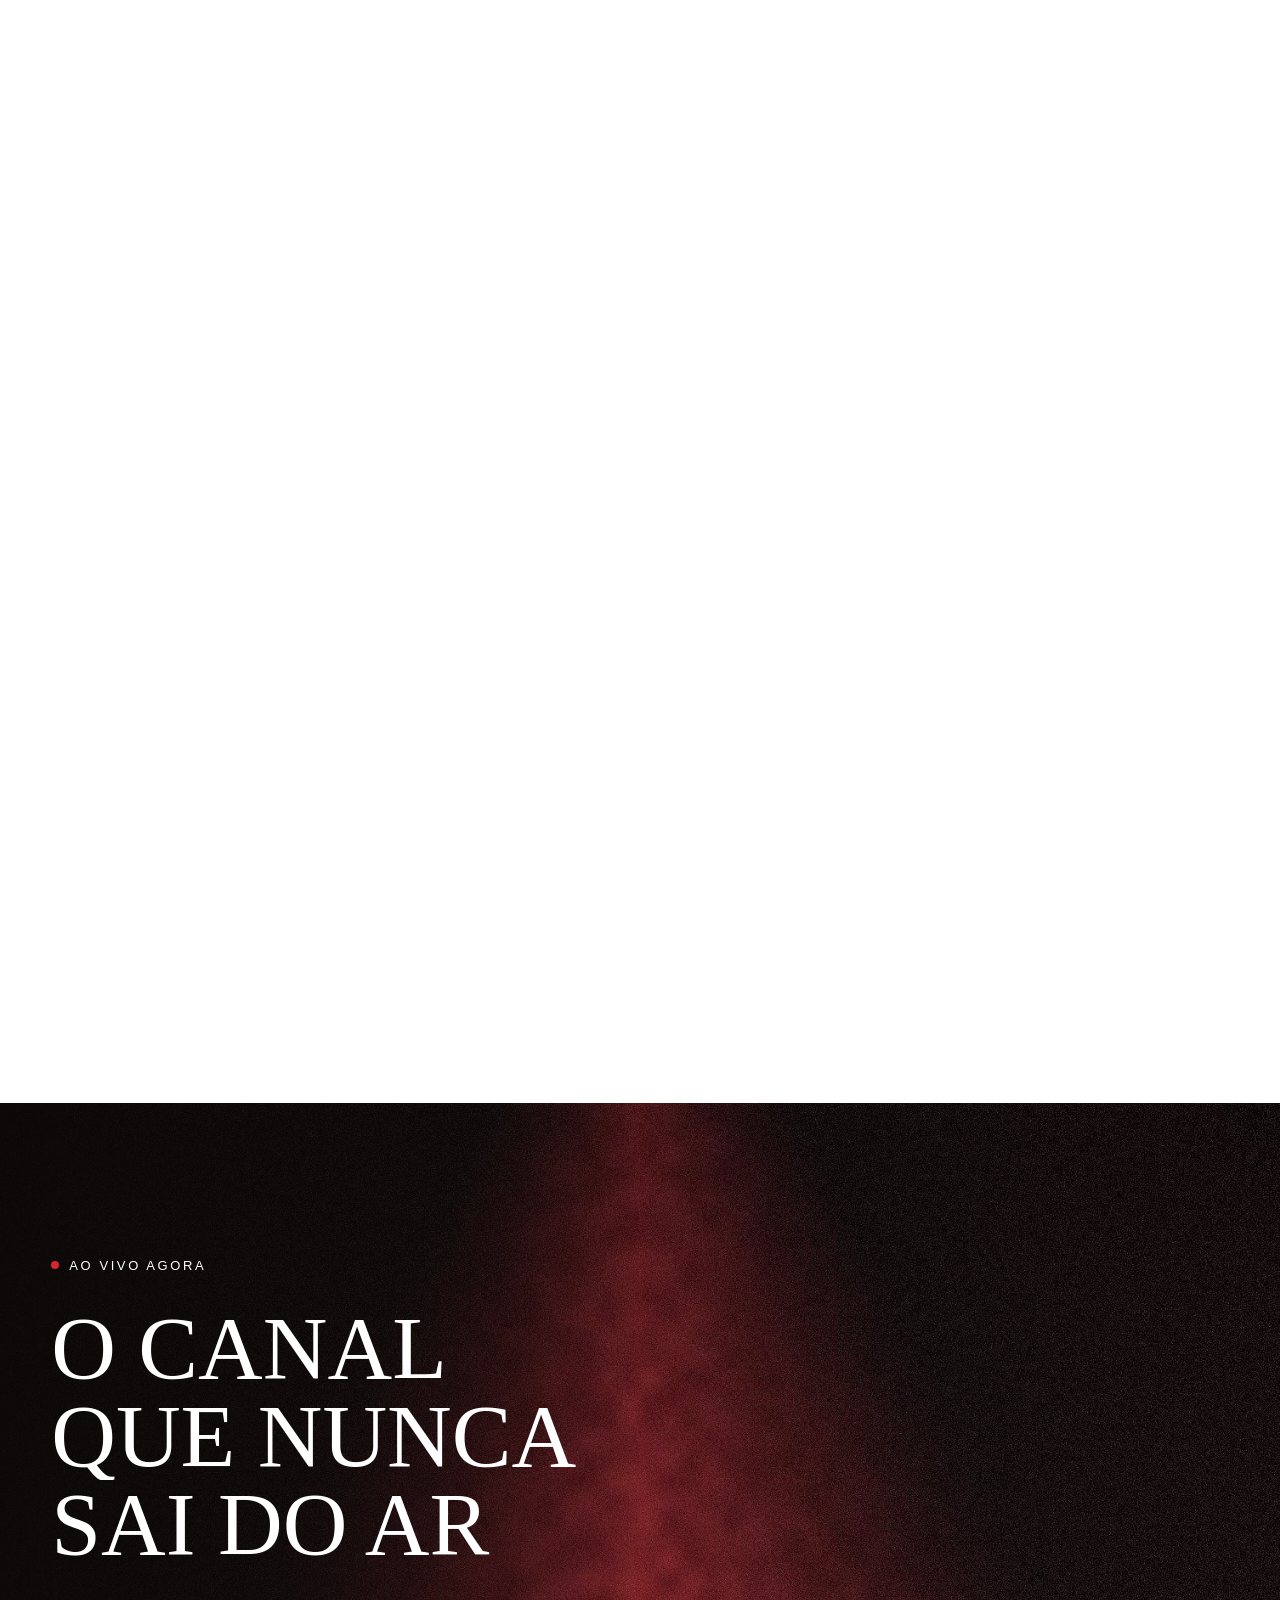
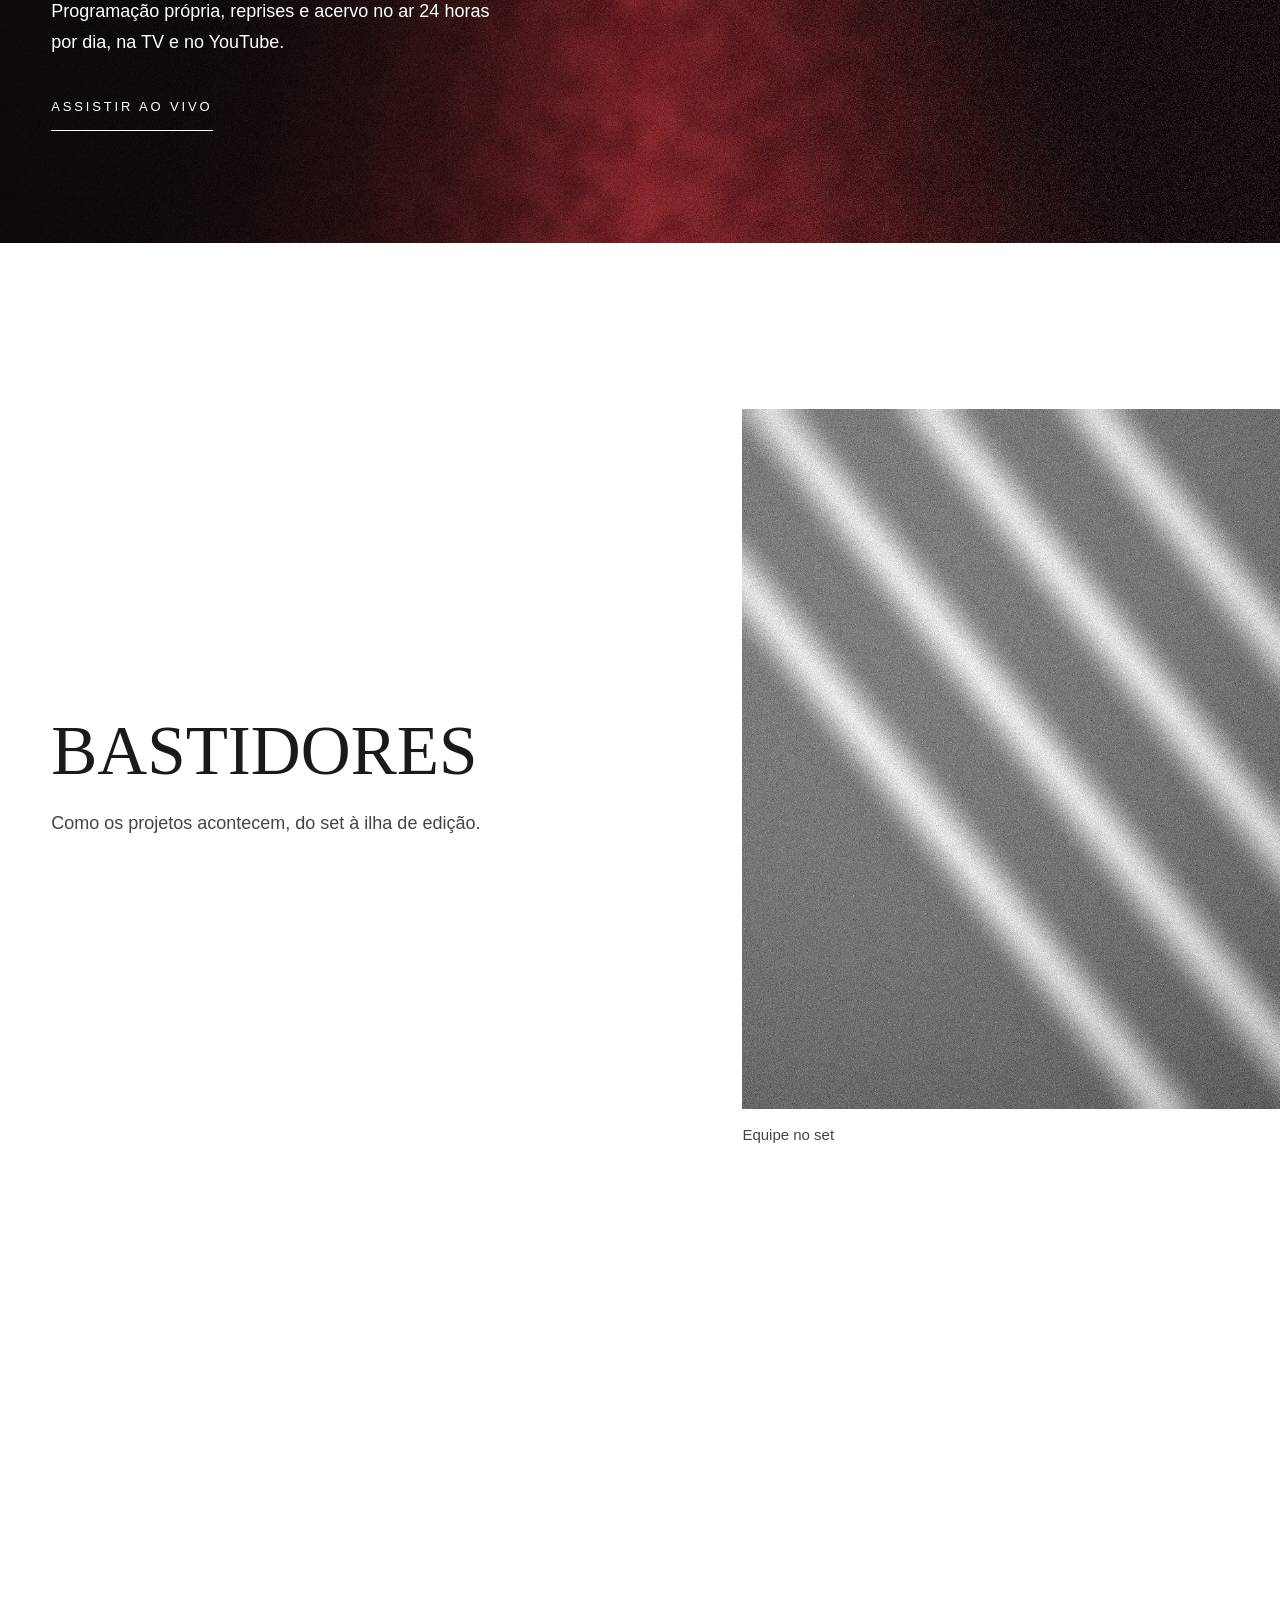
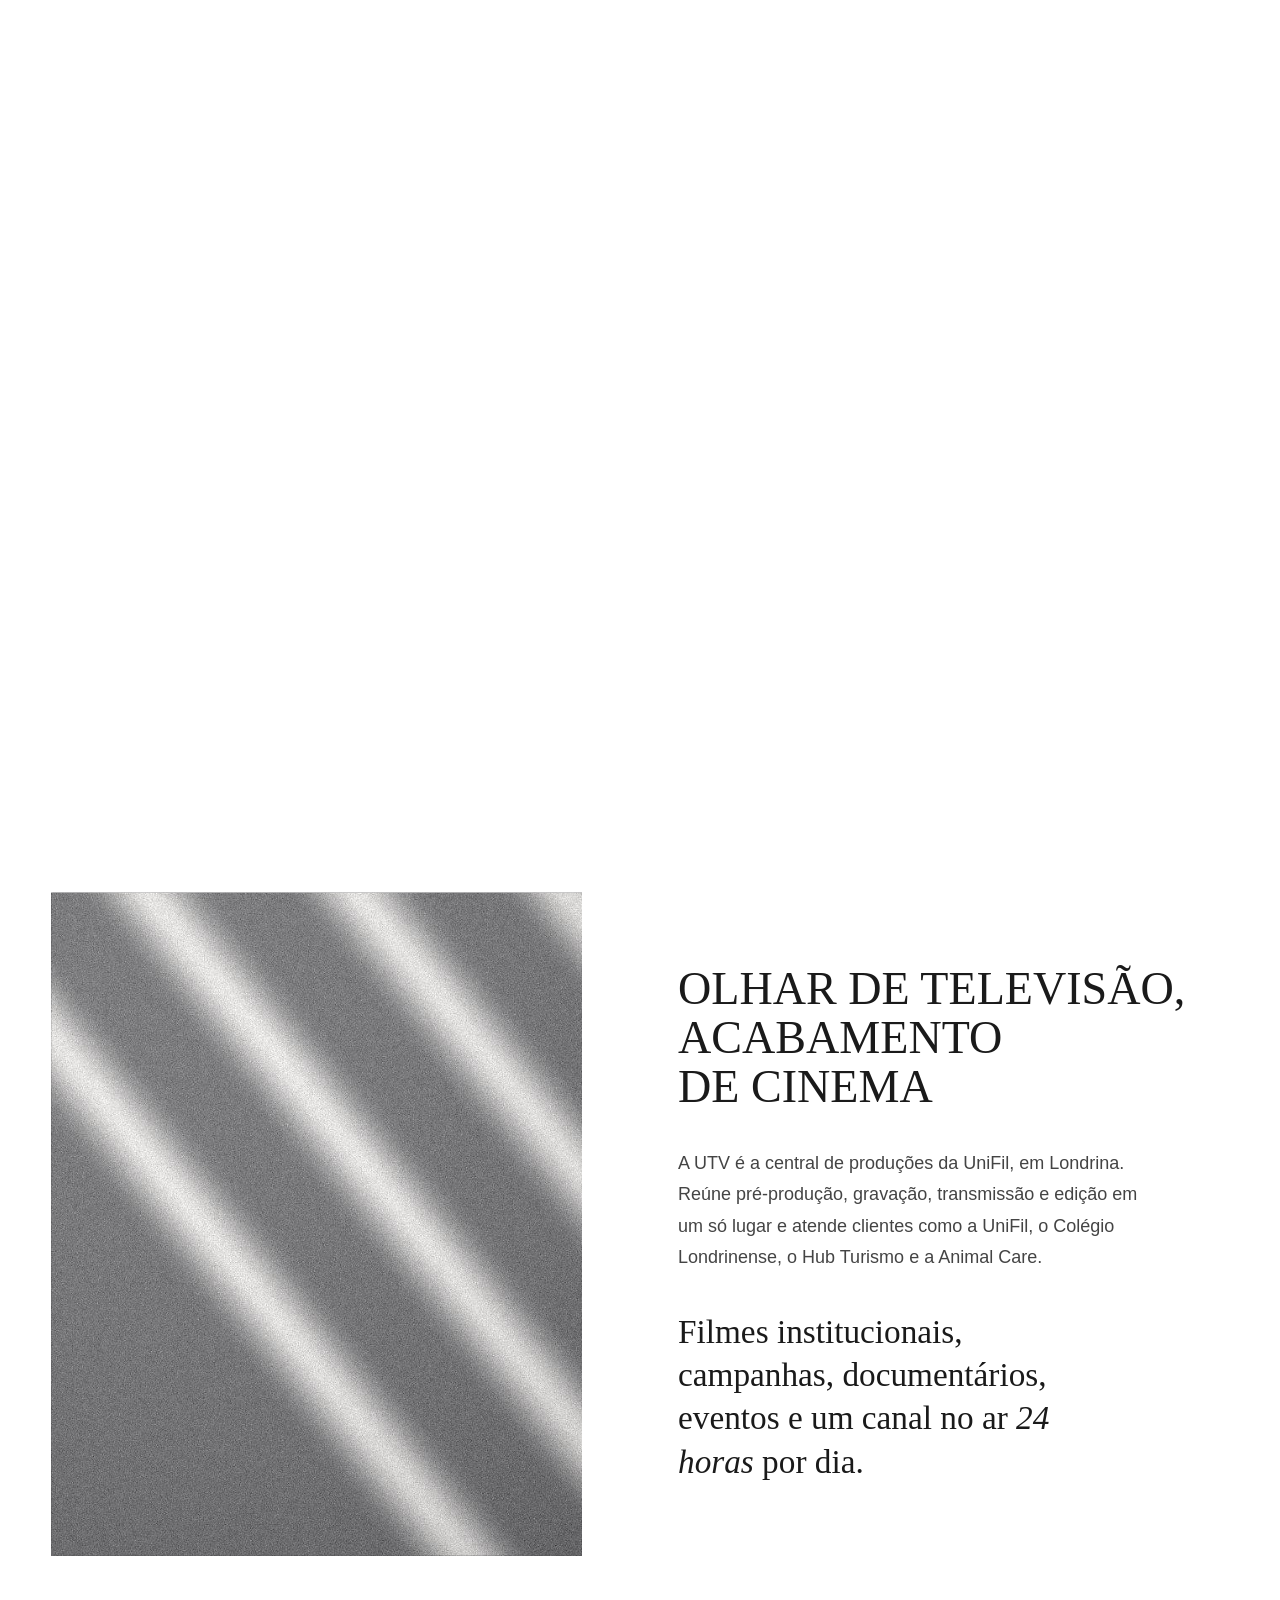
==== commit b0a8cf5d: "Adiciona logo da UTV no menu e na abertura Co-Authored-By: Claude Sonnet 5.5 <noreply@anthropic.com>" ====
--- a/index.html
+++ b/index.html
@@ -17,13 +17,13 @@
 <div class="progress" aria-hidden="true"></div>
 
 <div class="intro" aria-hidden="true">
-  <span class="intro__logo">UTV</span>
+  <img class="intro__logo" src="assets/img/logo-utv.png" alt="UTV" width="140" height="104">
   <span class="intro__tc">00:00:00:00</span>
 </div>
 
 <header class="nav">
   <div class="wrap nav__inner">
-    <a class="nav__logo" href="#topo" aria-label="UTV, início">UTV</a>
+    <a class="nav__logo" href="#topo" aria-label="UTV, início"><img src="assets/img/logo-utv.png" alt="UTV" width="140" height="104"></a>
     <nav class="nav__links" aria-label="Principal">
       <a href="#topo">Início</a>
       <a href="#portfolio">Portfólio</a>
--- a/assets/css/site.css
+++ b/assets/css/site.css
@@ -477,3 +477,9 @@
   .live-dot { animation: none; }
   .js .intro { display: none; }
 }
+
+/* Logotipo em imagem */
+.nav__logo { padding: 6px 0; letter-spacing: 0; }
+.nav__logo img { display: block; height: 44px; width: auto; }
+.nav.on-light .nav__logo img { filter: brightness(0); }
+.intro__logo { height: clamp(72px, 12vw, 120px); width: auto; padding-left: 0; }
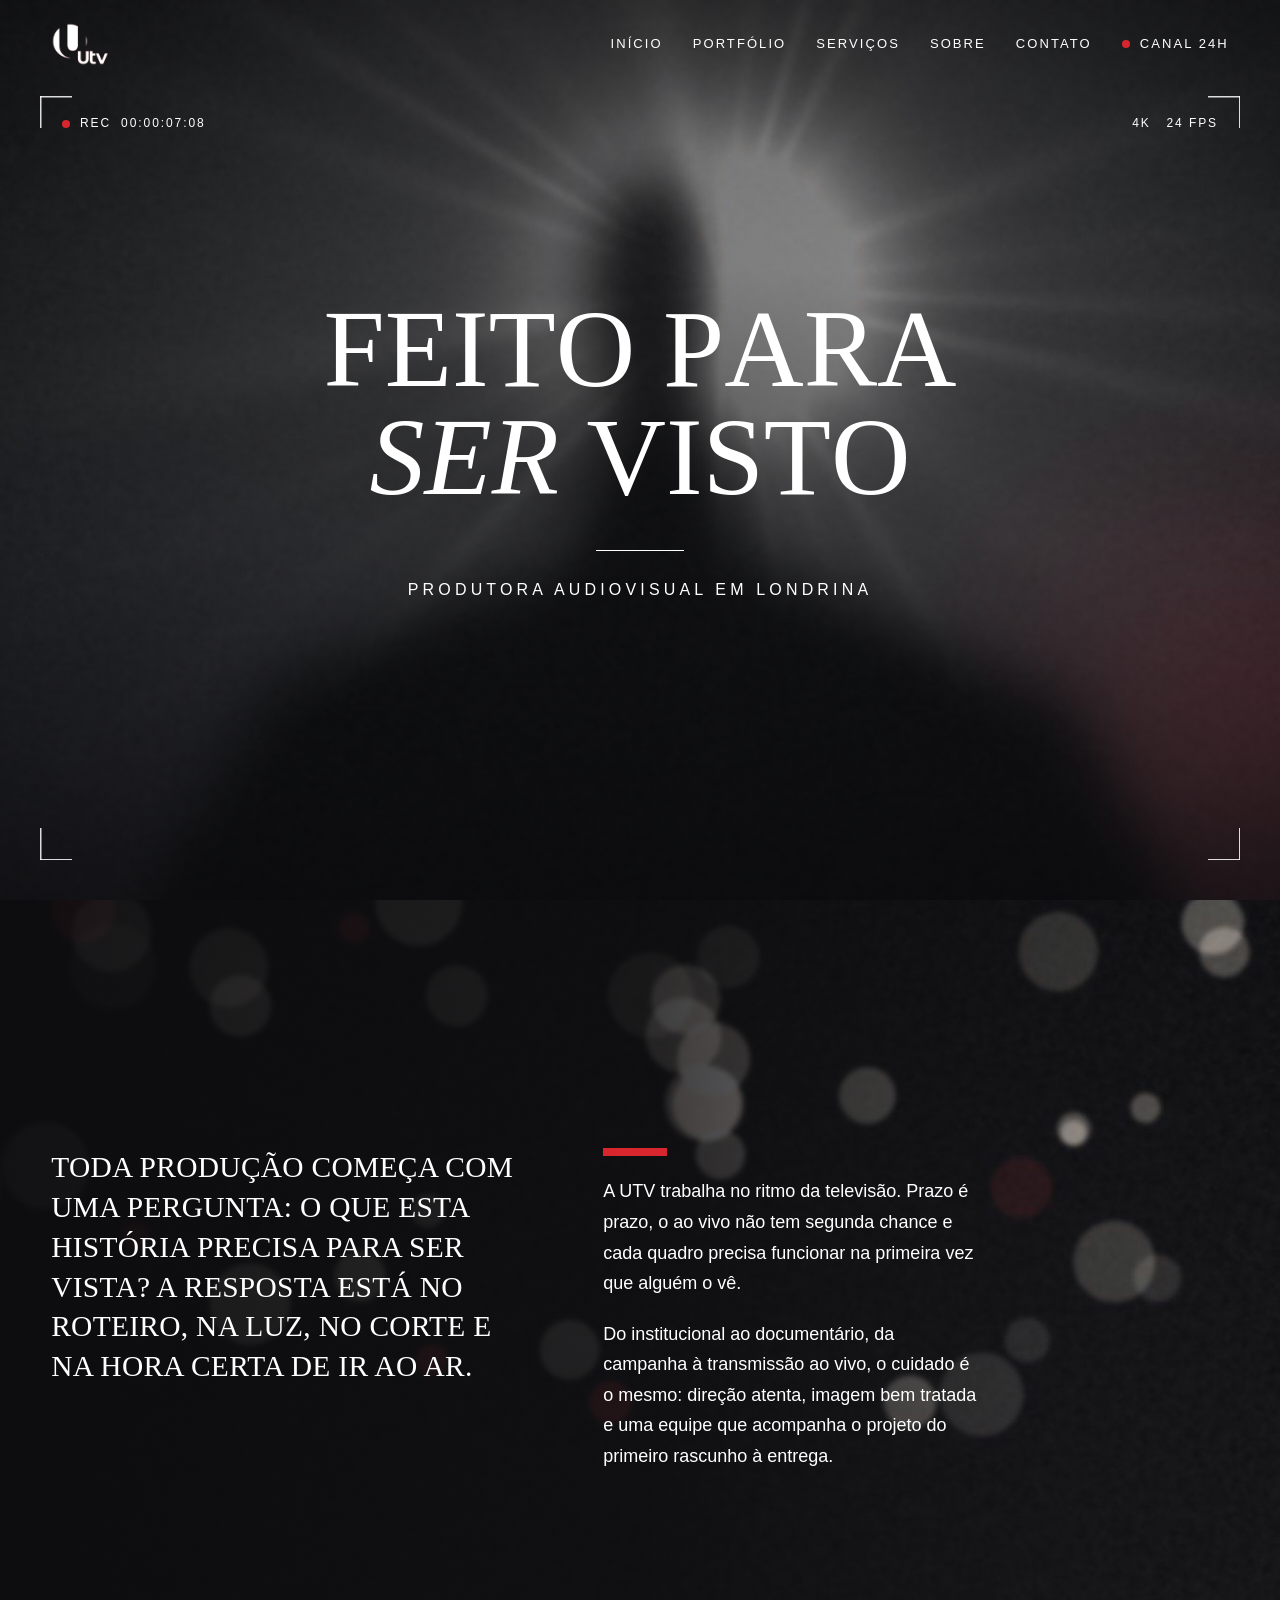
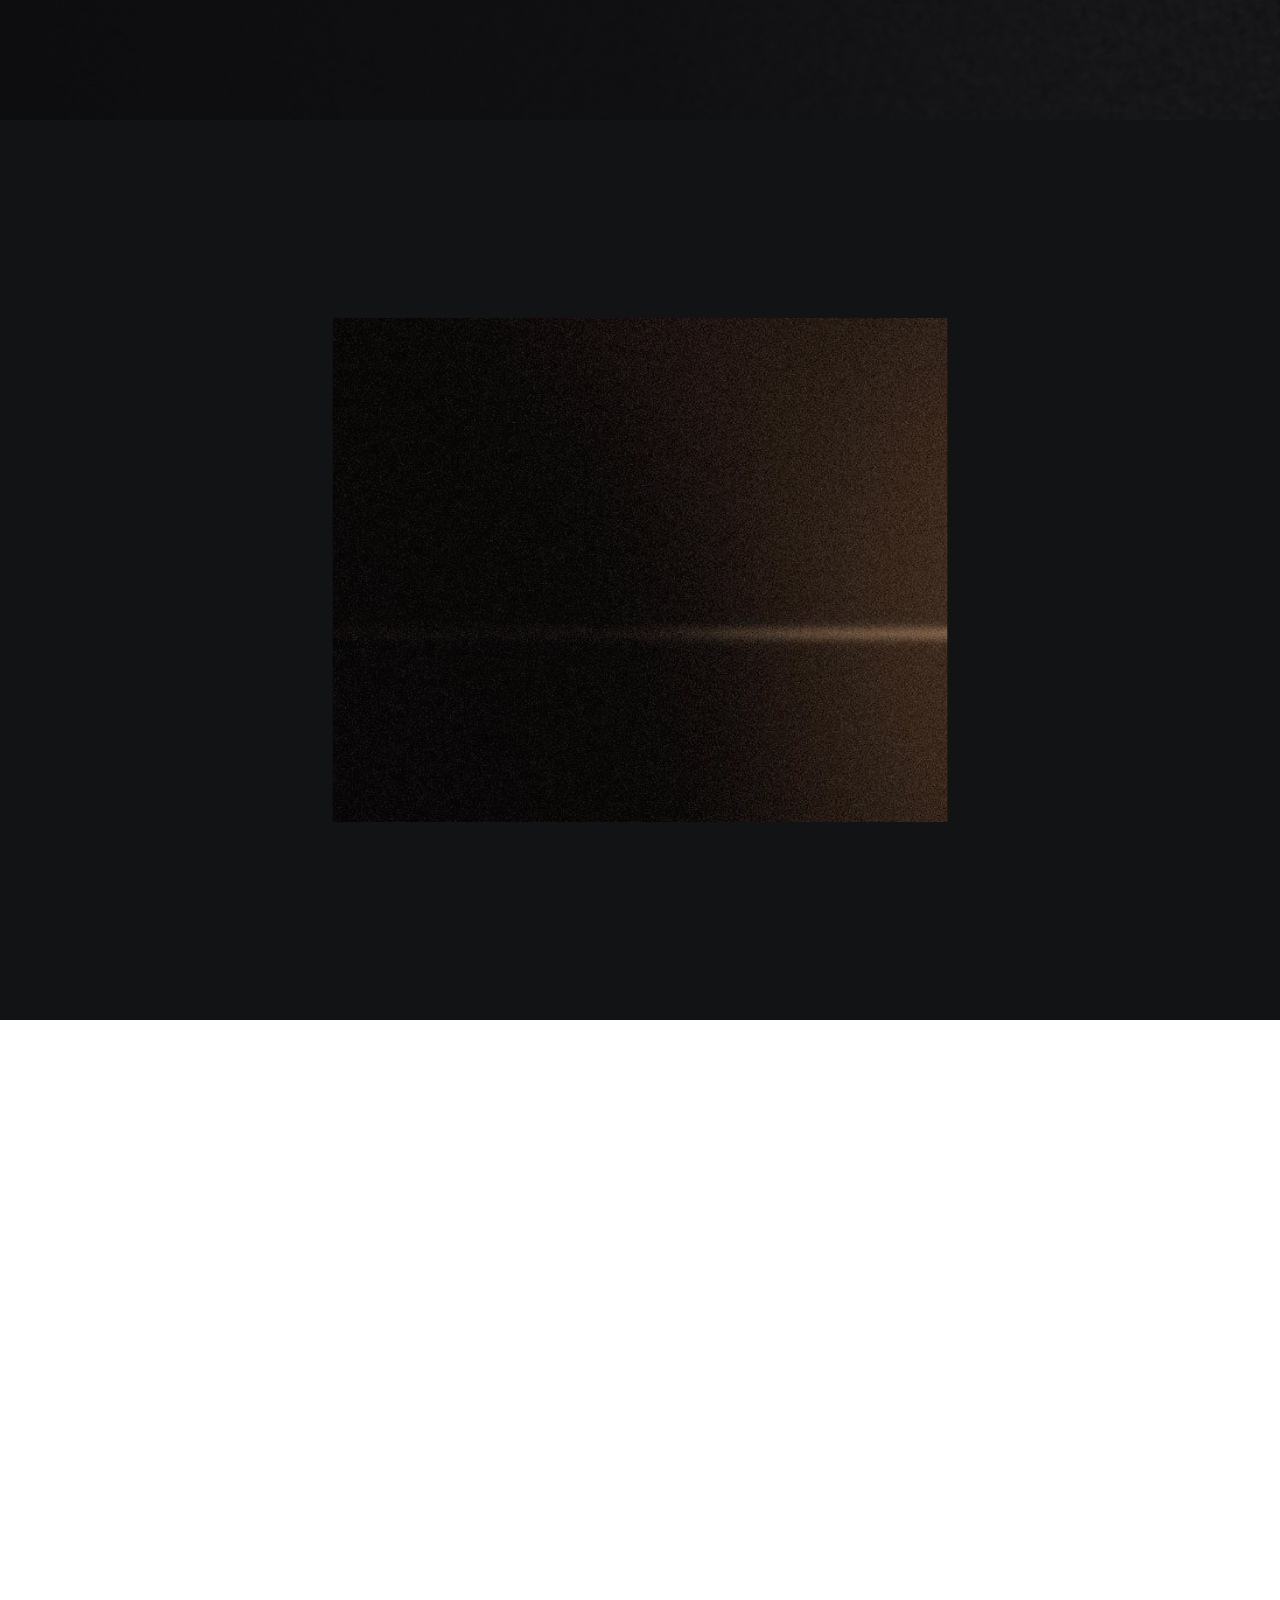
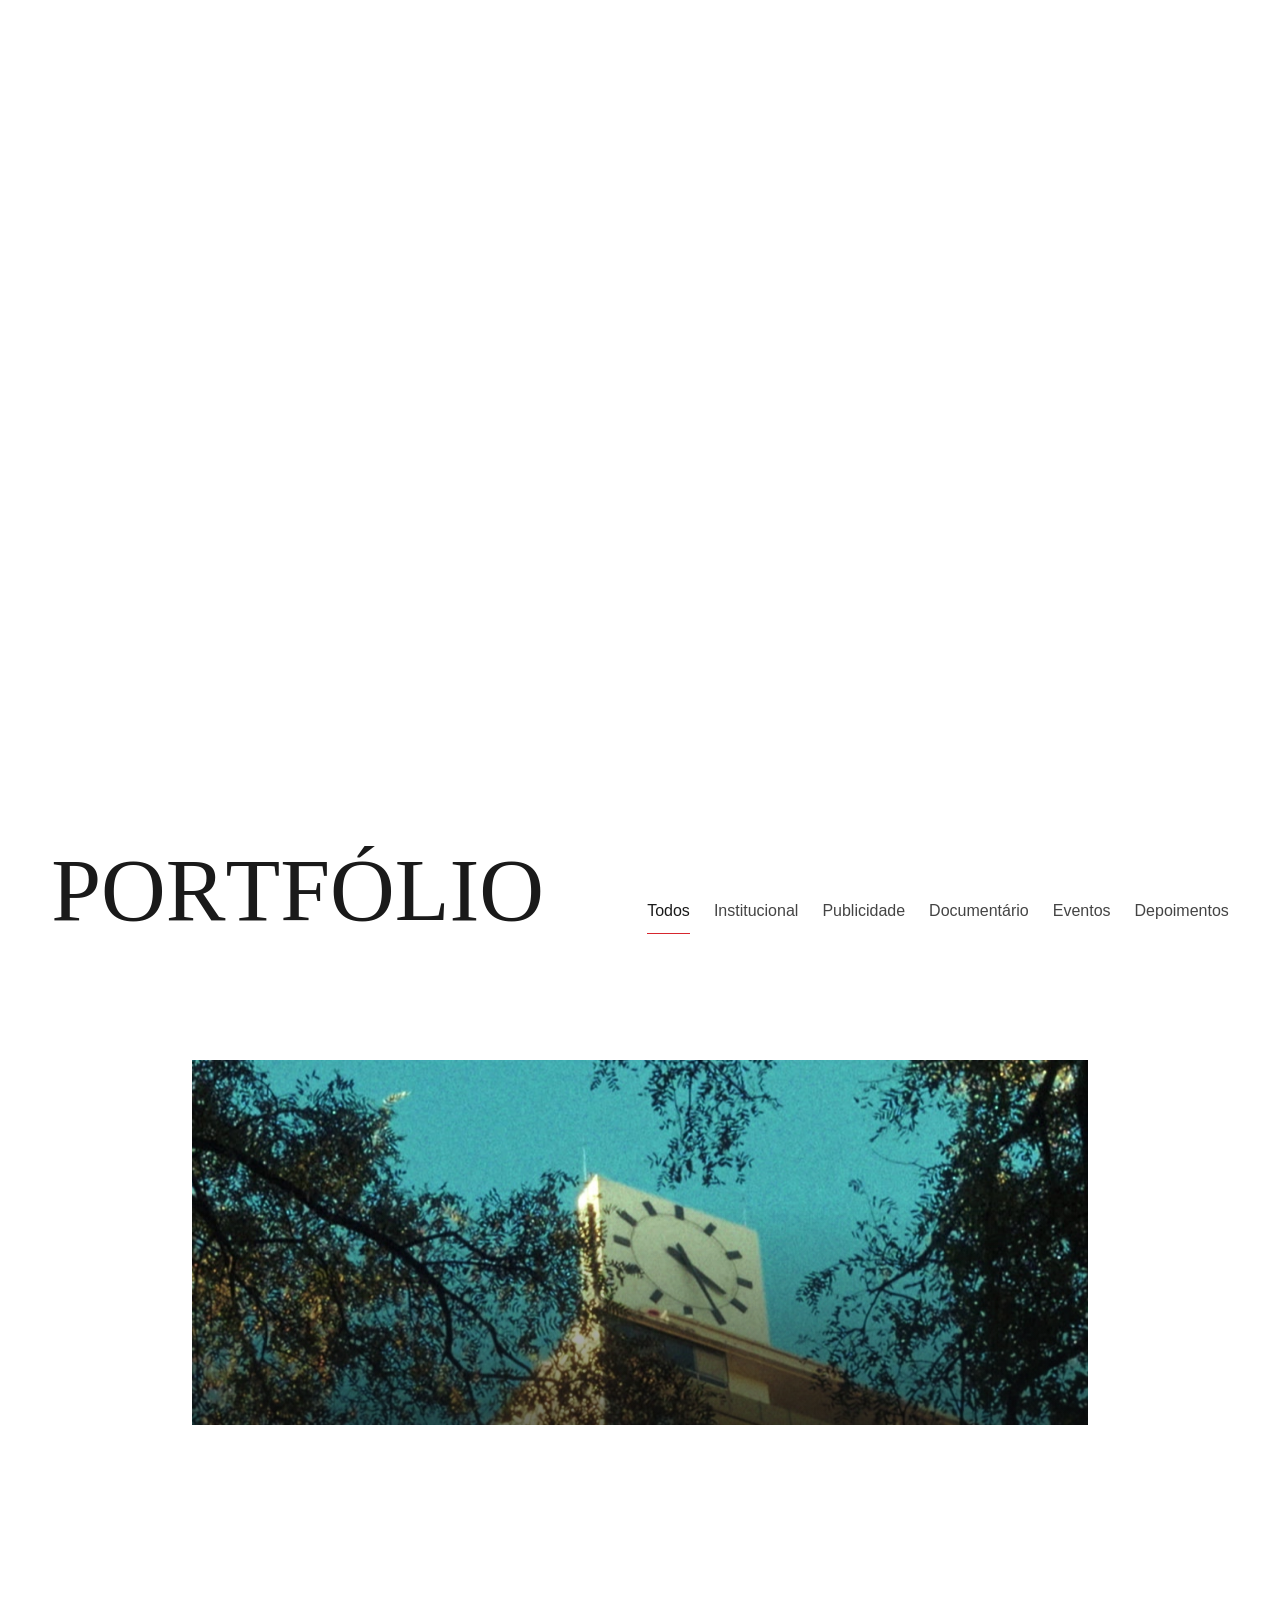
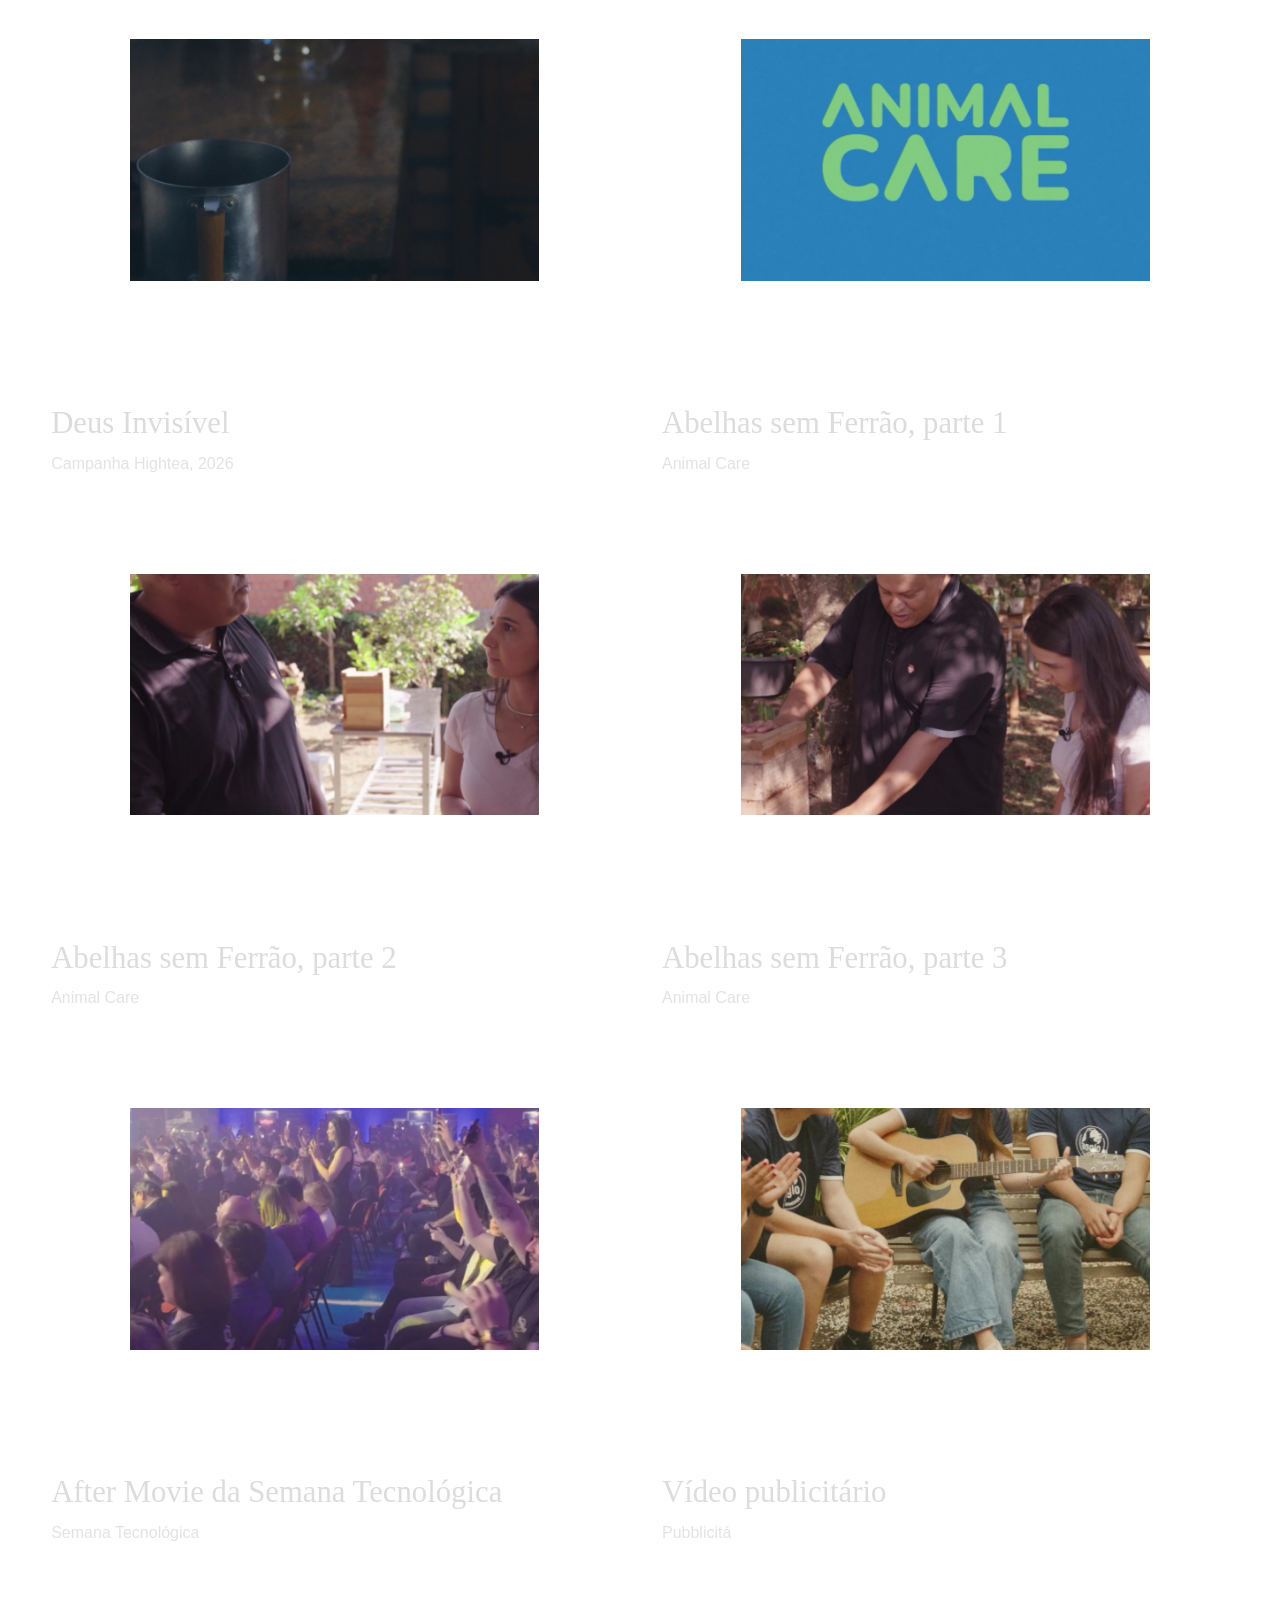
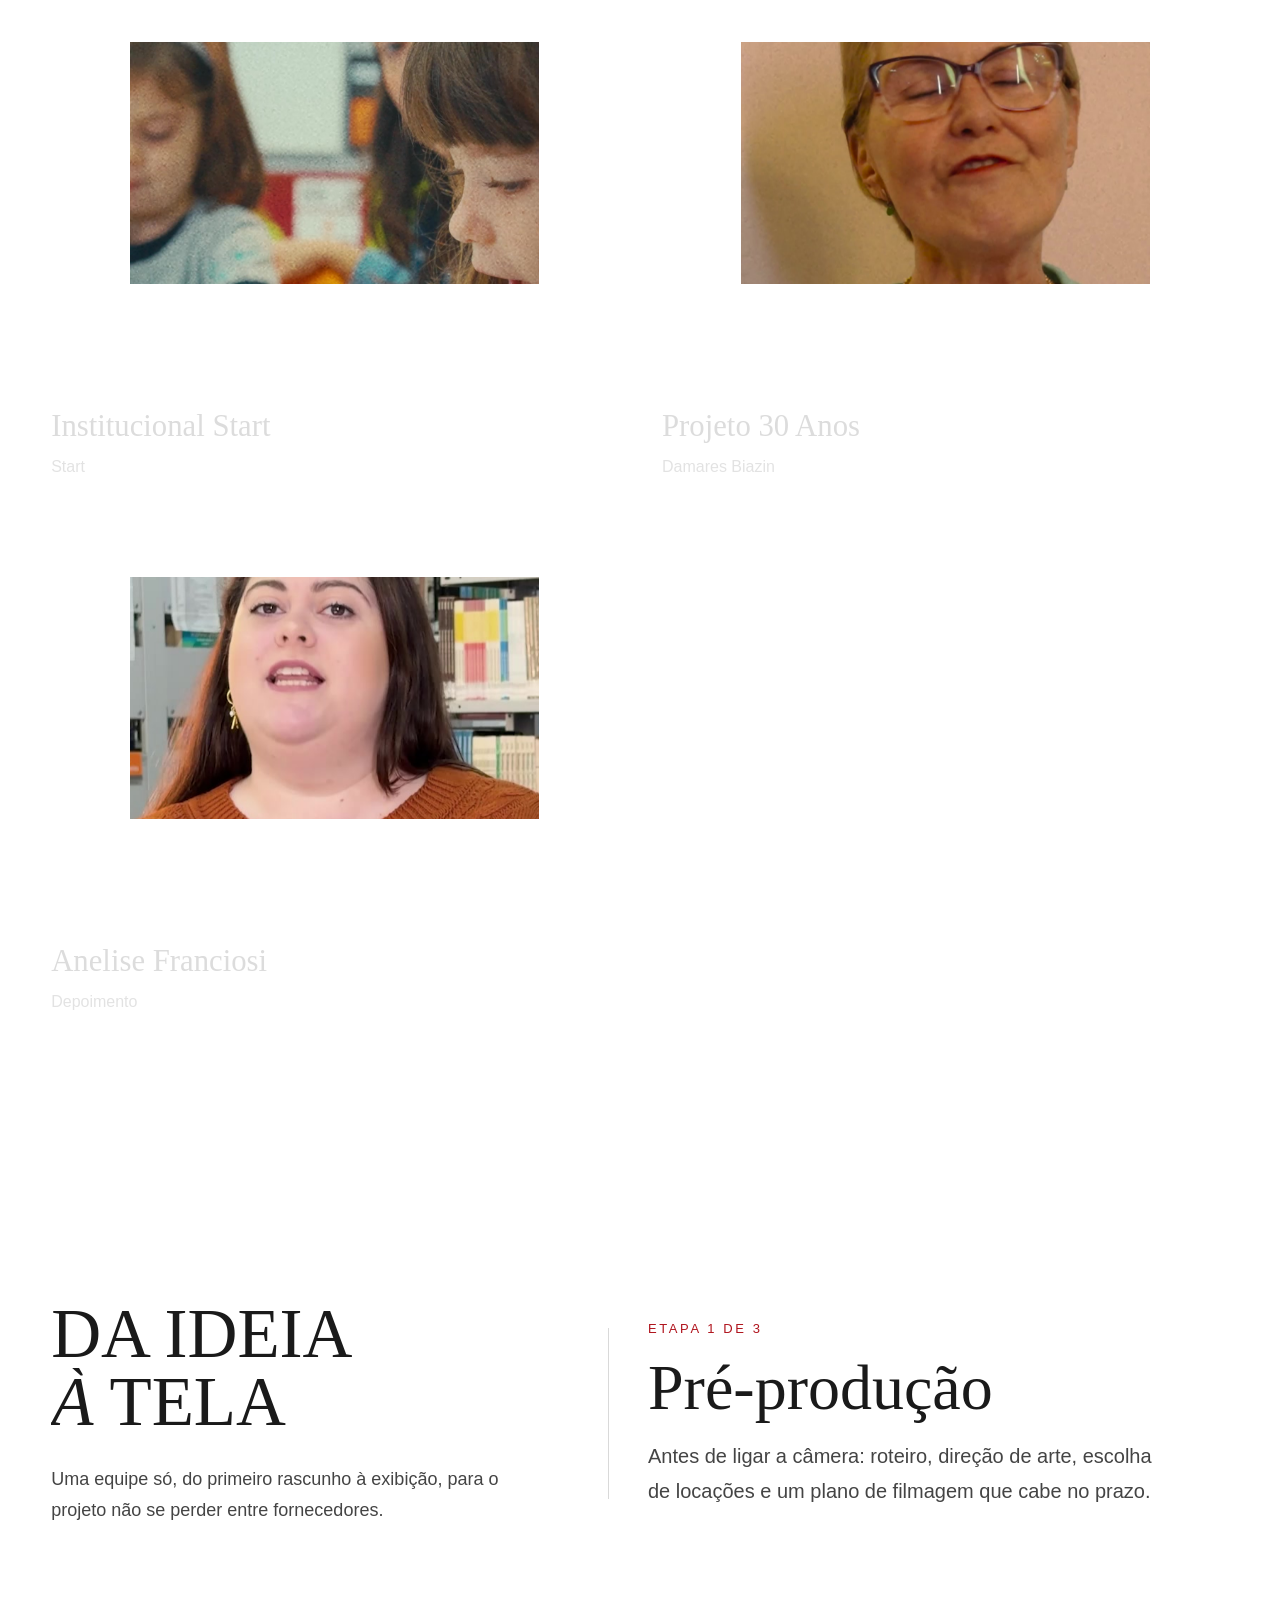
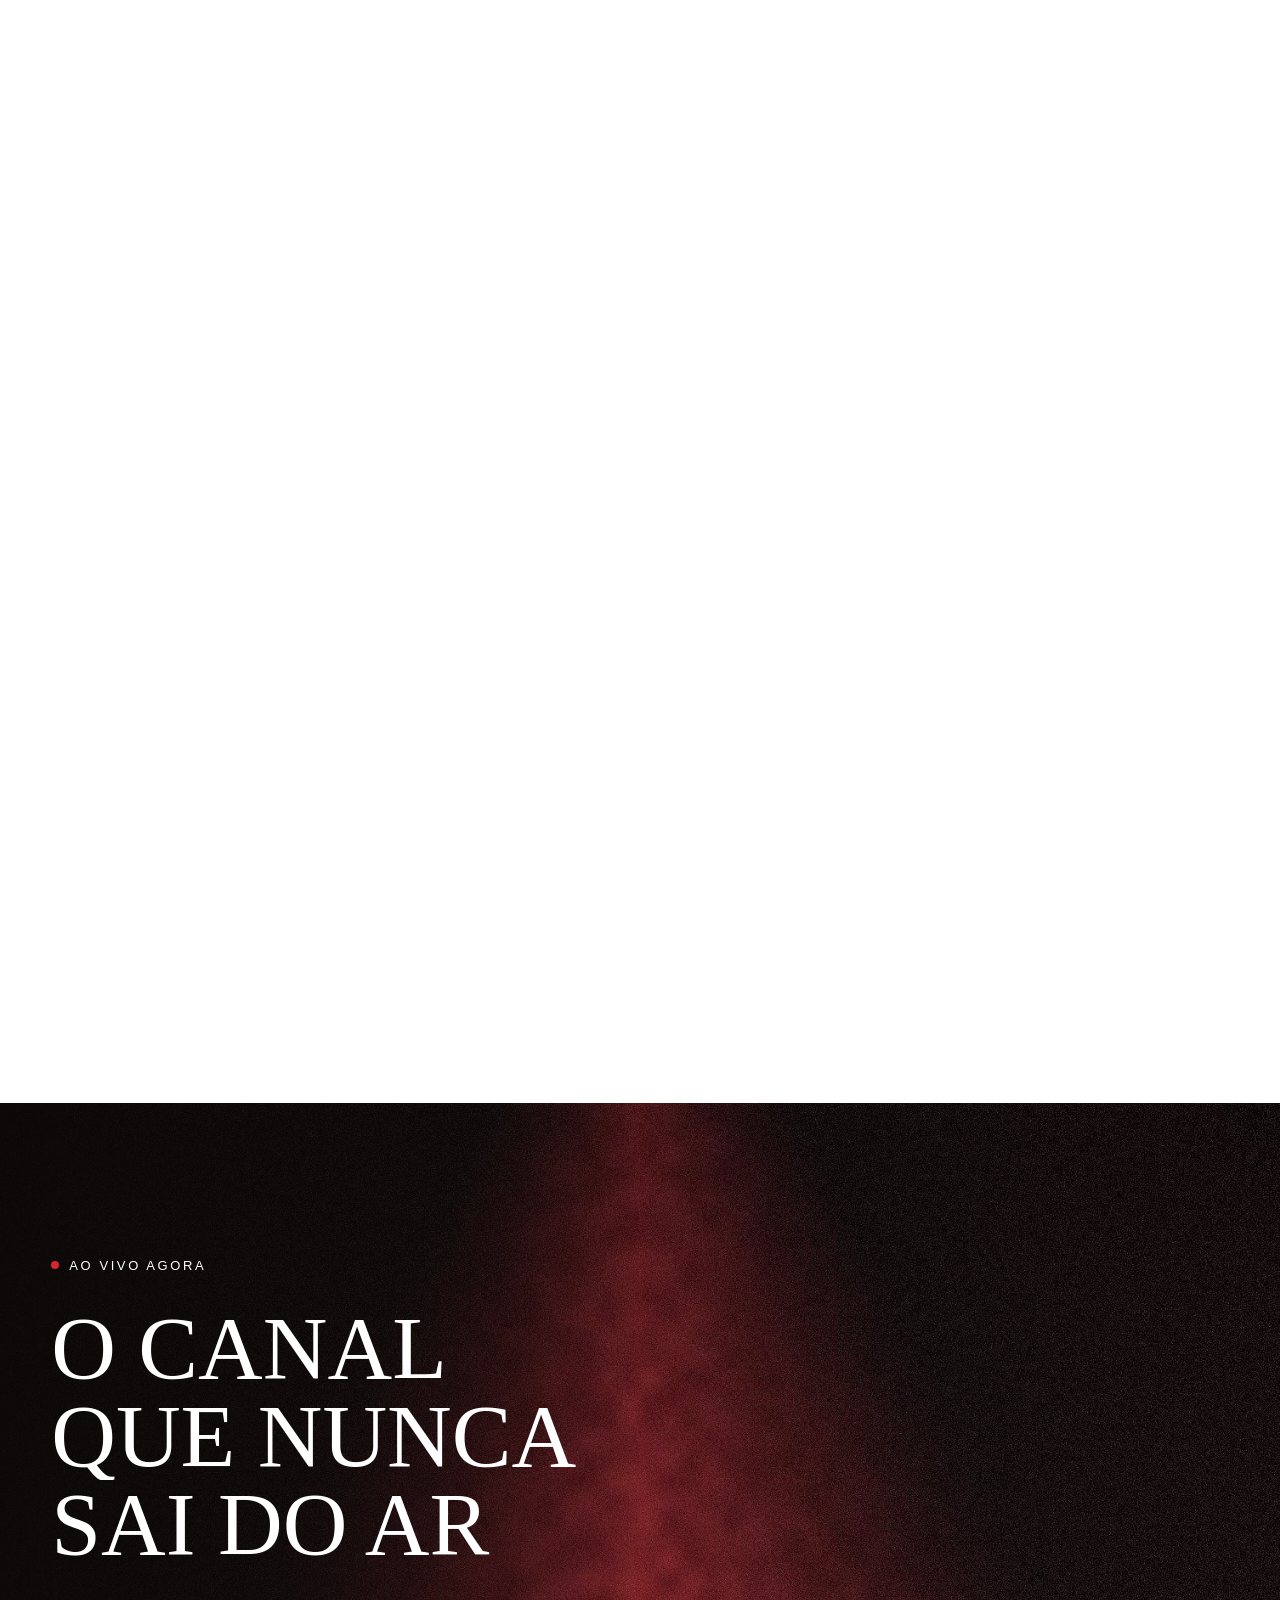
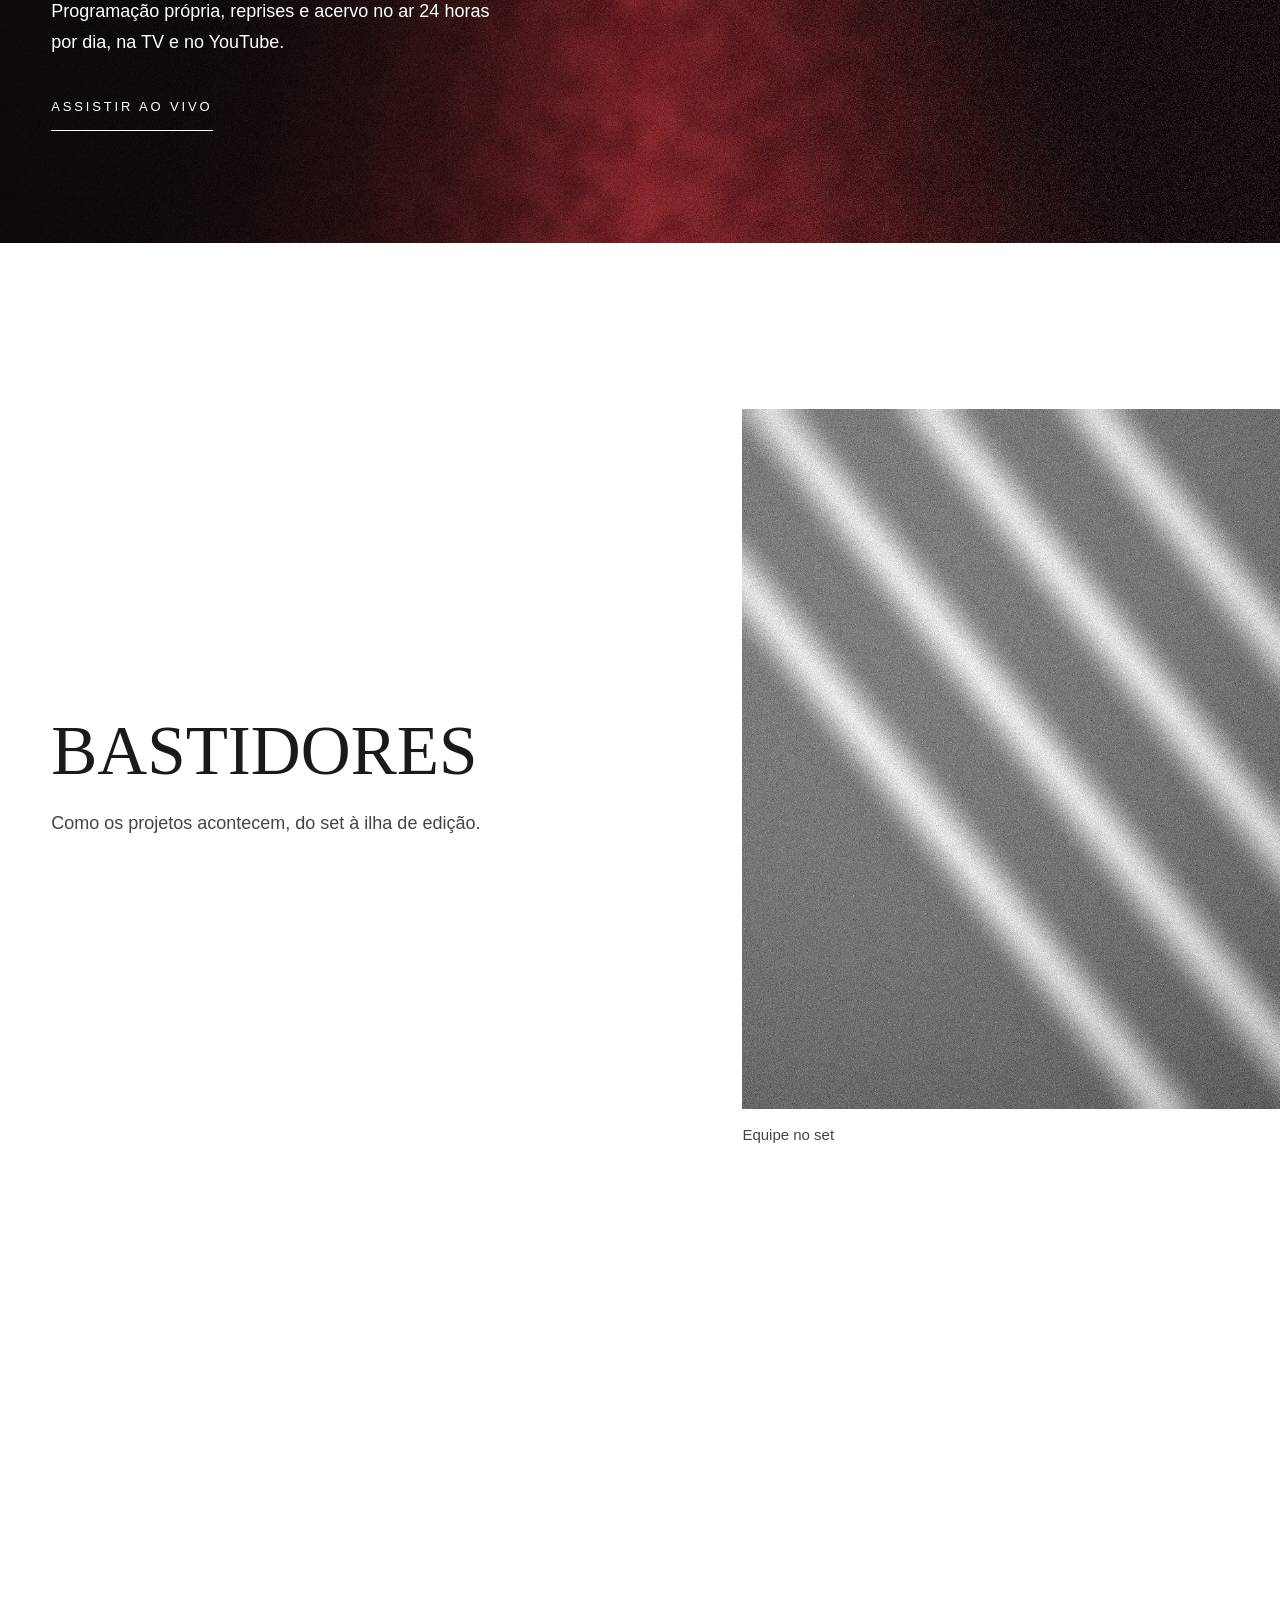
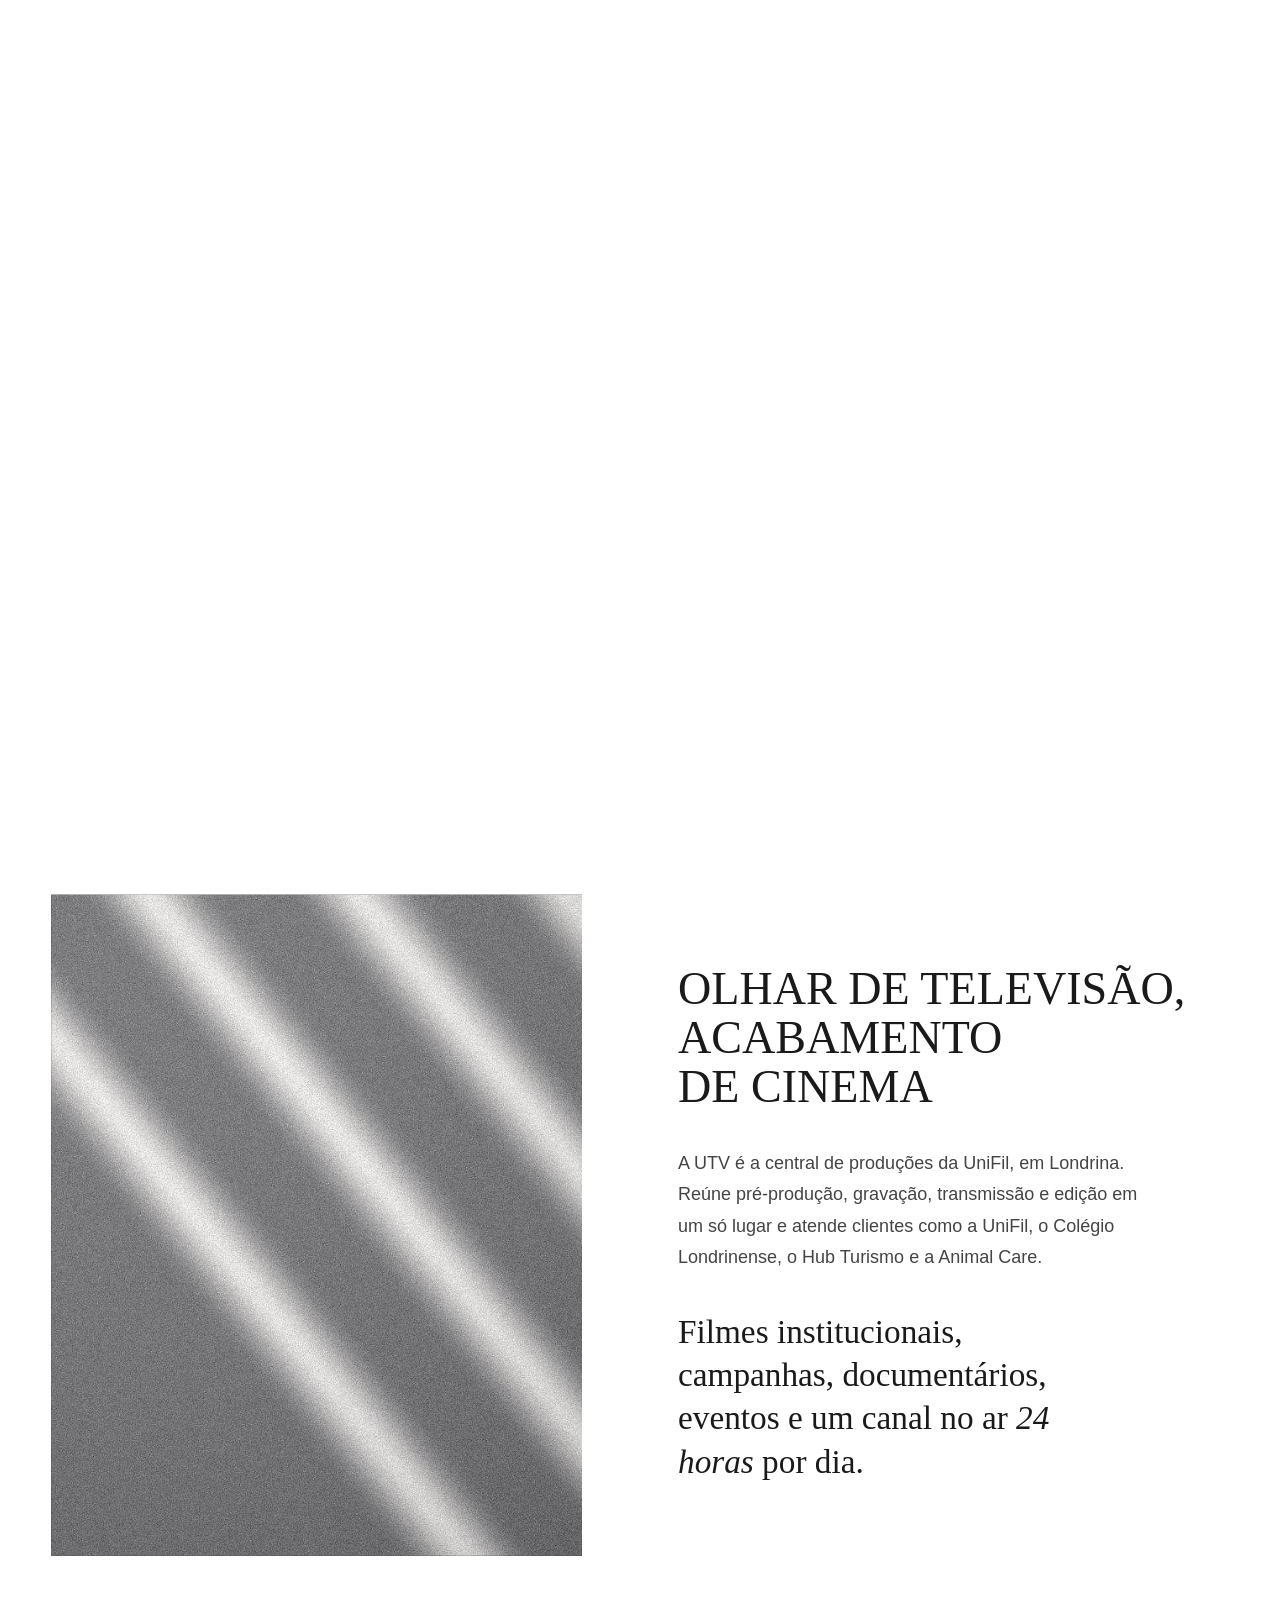
==== commit 46763165: "Mostra aviso de rolagem quando a pessoa fica parada Co-Authored-By: Claude Sonnet 5.5 <noreply@anthr" ====
--- a/index.html
+++ b/index.html
@@ -15,6 +15,7 @@
 <body class="page-home">
 
 <div class="progress" aria-hidden="true"></div>
+<div class="idle-hint" data-idle-hint aria-hidden="true"><span class="idle-hint__track"></span><span data-idle-text>Role para continuar</span></div>
 
 <div class="intro" aria-hidden="true">
   <img class="intro__logo" src="assets/img/logo-utv.png" alt="UTV" width="140" height="104">
--- a/assets/css/site.css
+++ b/assets/css/site.css
@@ -483,3 +483,18 @@
 .nav__logo img { display: block; height: 44px; width: auto; }
 .nav.on-light .nav__logo img { filter: brightness(0); }
 .intro__logo { height: clamp(72px, 12vw, 120px); width: auto; padding-left: 0; }
+
+/* Aviso de rolagem: aparece só depois de alguns segundos parado */
+.idle-hint {
+  position: fixed; left: 50%; bottom: calc(24px + env(safe-area-inset-bottom, 0px)); z-index: 35;
+  display: inline-flex; align-items: center; gap: 12px; padding: 10px 20px 10px 16px; border-radius: 999px;
+  background: rgba(18, 19, 21, .78); -webkit-backdrop-filter: blur(14px); backdrop-filter: blur(14px); color: #FFFFFF;
+  font-size: 13px; font-weight: 500; letter-spacing: .14em; text-transform: uppercase; white-space: nowrap;
+  opacity: 0; transform: translate(-50%, 16px); pointer-events: none;
+  transition: opacity .5s ease, transform .6s var(--ease);
+}
+.idle-hint.is-visible { opacity: 1; transform: translate(-50%, 0); }
+.idle-hint__track { position: relative; display: block; width: 2px; height: 26px; overflow: hidden; border-radius: 2px; background: rgba(255, 255, 255, .28); }
+.idle-hint__track::after { content: ""; position: absolute; left: 0; top: -45%; width: 2px; height: 45%; border-radius: 2px; background: var(--red); animation: idleDrop 1.6s var(--ease) infinite; }
+@keyframes idleDrop { to { top: 100%; } }
+@media (prefers-reduced-motion: reduce) { .idle-hint__track::after { animation: none; top: 30%; } }
